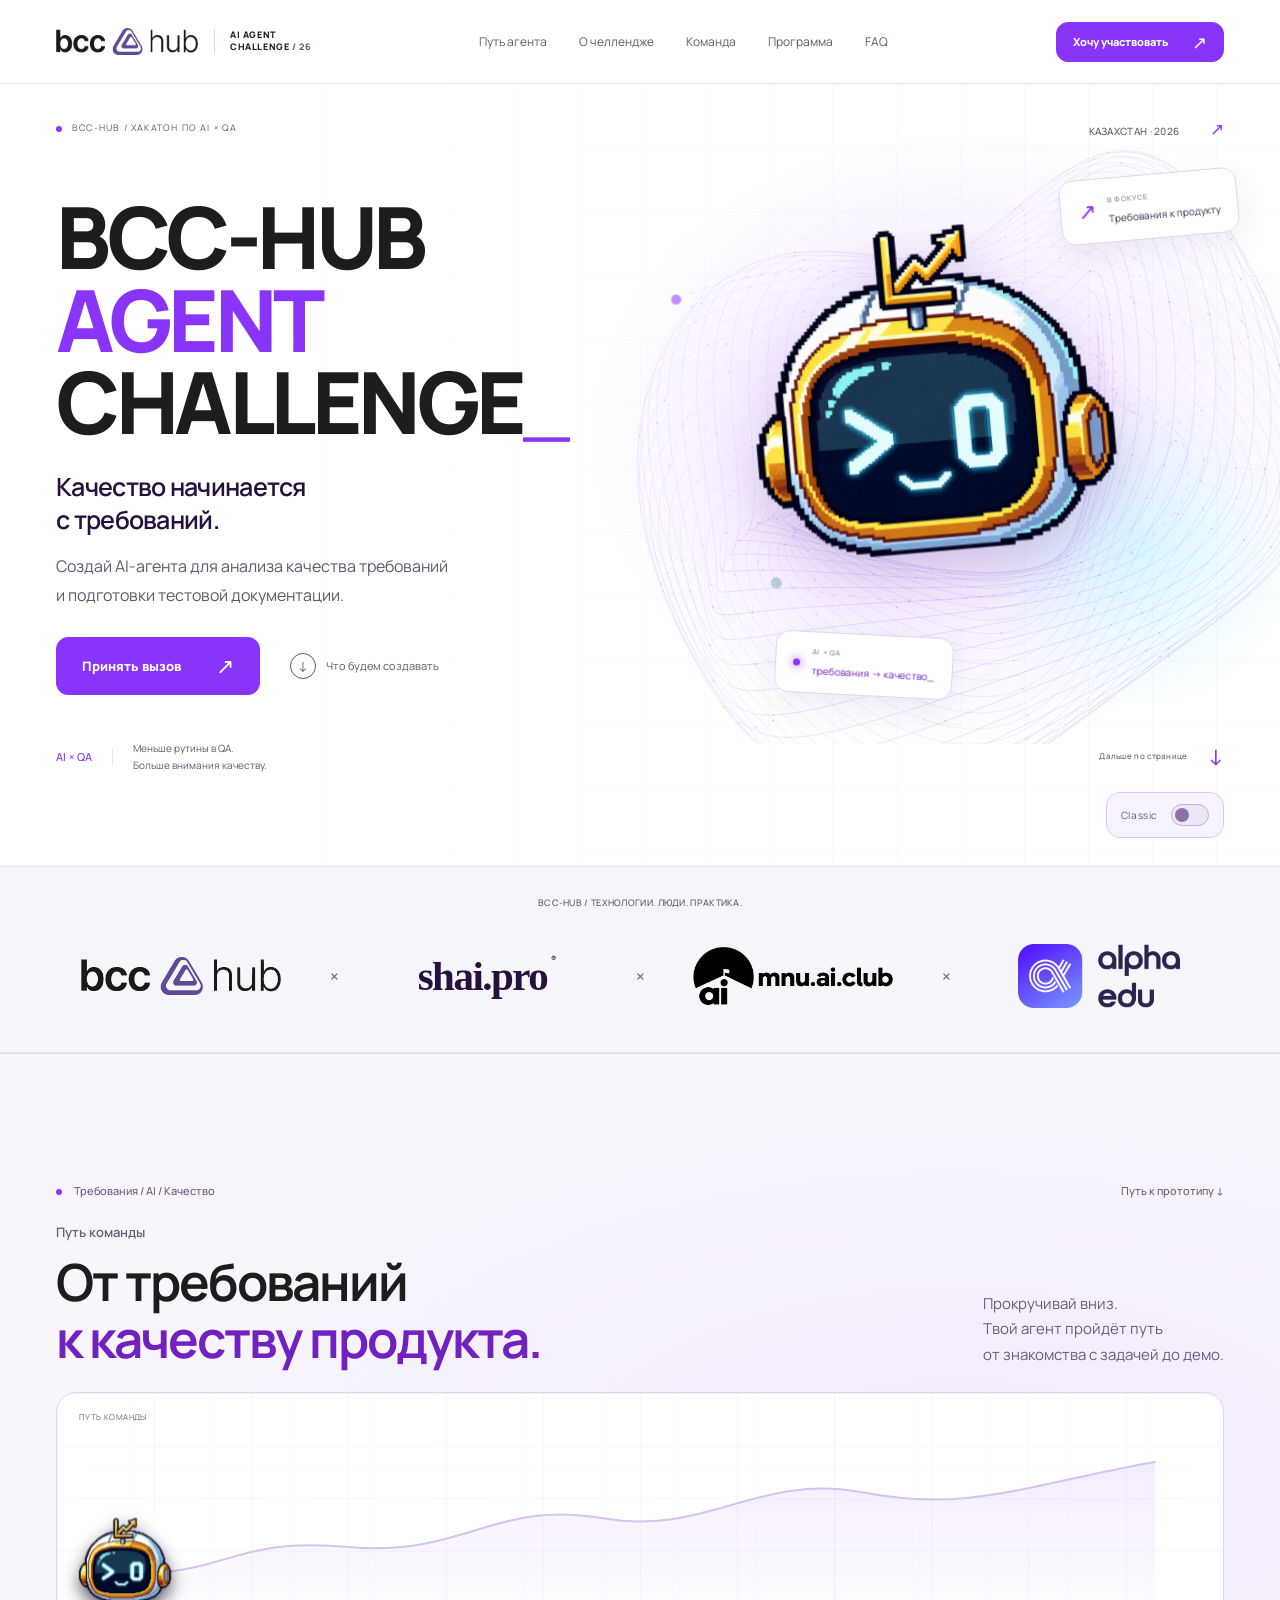
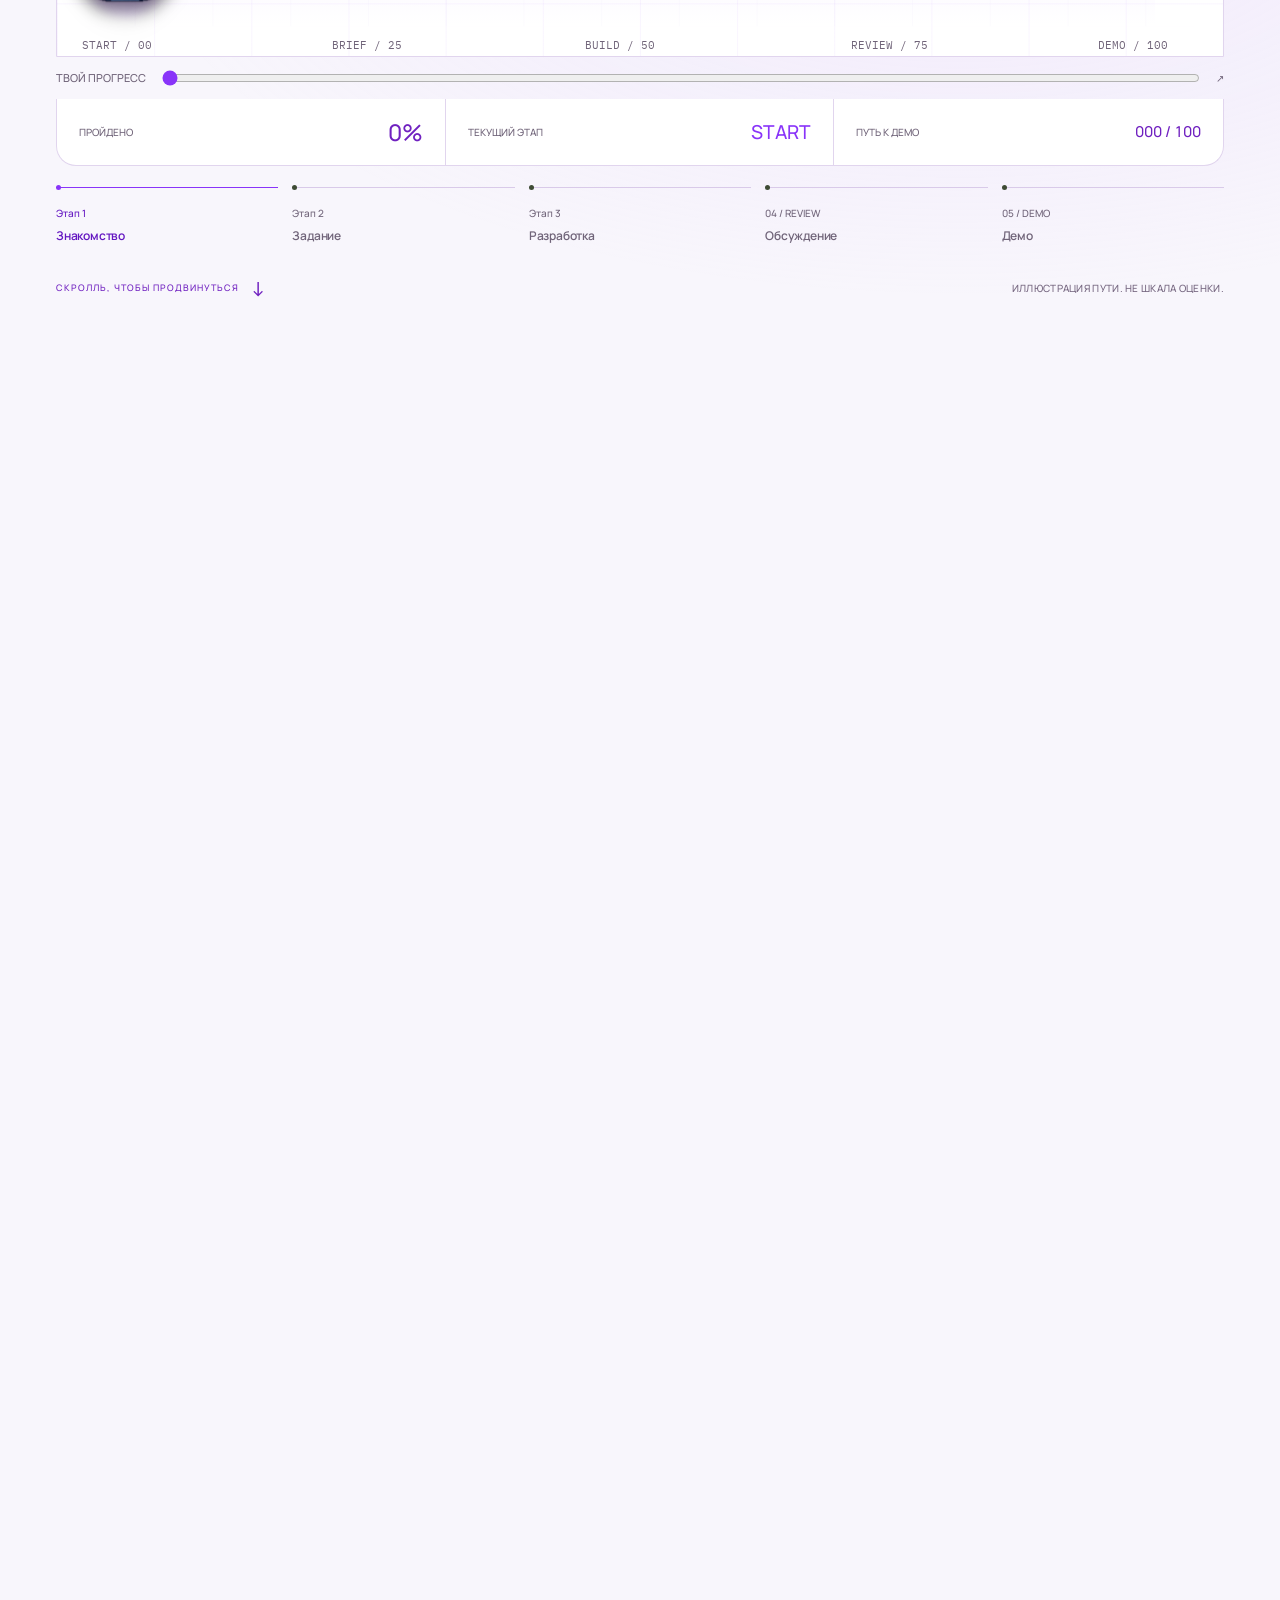
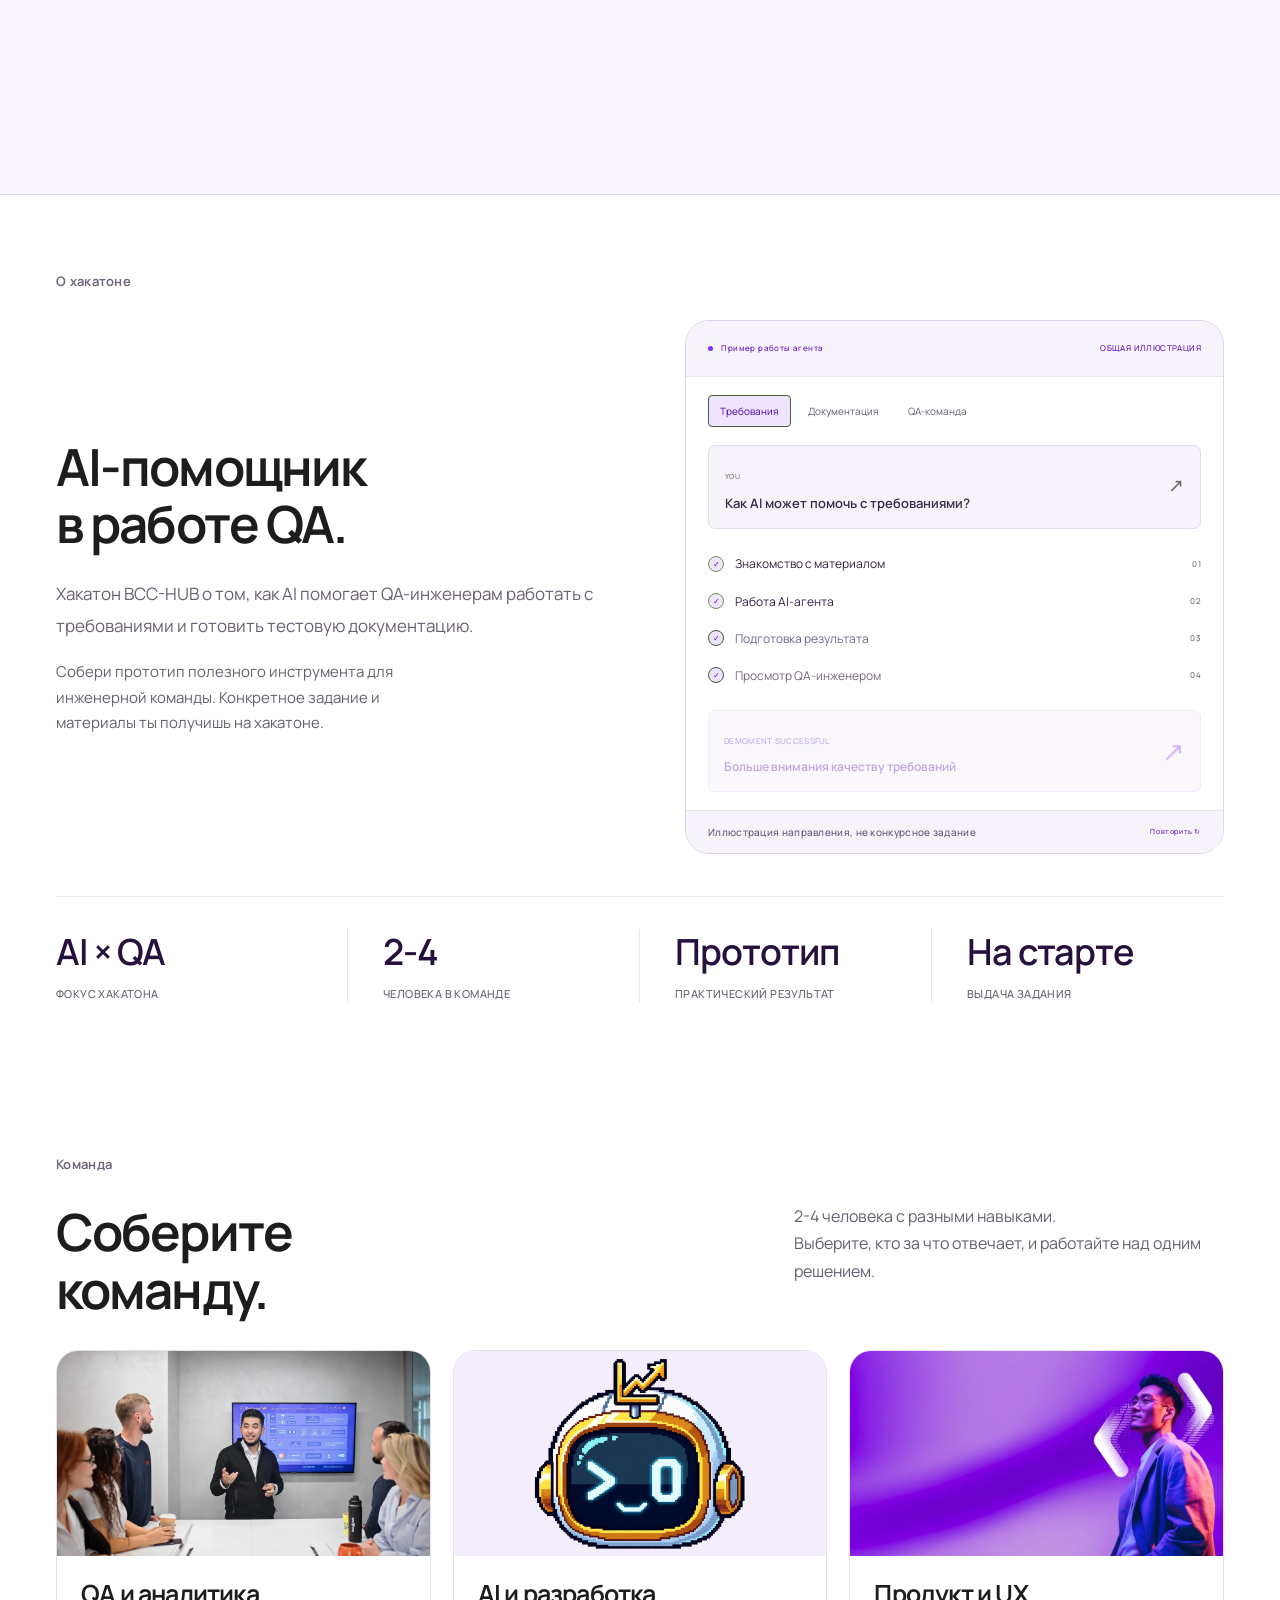
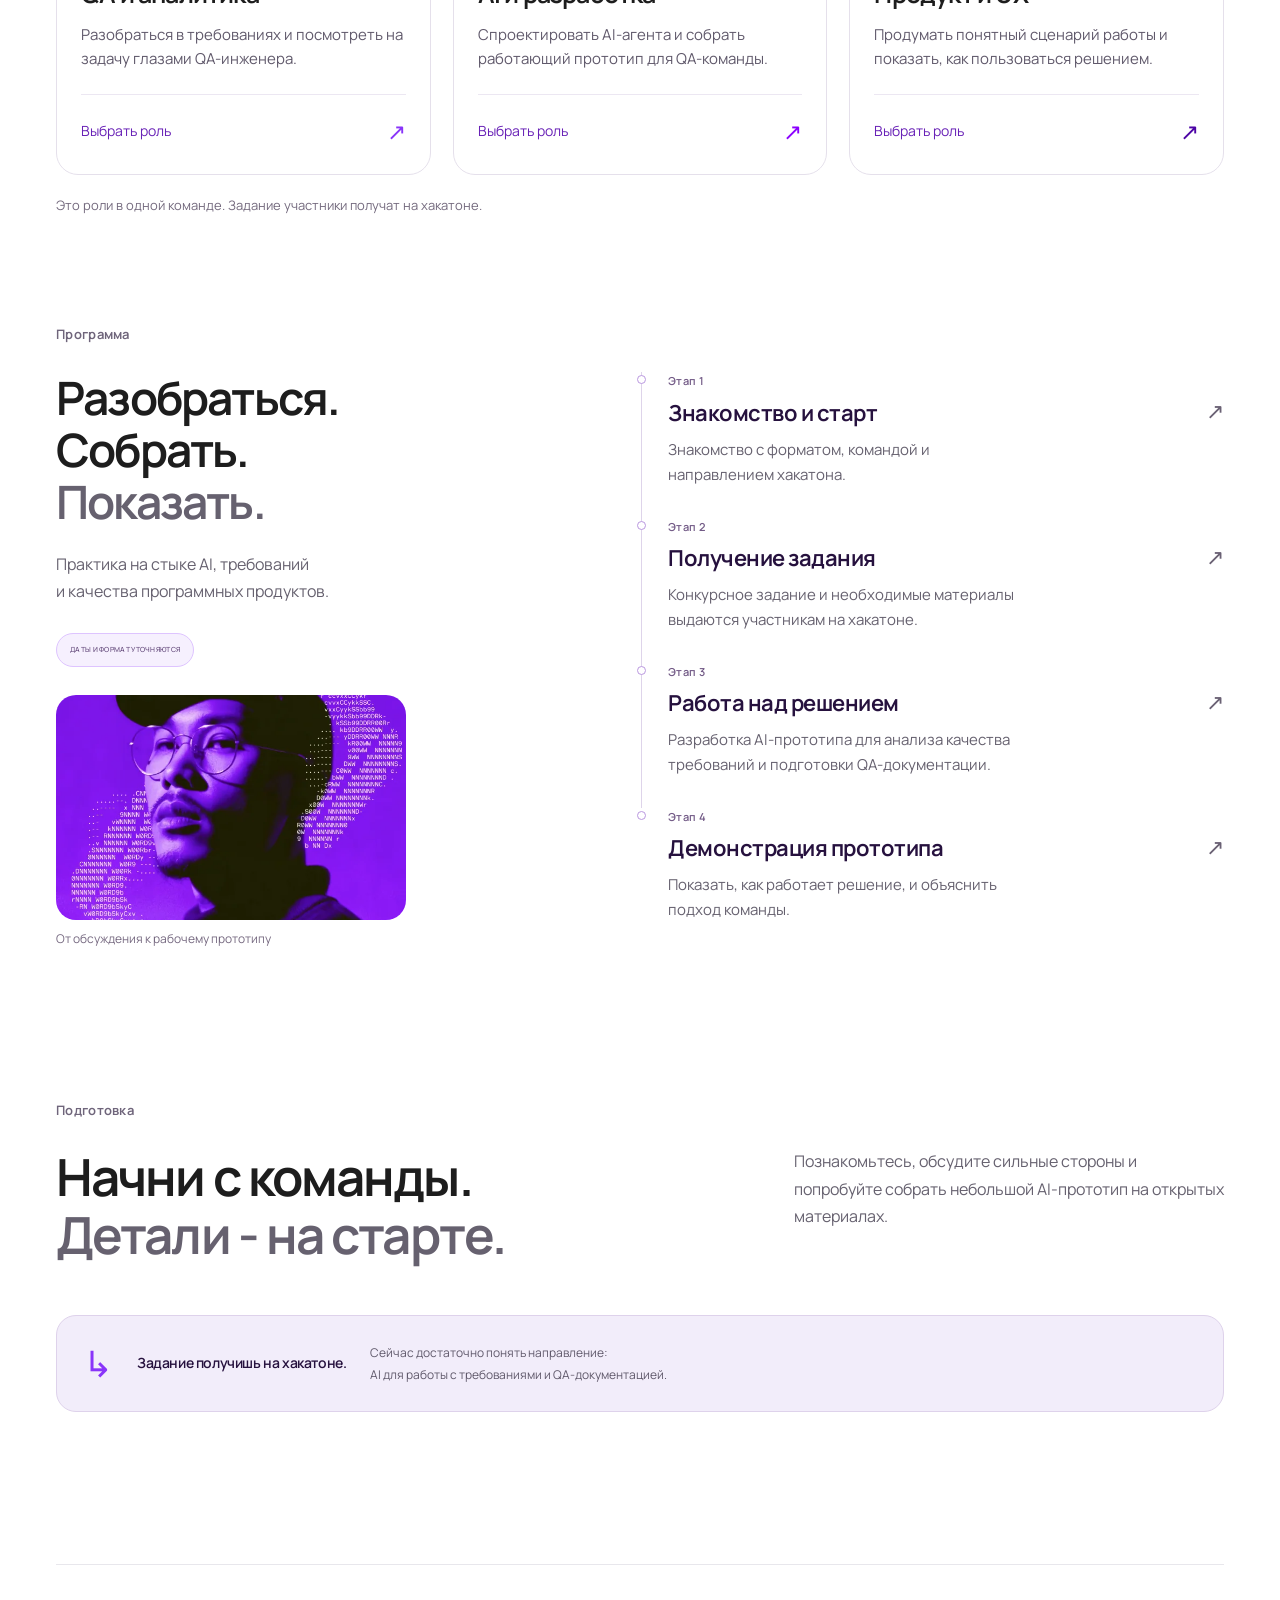
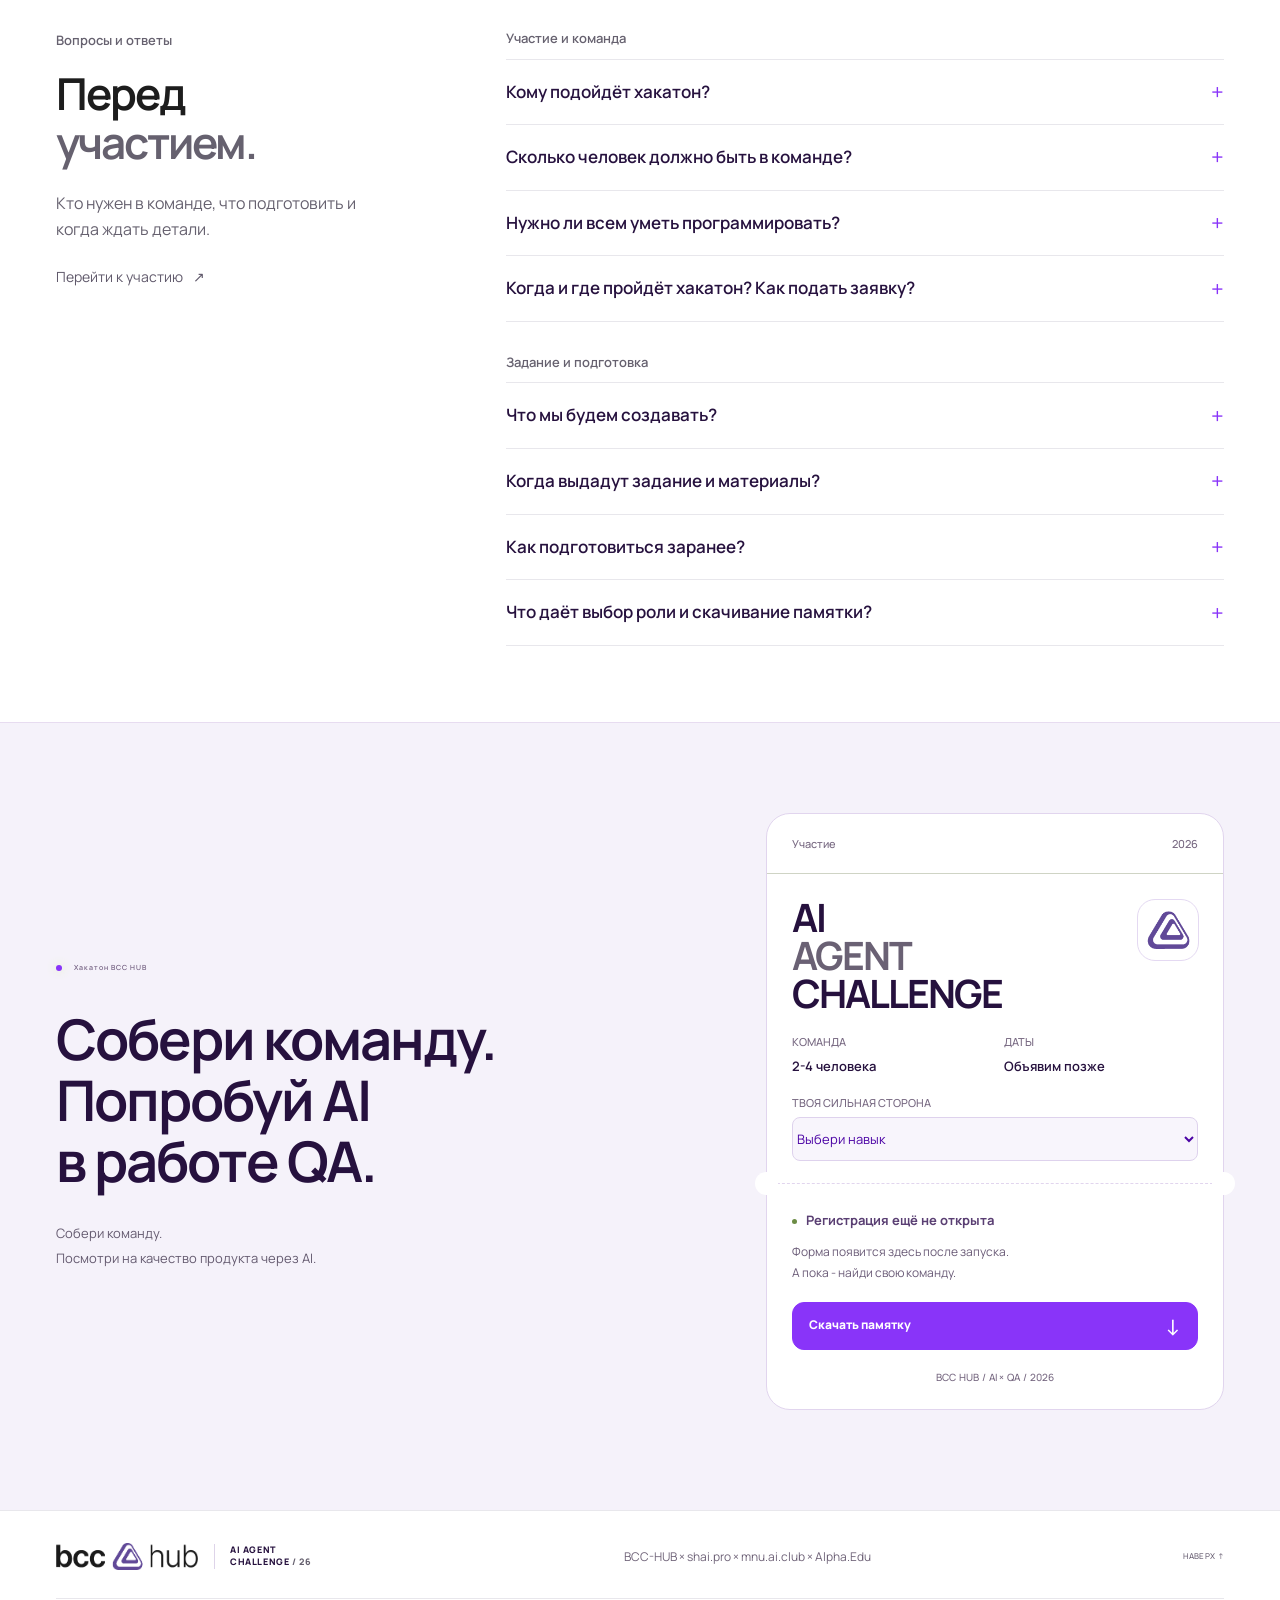
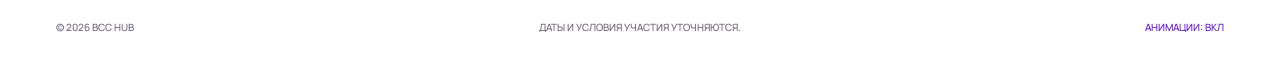
==== index.html @ b2edbf0b "Publish supplied BCC HUB AI Agent Challenge website" ====
<!doctype html> <html lang="ru"> <head> <meta charset="utf-8"> <meta name="viewport" content="width=device-width,initial-scale=1,viewport-fit=cover"> <meta name="theme-color" content="#ffffff"> <meta name="mobile-web-app-capable" content="yes"> <meta name="apple-mobile-web-app-capable" content="yes"> <meta name="apple-mobile-web-app-status-bar-style" content="default"> <meta name="apple-mobile-web-app-title" content="BCC HUB"> <link rel="apple-touch-icon" href="assets/icons/apple-touch-icon.png"> <link rel="icon" type="image/svg+xml" href="assets/favicon.svg"> <meta name="description" content="AI Agent Challenge от BCC-HUB: хакатон об AI-агентах для анализа качества требований и подготовки QA-тестовой документации. Задание выдаётся на старте."> <title>AI Agent Challenge - BCC-HUB</title> <link rel="preconnect" href="https://fonts.googleapis.com"> <link rel="preconnect" href="https://fonts.gstatic.com" crossorigin> <link href="https://fonts.googleapis.com/css2?family=IBM+Plex+Mono:wght@400;500&family=Manrope:wght@400;500;600;700;800&display=swap" rel="stylesheet"> <link rel="stylesheet" href="assets/app.min.css"><script src="assets/vendor/motion-14.7.0.js" defer="defer"></script><script src="assets/app.min.js" defer="defer"></script></head> <body class="motion-edition"> <a class="skip-link" href="#about">Перейти к содержимому</a> <div class="scroll-progress" aria-hidden="true"></div> <header class="site-header"> <div class="wrap nav-bar"> <a class="event-logo" href="#" aria-label="AI Agent Challenge - на главную"><img class="brand-logo" src="assets/logos/bcc-hub-full.png" alt="BCC HUB" width="359" height="68"><span>AI AGENT<br>CHALLENGE<span class="logo-year"> / 26</span></span></a> <nav class="desktop-nav" aria-label="Основная навигация"><a href="#market-journey">Путь агента</a><a href="#about">О челлендже</a><a href="#tracks">Команда</a><a href="#timeline">Программа</a><a href="#faq">FAQ</a></nav> <div class="nav-actions"><a class="button button-small" href="#register">Хочу участвовать <span aria-hidden="true">↗</span></a><button class="menu-button" aria-label="Открыть меню" aria-expanded="false" aria-controls="mobile-menu"><span></span><span></span></button></div> </div> <nav id="mobile-menu" class="mobile-menu" aria-label="Мобильная навигация" hidden><a href="#market-journey">Путь агента</a><a href="#about">О челлендже</a><a href="#tracks">Команда</a><a href="#timeline">Программа</a><a href="#prepare">Подготовка</a><a href="#faq">FAQ</a></nav> </header> <main> <section class="hero" aria-labelledby="hero-title"> <div class="hero-grid" aria-hidden="true"></div> <div class="wrap hero-inner"> <div class="hero-top"><span class="eyebrow"><i class="live-dot"></i> BCC-HUB / ХАКАТОН ПО AI × QA</span><span class="hero-location mono">КАЗАХСТАН · 2026 <span>↗</span></span></div> <div class="hero-copy"> <h1 id="hero-title"><span>BCC-HUB</span><span class="accent">AGENT</span><span>CHALLENGE<span class="cursor">_</span></span></h1> <p class="hero-tagline">Качество начинается<br>с требований.</p> <p class="hero-description">Создай AI-агента для анализа качества требований<br class="desktop-break"> и подготовки тестовой документации.</p> <div class="mobile-hero-visual"><div><span class="mono">ХАКАТОН BCC HUB</span><b>AI в твоей<br>QA-практике.</b><span class="mobile-visual-line"></span></div><button type="button" class="mascot-button" aria-label="Поздороваться с AI-мэскотом"><span class="mascot-bob"><img src="assets/mascot/robot-head.webp" srcset="assets/mascot/robot-head-mobile.webp 512w, assets/mascot/robot-head.webp 1080w" sizes="(max-width:800px) 235px, 540px" alt="" width="1536" height="1024" decoding="async"></span></button></div><div class="hero-buttons"><a class="button" href="#register">Принять вызов <span aria-hidden="true">↗</span></a><a class="text-link" href="#about"><span class="play-icon" aria-hidden="true">↓</span> Что будем создавать</a></div> </div> <div class="hero-art" aria-hidden="true"><div class="signal-field" aria-hidden="true"> <div class="ambient-orb orb-violet"></div><div class="ambient-orb orb-cyan"></div> <svg class="signal-network" viewBox="0 0 640 540" fill="none"> <ellipse class="signal-orbit" cx="320" cy="270" rx="252" ry="168" transform="rotate(-23 320 270)"/> <ellipse class="signal-orbit orbit-secondary" cx="320" cy="270" rx="216" ry="222" transform="rotate(28 320 270)"/> <path class="signal-route" d="M90 140C220 80 420 130 525 240S400 450 180 395"/> <circle class="signal-node node-first" cx="90" cy="140" r="5"/><circle class="signal-node node-last" cx="180" cy="395" r="5"/> <circle class="signal-packet" r="4"/> </svg><div class="brand-beacon"><span class="brand-symbol" aria-hidden="true"><img src="assets/logos/bcc-hub-symbol.png" alt="" width="359" height="69"></span><span class="mono">BCC HUB / AI × QA</span></div> </div><canvas id="agent-core"></canvas><div class="hero-mascot"><img src="assets/mascot/robot-head.webp" srcset="assets/mascot/robot-head-mobile.webp 512w, assets/mascot/robot-head.webp 1080w" sizes="(max-width:800px) 235px, 540px" alt="" width="1536" height="1024"><span class="hero-mascot-label mono"><i class="live-dot"></i> ГОТОВ К РАБОТЕ</span></div><span class="art-label art-label-top mono">AI × QA</span><span class="art-cross cross-one">+</span><span class="art-cross cross-two">+</span><div class="floating-label label-input"><span class="mini-icon">↗</span><div><small>В ФОКУСЕ</small>Требования к продукту</div></div><div class="floating-label label-output"><span class="output-dot"></span><div><small>AI × QA</small>требования → качество<span class="blinking">_</span></div></div><span class="art-label art-label-bottom mono">Идеи команды. Возможности AI.</span></div> <div class="hero-bottom"><div class="hero-meta"><span class="mono">AI × QA</span><p>Меньше рутины в QA.<br>Больше внимания качеству.</p></div><a class="scroll-cue mono" href="#partners">Дальше по странице <span aria-hidden="true">↓</span></a></div> <nav class="edition-switcher" aria-label="Версия сайта"><label class="edition-mode" for="classic-mode"><span class="edition-mode-label">Classic</span><input id="classic-mode" type="checkbox" role="switch" aria-label="Версия Classic"><span class="edition-mode-track" aria-hidden="true"><span></span></span></label><noscript><a href="classic.html">Открыть Classic</a></noscript></nav> </div> </section> <section id="partners" class="partners" aria-label="Организаторы и партнёры"> <div class="wrap"><div class="partners-caption mono">BCC-HUB / ТЕХНОЛОГИИ. ЛЮДИ. ПРАКТИКА.</div><div class="partner-logos"> <a class="partner hub-logo" href="https://bcchub.kz/" target="_blank" rel="noopener noreferrer" aria-label="BCC-HUB - официальный сайт"><img class="brand-logo" src="assets/logos/bcc-hub-full.png" alt="BCC HUB" width="359" height="68"></a> <span class="partner-x" aria-hidden="true">×</span> <a class="partner shai-logo" href="https://shai.pro/ru" target="_blank" rel="noopener noreferrer">shai.pro<span class="wordmark-dot">®</span></a> <span class="partner-x" aria-hidden="true">×</span> <a class="partner mnu-logo" href="https://mnu.kz/" target="_blank" rel="noopener noreferrer" aria-label="AI Club - Maqsut Narikbayev University"><svg class="partner-image" viewBox="31 58 2088 611" aria-hidden="true" focusable="false"><image href="assets/logos/mnu-ai-club.webp" width="2166" height="726"/></svg></a> <span class="partner-x" aria-hidden="true">×</span> <a class="partner alpha-logo" href="https://alphaedu.tech/" target="_blank" rel="noopener noreferrer"><img class="partner-image" src="assets/logos/alpha-edu.webp" width="484" height="192" alt="Alpha Edu"></a> </div></div> </section> <section id="market-journey" class="market-journey" aria-labelledby="journey-title"> <div class="journey-runway"> <div class="journey-sticky"> <div class="wrap"> <div class="journey-topline mono"><span><i class="live-dot"></i> Требования / AI / Качество</span><span>Путь к прототипу ↓</span></div> <div class="journey-heading"><div><span class="section-kicker mono">Путь команды</span><h2 id="journey-title">От требований<br><span class="accent">к качеству продукта.</span></h2></div><p>Прокручивай вниз.<br>Твой агент пройдёт путь<br>от знакомства с задачей до демо.</p></div> <div class="journey-chart"> <svg class="journey-svg" viewBox="0 0 1200 270" role="img" aria-labelledby="chart-title chart-desc"> <title id="chart-title">Путь команды от знакомства с задачей до демонстрации</title> <desc id="chart-desc">При прокрутке страницы робот движется слева направо по восходящей кривой. Внизу можно выбрать этап кнопкой или ползунком.</desc> <defs><linearGradient id="journey-area-gradient" x1="0" y1="0" x2="0" y2="1"><stop offset="0" stop-color="#8934f9" stop-opacity=".21"/><stop offset="1" stop-color="#8934f9" stop-opacity="0"/></linearGradient><linearGradient id="chart-line" x1="0" y1="0" x2="1" y2="0"><stop stop-color="#8934f9"/><stop offset=".6" stop-color="#8934f9"/><stop offset="1" stop-color="#f44eff"/></linearGradient><pattern id="chart-grid" width="80" height="80" patternUnits="userSpaceOnUse"><path d="M 80 0 L 0 0 0 80" fill="none" stroke="#d6c3ee" stroke-opacity=".14" stroke-width="1"/></pattern><filter id="chart-glow" x="-100%" y="-100%" width="300%" height="300%"><feGaussianBlur stdDeviation="5"/></filter></defs> <rect x="30" y="0" width="1140" height="240" fill="url(#chart-grid)"/> <path class="journey-area" d="M 70 186.5 C 180 186.5 180 148 300 158.5 S 450 109.5 560 128.75 S 720 81.5 830 102.5 S 1000 93.75 1130 71 L1130 240 L70 240Z" fill="url(#journey-area-gradient)"/> <path id="journey-path" d="M 70 186.5 C 180 186.5 180 148 300 158.5 S 450 109.5 560 128.75 S 720 81.5 830 102.5 S 1000 93.75 1130 71" fill="none" stroke="#d6c3ee" stroke-width="2"/> <path id="journey-progress" d="M 70 186.5 C 180 186.5 180 148 300 158.5 S 450 109.5 560 128.75 S 720 81.5 830 102.5 S 1000 93.75 1130 71" fill="none" stroke="url(#chart-line)" stroke-width="4" stroke-linecap="round"/> <g class="chart-axis" fill="#706479" font-family="IBM Plex Mono,monospace" font-size="11" aria-hidden="true"><text x="26" y="263">START / 00</text><text x="283" y="263">BRIEF / 25</text><text x="543" y="263">BUILD / 50</text><text x="817" y="263">REVIEW / 75</text><text x="1071" y="263">DEMO / 100</text></g> <g id="journey-mascot" transform="translate(70 186.5)" aria-hidden="true"><circle r="43" fill="#8934f9" opacity=".12" filter="url(#chart-glow)"/><circle r="5" fill="#8934f9"/><image href="assets/mascot/robot-head-mobile.webp" x="-66" y="-75" width="132" height="120"/></g> </svg> </div> <div class="journey-controls"><label class="mono" for="journey-scrubber">ТВОЙ ПРОГРЕСС</label><input id="journey-scrubber" type="range" min="0" max="100" value="0" aria-label="Прогресс движения мэскота по графику"><span class="mono" aria-hidden="true">↗</span></div> <div class="journey-stats"><div class="journey-stat"><span class="mono">ПРОЙДЕНО</span><strong id="journey-percent">0%</strong></div><div class="journey-stat"><span class="mono">ТЕКУЩИЙ ЭТАП</span><strong id="journey-stage">START</strong></div><div class="journey-stat"><span class="mono">ПУТЬ К ДЕМО</span><strong id="journey-coordinate">000 / 100</strong></div></div> <div class="journey-milestones" aria-label="Этапы графика"><button class="journey-milestone" data-progress="0"><span class="mono">Этап 1</span><b>Знакомство</b></button><button class="journey-milestone" data-progress=".25"><span class="mono">Этап 2</span><b>Задание</b></button><button class="journey-milestone" data-progress=".5"><span class="mono">Этап 3</span><b>Разработка</b></button><button class="journey-milestone" data-progress=".75"><span class="mono">04 / REVIEW</span><b>Обсуждение</b></button><button class="journey-milestone" data-progress="1"><span class="mono">05 / DEMO</span><b>Демо</b></button></div> <div class="journey-footer mono"><span class="journey-scroll-hint">СКРОЛЛЬ, ЧТОБЫ ПРОДВИНУТЬСЯ <span aria-hidden="true">↓</span></span><span class="journey-note">ИЛЛЮСТРАЦИЯ ПУТИ. НЕ ШКАЛА ОЦЕНКИ.</span></div> </div> </div> </div> </section> <section id="about" class="section about-section"> <div class="wrap"><div class="section-label mono reveal"><span>О хакатоне</span><span>AI В РАБОТЕ QA</span></div> <div class="about-layout"><div class="about-copy reveal"><h2>AI-помощник<br>в работе QA.</h2><p>Хакатон BCC-HUB о том, как AI помогает QA-инженерам работать с требованиями и готовить тестовую документацию.</p><p class="small-copy">Собери прототип полезного инструмента для инженерной команды. Конкретное задание и материалы ты получишь на хакатоне.</p></div> <div class="agent-demo reveal"><div class="demo-top"><span class="mono"><i class="live-dot"></i> Пример работы агента</span><span class="demo-badge mono">ОБЩАЯ ИЛЛЮСТРАЦИЯ</span></div><div class="demo-tabs" role="tablist" aria-label="Примеры запросов"><button id="tab-business" role="tab" aria-selected="true" aria-controls="demo-panel" data-demo="business">Требования</button><button id="tab-personal" role="tab" aria-selected="false" aria-controls="demo-panel" tabindex="-1" data-demo="personal">Документация</button><button id="tab-platform" role="tab" aria-selected="false" aria-controls="demo-panel" tabindex="-1" data-demo="platform">QA-команда</button></div><div id="demo-panel" role="tabpanel" aria-labelledby="tab-business"><div class="chat-bubble"><span class="mono">YOU</span><p id="demo-request">Как AI может помочь с требованиями?</p><span class="chat-arrow" aria-hidden="true">↗</span></div><div class="demo-process"><div class="process-step" data-step="0"><span class="step-check">✓</span><span>Знакомство с материалом</span><small class="mono">01</small></div><div class="process-step" data-step="1"><span class="step-check">✓</span><span>Работа AI-агента</span><small class="mono">02</small></div><div class="process-step" data-step="2"><span class="step-check">✓</span><span>Подготовка результата</span><small class="mono">03</small></div><div class="process-step" data-step="3"><span class="step-check">✓</span><span>Просмотр QA-инженером</span><small class="mono">04</small></div></div><div class="demo-result" aria-live="polite"><div><span class="mono result-label">DEMOMENT SUCCESSFUL</span><p id="demo-result">Больше внимания качеству требований</p></div><span class="result-icon" aria-hidden="true">↗</span></div></div><div class="demo-footer mono"><span>Иллюстрация направления, не конкурсное задание</span><button id="replay-demo" aria-label="Повторить демонстрацию">Повторить ↻</button></div></div></div> <div class="facts-grid"><div><strong>AI × QA</strong><span class="mono">ФОКУС ХАКАТОНА</span></div><div><strong>2-4</strong><span class="mono">ЧЕЛОВЕКА В КОМАНДЕ</span></div><div><strong>Прототип</strong><span class="mono">ПРАКТИЧЕСКИЙ РЕЗУЛЬТАТ</span></div><div><strong>На старте</strong><span class="mono">ВЫДАЧА ЗАДАНИЯ</span></div></div></div></section> <section id="tracks" class="section tracks-section"><div class="wrap"><div class="section-label mono"><span>Команда</span><span>РАЗНЫЕ НАВЫКИ. ОБЩАЯ ЗАДАЧА.</span></div><div class="section-heading"><h2>Соберите<br>команду.</h2><p>2-4 человека с разными навыками.<br>Выберите, кто за что отвечает, и работайте над одним решением.</p></div><div class="track-grid"><article class="track-card" data-track="business"><div class="track-top mono"></div><div class="role-photo"><img src="assets/photos/hub-work.webp" alt="Обсуждение в рабочей среде BCC HUB" loading="lazy" decoding="async"></div><div class="track-content"><span class="track-kicker mono">ПОНИМАТЬ ЗАДАЧУ</span><h3>QA и аналитика</h3><p>Разобраться в требованиях и посмотреть на задачу глазами QA-инженера.</p><a href="#register" class="track-link" data-select-track="business">Выбрать роль <span aria-hidden="true">↗</span></a></div></article><article class="track-card" data-track="personal"><div class="track-top mono"></div><div class="role-photo role-photo-mascot"><img src="assets/mascot/robot-head.webp" srcset="assets/mascot/robot-head-mobile.webp 512w, assets/mascot/robot-head.webp 1080w" sizes="(max-width:800px) 235px, 540px" alt="AI-мэскот хакатона" loading="lazy" decoding="async"></div><div class="track-content"><span class="track-kicker mono">СОБИРАТЬ РЕШЕНИЕ</span><h3>AI и разработка</h3><p>Спроектировать AI-агента и собрать работающий прототип для QA-команды.</p><a href="#register" class="track-link" data-select-track="personal">Выбрать роль <span aria-hidden="true">↗</span></a></div></article><article class="track-card" data-track="platform"><div class="track-top mono"></div><div class="role-photo role-photo-person"><img src="assets/photos/hub-people.webp" alt="Фотоматериал BCC HUB" loading="lazy" decoding="async"></div><div class="track-content"><span class="track-kicker mono">ДЕЛАТЬ УДОБНЫМ</span><h3>Продукт и UX</h3><p>Продумать понятный сценарий работы и показать, как пользоваться решением.</p><a href="#register" class="track-link" data-select-track="platform">Выбрать роль <span aria-hidden="true">↗</span></a></div></article></div><p class="role-note">Это роли в одной команде. Задание участники получат на хакатоне.</p></div></section> <section id="timeline" class="section timeline-section"><div class="wrap"><div class="section-label mono"><span>Программа</span><span>ОТ ЗНАКОМСТВА ДО ПРОТОТИПА</span></div><div class="timeline-layout"><div class="timeline-intro"><h2>Разобраться.<br>Собрать.<br><span class="muted">Показать.</span></h2><p>Практика на стыке AI, требований<br>и качества программных продуктов.</p><span class="status-pill mono">ДАТЫ И ФОРМАТ УТОЧНЯЮТСЯ</span><figure class="timeline-photo"><img src="assets/photos/hub-culture.webp" alt="Фотоматериал BCC HUB" loading="lazy" decoding="async"><figcaption>От обсуждения к рабочему прототипу</figcaption></figure></div><div class="timeline-list"><article class="timeline-item"><span class="timeline-dot"></span><span class="mono timeline-period">Этап 1</span><div><h3>Знакомство и старт</h3><p>Знакомство с форматом, командой и направлением хакатона.</p></div><span class="timeline-index">↗</span></article><article class="timeline-item"><span class="timeline-dot"></span><span class="mono timeline-period">Этап 2</span><div><h3>Получение задания</h3><p>Конкурсное задание и необходимые материалы выдаются участникам на хакатоне.</p></div><span class="timeline-index">↗</span></article><article class="timeline-item"><span class="timeline-dot"></span><span class="mono timeline-period">Этап 3</span><div><h3>Работа над решением</h3><p>Разработка AI-прототипа для анализа качества требований и подготовки QA-документации.</p></div><span class="timeline-index">↗</span></article><article class="timeline-item"><span class="timeline-dot"></span><span class="mono timeline-period">Этап 4</span><div><h3>Демонстрация прототипа</h3><p>Показать, как работает решение, и объяснить подход команды.</p></div><span class="timeline-index">↗</span></article></div></div></div></section> <section id="prepare" class="section judging-section"><div class="wrap"><div class="section-label mono"><span>Подготовка</span><span>ПРИХОДИ С ИНТЕРЕСОМ К ЗАДАЧЕ</span></div><div class="section-heading"><h2>Начни с команды.<br><span class="muted">Детали - на старте.</span></h2><p>Познакомьтесь, обсудите сильные стороны и попробуйте собрать небольшой AI-прототип на открытых материалах.</p></div><div class="support-strip"><span class="support-icon" aria-hidden="true">↳</span><b>Задание получишь на хакатоне.</b><p>Сейчас достаточно понять направление:<br>AI для работы с требованиями и QA-документацией.</p></div></div></section> <section id="faq" class="section faq-section" aria-labelledby="faq-title"><div class="wrap faq-layout"><div class="faq-intro"><span class="section-kicker">Вопросы и ответы</span><h2 id="faq-title">Перед<br><span class="muted">участием.</span></h2><p>Кто нужен в команде, что подготовить и когда ждать детали.</p><a class="text-link faq-next" href="#register">Перейти к участию <span aria-hidden="true">↗</span></a></div><div class="faq-list"><div class="faq-group" aria-labelledby="faq-group-0"><h3 id="faq-group-0" class="faq-group-title">Участие и команда</h3><details><summary>Кому подойдёт хакатон?<span aria-hidden="true">+</span></summary><div class="faq-answer"><p>Тем, кому интересно применять AI в работе с требованиями и качеством программных продуктов. В команде пригодятся навыки QA, аналитики, разработки и проектирования интерфейсов.</p></div></details><details><summary>Сколько человек должно быть в команде?<span aria-hidden="true">+</span></summary><div class="faq-answer"><p>От 2 до 4 человек. Распределите задачи по сильным сторонам: кто разбирается в требованиях, кто собирает агента, кто продумывает работу с результатом и готовит демо. Один участник может совмещать несколько ролей.</p></div></details><details><summary>Нужно ли всем уметь программировать?<span aria-hidden="true">+</span></summary><div class="faq-answer"><p>Разработка понадобится команде, но вклад каждого может быть разным. Анализ требований, проверка результатов и понятный сценарий использования так же важны для рабочего прототипа.</p></div></details><details><summary>Когда и где пройдёт хакатон? Как подать заявку?<span aria-hidden="true">+</span></summary><div class="faq-answer"><p>Даты, площадка, формат и условия участия уточняются. Регистрация ещё не открыта. После подтверждения организаторами информация и форма появятся на этом сайте.</p></div></details></div><div class="faq-group" aria-labelledby="faq-group-1"><h3 id="faq-group-1" class="faq-group-title">Задание и подготовка</h3><details><summary>Что мы будем создавать?<span aria-hidden="true">+</span></summary><div class="faq-answer"><p>AI-агента, который помогает анализировать качество требований и готовить тестовую документацию для QA-команды. Конкретную задачу участники получат на хакатоне.</p></div></details><details><summary>Когда выдадут задание и материалы?<span aria-hidden="true">+</span></summary><div class="faq-answer"><p>На старте хакатона. Тогда участники узнают подробности задачи и правила работы. Заранее конкурсные материалы на сайте не публикуются.</p></div></details><details><summary>Как подготовиться заранее?<span aria-hidden="true">+</span></summary><div class="faq-answer"><p>Соберите команду из 2-4 человек, обсудите роли и освежите основы работы с требованиями, QA и AI-инструментами. Для практики можно попробовать небольшой прототип на открытых материалах.</p></div></details><details><summary>Что даёт выбор роли и скачивание памятки?<span aria-hidden="true">+</span></summary><div class="faq-answer"><p>Выбор роли помогает определиться со своим вкладом и сохраняется только на вашем устройстве. Памятка содержит общее направление хакатона и советы по подготовке. Эти действия не отправляют заявку и не подтверждают участие.</p></div></details></div></div></div></section> <section id="register" class="register-section"><div class="wrap register-layout"><div class="register-copy reveal"><span class="mono"><i class="live-dot"></i> Хакатон BCC HUB</span><h2>Собери команду.<br>Попробуй AI<br>в работе QA.</h2><p>Собери команду.<br>Посмотри на качество продукта через AI.</p></div><div class="event-pass reveal"><div class="pass-top mono"><span>Участие</span><span>2026</span></div><div class="pass-brand">AI<br><span>AGENT</span><br>CHALLENGE<span class="pass-brand-sign"><span class="brand-symbol" aria-hidden="true"><img src="assets/logos/bcc-hub-symbol.png" alt="" width="359" height="69"></span></span></div><div class="pass-info"><div><span class="mono">КОМАНДА</span><b>2-4 человека</b></div><div><span class="mono">ДАТЫ</span><b>Объявим позже</b></div><div><span class="mono">ТВОЯ СИЛЬНАЯ СТОРОНА</span><label class="visually-hidden" for="track-choice">Выбрать навык</label><select id="track-choice"><option value="">Выбери навык</option><option value="business">QA и аналитика</option><option value="personal">AI и разработка</option><option value="platform">Продукт и UX</option></select></div></div><div class="pass-divider" aria-hidden="true"></div><div class="pass-bottom"><span class="pass-status"><i class="live-dot"></i> Регистрация ещё не открыта</span><p>Форма появится здесь после запуска.<br>А пока - найди свою команду.</p><button class="button pass-button" id="download-brief">Скачать памятку <span aria-hidden="true">↓</span></button><span id="download-status" class="download-status mono" role="status"></span><div class="barcode" aria-hidden="true"></div><span class="mono pass-code">BCC HUB / AI × QA / 2026</span></div></div></div></section> </main> <footer class="site-footer"><div class="wrap"><div class="footer-top"><a class="event-logo" href="#"><img class="brand-logo" src="assets/logos/bcc-hub-full.png" alt="BCC HUB" width="359" height="68"><span>AI AGENT<br>CHALLENGE<span class="logo-year"> / 26</span></span></a><p>BCC-HUB × shai.pro × mnu.ai.club × Alpha.Edu</p><a class="back-top mono" href="#">НАВЕРХ ↑</a></div><div class="footer-bottom mono"><span>© 2026 BCC HUB</span><span>ДАТЫ И УСЛОВИЯ УЧАСТИЯ УТОЧНЯЮТСЯ.</span><button id="motion-toggle" aria-pressed="false">АНИМАЦИИ: ВКЛ</button></div></div></footer> <nav class="app-nav" aria-label="Навигация приложения"><a href="#hero-title" data-app-nav="home"><svg viewBox="0 0 24 24" fill="none" stroke="currentColor" stroke-width="1.7" stroke-linecap="round" stroke-linejoin="round" aria-hidden="true"><path d="m3 10 9-7 9 7v10a1 1 0 0 1-1 1h-5v-7H9v7H4a1 1 0 0 1-1-1z"/></svg><span>Обзор</span></a><a href="#tracks" data-app-nav="team"><svg viewBox="0 0 24 24" fill="none" stroke="currentColor" stroke-width="1.7" stroke-linecap="round" stroke-linejoin="round" aria-hidden="true"><path d="M16 21v-2a4 4 0 0 0-4-4H6a4 4 0 0 0-4 4v2m20 0v-2a4 4 0 0 0-3-3.9M16 3.1a4 4 0 0 1 0 7.8"/><circle cx="9" cy="7" r="4"/></svg><span>Команда</span></a><button type="button" data-app-panel="join" class="app-nav-join" aria-haspopup="dialog"><svg viewBox="0 0 24 24" fill="none" stroke="currentColor" stroke-width="1.7" stroke-linecap="round" stroke-linejoin="round" aria-hidden="true"><path d="M12 5v14M5 12h14"/></svg><span>Участие</span></button><a href="#timeline" data-app-nav="program"><svg viewBox="0 0 24 24" fill="none" stroke="currentColor" stroke-width="1.7" stroke-linecap="round" stroke-linejoin="round" aria-hidden="true"><rect x="3" y="5" width="18" height="16" rx="3"/><path d="M16 3v4M8 3v4M3 11h18m-13 5h2m4 0h2"/></svg><span>Программа</span></a><button type="button" data-app-panel="more" class="app-nav-more" aria-haspopup="dialog"><svg viewBox="0 0 24 24" fill="none" stroke="currentColor" stroke-width="1.7" stroke-linecap="round" stroke-linejoin="round" aria-hidden="true"><circle cx="5" cy="12" r="1"/><circle cx="12" cy="12" r="1"/><circle cx="19" cy="12" r="1"/></svg><span>Ещё</span></button></nav><dialog id="app-sheet" class="app-sheet" aria-labelledby="app-sheet-title"> <div class="sheet-handle" aria-hidden="true"></div><div class="sheet-heading"><h2 id="app-sheet-title">Участие</h2><button type="button" class="sheet-close" aria-label="Закрыть панель">×</button></div> <div class="sheet-content" data-sheet-content="join"><span class="app-chip">AI × QA / BCC HUB</span><h3>Твоя команда.<br>Твой следующий шаг.</h3><p>Собери команду из 2-4 человек. Регистрация ещё не открыта. Пока можно выбрать свою сильную сторону и сохранить памятку.</p> <label class="sheet-label" for="mobile-skill-choice">Чем ты усилишь команду?</label><select id="mobile-skill-choice"><option value="">Выбери навык</option><option value="business">QA и аналитика</option><option value="personal">AI и разработка</option><option value="platform">Продукт и UX</option></select> <button type="button" class="button sheet-download">Скачать памятку <span aria-hidden="true">↓</span></button><p class="sheet-status" role="status"></p><small>Выбор навыка сохраняется только на этом устройстве. Это не заявка на участие.</small></div> <div class="sheet-content" data-sheet-content="more" hidden><div class="sheet-links"><a href="#about">О хакатоне <span>↗</span></a><a href="#faq">Вопросы и ответы <span>↗</span></a><a href="#prepare">Как подготовиться <span>↗</span></a><button type="button" id="app-motion">Отключить анимации <span>◉</span></button><button type="button" id="app-haptics" aria-pressed="true">Виброотклик: включён <span>◉</span></button><button type="button" id="app-install">На главный экран <span>＋</span></button><button type="button" id="app-version">Открыть Classic <span>↗</span></button></div><p class="sheet-note">Даты и условия участия объявим после подтверждения организаторами.</p></div> <div class="sheet-content" data-sheet-content="install" hidden><span class="app-chip">BCC HUB В ОДНО КАСАНИЕ</span><h3>Рядом, как приложение.</h3><p id="install-instructions">В меню браузера выбери «Установить приложение» или «Добавить на главный экран». На iPhone: «Поделиться» → «На экран Домой».</p><button type="button" id="native-install" class="button" hidden>Установить приложение <span>↗</span></button><p class="sheet-note">Установка доступна после размещения сайта по HTTPS. Для локального просмотра открой index.html.</p></div></dialog> </body> </html>
---- assets/app.min.css ----
:root{--bg:#111411;--surface:#191d18;--ink:#f1f3e9;--muted:#8e968a;--line:#31372e;--green:#c3f85c;--paper:#f0f1e9;--dark:#172014;--mono:'IBM Plex Mono',monospace;--font:'Manrope',Arial,sans-serif;color-scheme:dark}*{box-sizing:border-box}html{scroll-behavior:smooth;scroll-padding-top:100px}body{margin:0;background:var(--bg);color:var(--ink);font-family:var(--font);line-height:1.6;-webkit-font-smoothing:antialiased}button,input,select{font:inherit}a,button,select{-webkit-tap-highlight-color:transparent}a{color:inherit;text-decoration:none}button{cursor:pointer;border:0}button:disabled{cursor:default}button,select{color:inherit}h1,h2,h3,p{margin:0}h1,h2,h3{font-weight:700}h2{font-size:clamp(34px,4vw,56px);letter-spacing:-2.7px}h3{line-height:1.25}::selection{background:var(--green);color:var(--bg)}:focus-visible{outline:2px solid var(--green);outline-offset:6px}.wrap{width:min(1280px,calc(100% - 112px));margin:auto}.mono{font-family:var(--mono);font-size:10px;letter-spacing:1.1px}.accent{color:var(--green)}.muted{color:var(--muted)}.section-label{display:flex;justify-content:space-between;gap:24px;border-top:1px solid var(--line);color:var(--muted)}.section-kicker{color:var(--muted);display:block}.button{display:inline-flex;align-items:center;justify-content:space-between;gap:35px;padding:17px 25px;min-height:55px;color:var(--dark);background:var(--green);border:1px solid var(--green);font-size:13px;font-weight:800;line-height:1.4;transition:background .2s,transform .2s,box-shadow .2s}.button>span{font-size:22px;font-weight:500;line-height:1}.button:hover{transform:translateY(-3px);box-shadow:0 6px 30px #bafa3820}.button-small{min-height:40px;padding:10px 16px;font-size:11px;gap:24px}.button-small>span{font-size:18px}.live-dot{display:inline-block;flex-shrink:0;width:6px;height:6px;border-radius:50%;background:var(--green);box-shadow:0 0 10px #c3f85c70;margin-right:10px;vertical-align:middle}.skip-link{position:fixed;top:10px;left:10px;transform:translateY(-150%);z-index:100;background:var(--green);color:var(--bg);padding:12px}.skip-link:focus{transform:none}.visually-hidden{position:absolute;width:1px;height:1px;padding:0;margin:-1px;overflow:hidden;clip:rect(0,0,0,0);white-space:nowrap;border:0}.scroll-progress{height:2px;background:var(--green);position:fixed;top:0;left:0;z-index:100;pointer-events:none}.site-header{position:sticky;top:0;z-index:40;background:#111411ed;backdrop-filter:blur(20px);border-bottom:1px solid #31372eaa}.nav-bar{height:83px;display:flex;align-items:center;justify-content:space-between;gap:24px}.event-logo{display:flex;align-items:center;gap:11px;font-size:10px;letter-spacing:.6px;font-weight:800;line-height:1.4;white-space:nowrap}.logo-mark{font-family:Arial,sans-serif;font-style:italic;font-weight:900;font-size:46px;line-height:1;color:var(--green);letter-spacing:-9px;width:38px;position:relative}.logo-mark>span{font-style:normal;font-size:30px;position:absolute;top:-5px;left:16px}.logo-year{color:var(--muted)}.desktop-nav{display:flex;gap:32px;color:#6a6174}.desktop-nav a{position:relative;padding:12px 0;transition:color .2s}.desktop-nav a.active,.desktop-nav a:hover{color:var(--green)}.desktop-nav a:after{content:'';position:absolute;bottom:5px;left:0;width:0;height:1px;background:var(--green);transition:width .2s}.desktop-nav a.active:after,.desktop-nav a:hover:after{width:100%}.nav-actions{display:flex;align-items:center;gap:16px}.menu-button{display:none;width:35px;height:35px;background:0 0;padding:7px}.menu-button span{display:block;height:1px;background:var(--ink);margin:6px 0;transition:transform .2s}.menu-button[aria-expanded=true] span:first-child{transform:translateY(3.5px) rotate(45deg)}.menu-button[aria-expanded=true] span:last-child{transform:translateY(-3.5px) rotate(-45deg)}.mobile-menu{padding:12px 28px 24px;border-top:1px solid var(--line)}.mobile-menu[hidden]{display:none}.mobile-menu a{display:block;padding:10px;font-size:16px}.hero{position:relative;overflow:hidden;isolation:isolate}.hero-grid{position:absolute;inset:0;z-index:-1;background-size:72px 72px;mask-image:linear-gradient(to right,transparent 10%,#000 80%)}.hero-inner{position:relative;padding-top:31px;padding-bottom:28px}.hero-top{display:flex;justify-content:space-between;align-items:center;position:relative;z-index:3}.eyebrow{font-family:var(--mono);font-size:9px;letter-spacing:1.2px;display:flex;align-items:center}.hero-location>span{margin-left:28px;color:var(--green);font-size:17px}.hero-copy{position:relative;z-index:3;padding-top:54px;pointer-events:none}.hero-copy a{pointer-events:auto}h1{font-size:clamp(65px,7.5vw,108px);line-height:.96;letter-spacing:-6px;font-weight:800}h1>span{display:block;width:max-content;max-width:100%}.title-star{display:inline-block;font-size:.69em;margin-left:28px;vertical-align:12%;font-weight:400;animation:24s linear infinite star-turn}.cursor{color:var(--green);font-weight:400;font-size:.83em;animation:1.2s steps(1) infinite cursor-blink}.hero-tagline{font-size:25px;line-height:1.32;letter-spacing:-.7px;margin-top:27px}.hero-description{line-height:1.8;margin-top:16px}.hero-buttons{display:flex;align-items:center;gap:30px;margin-top:27px}.text-link{font-size:11px;display:flex;align-items:center;gap:10px}.text-link:hover{color:var(--green)}.play-icon{border:1px solid #526043;width:26px;height:26px;border-radius:50%;display:grid;place-items:center;font-size:14px}.hero-art{position:absolute;right:-7%;top:60px;width:64%;height:600px;z-index:1;pointer-events:none}#agent-core{width:100%;height:100%;display:block;opacity:.94}.art-label{position:absolute;font-size:8px;color:#6a6174;letter-spacing:1.6px}.art-label-top{top:35px;right:24%}.art-label-bottom{bottom:38px;left:44%}.art-cross{position:absolute;color:#6a6174;font-family:var(--mono);font-size:20px}.cross-one{top:18%;right:15%}.cross-two{bottom:25%;left:13%}.floating-label{position:absolute;background:#20271edb;border:1px solid #62774b66;backdrop-filter:blur(10px);display:flex;align-items:center;gap:12px;white-space:nowrap;font-family:var(--mono);font-size:10px;box-shadow:0 10px 40px #0003;padding:14px 17px;animation:7s ease-in-out infinite float}.floating-label small{display:block;font-size:7px;letter-spacing:1.2px;margin-bottom:5px}.label-input{top:19%;right:8%;transform:rotate(-5deg)}.mini-icon{color:var(--green);font-size:22px}.label-output{bottom:14%;left:30%;animation-delay:-3s;color:var(--green);transform:rotate(3deg)}.output-dot{width:7px;height:7px;background:var(--green);border-radius:50%;box-shadow:0 0 10px var(--green)}.blinking{animation:1s steps(1) infinite cursor-blink}.hero-bottom{display:flex;align-items:end;justify-content:space-between;margin-top:44px;position:relative;z-index:3}.hero-meta{display:flex;gap:20px;align-items:center}.hero-meta>.mono{color:var(--green);padding-right:20px;border-right:1px solid var(--line);font-size:11px}.hero-meta p{font-size:10px;color:var(--muted);line-height:1.7}.scroll-cue{font-size:8px;letter-spacing:1.6px;color:var(--muted);display:flex;gap:20px;align-items:center}.scroll-cue span{font-size:22px;color:var(--green)}.partners{padding:29px 0 38px;background:var(--paper);color:var(--dark)}.partners-caption{letter-spacing:1.7px;text-align:center;margin-bottom:28px}.partner-logos{display:grid;grid-template-columns:minmax(0,1fr) 20px minmax(0,1fr) 20px minmax(0,1fr) 20px minmax(0,1fr);align-items:center;gap:18px}.partner{display:flex;align-items:center;justify-content:center;min-width:0;width:100%;height:76px;transition:opacity .2s,transform .2s}.partner:hover{opacity:.75;transform:translateY(-3px)}.partner-x{font-size:18px;color:#6a6174;font-weight:400;text-align:center}.partner-image{display:block;width:min(100%,200px);height:64px;object-fit:contain;flex-shrink:1}.alpha-logo .partner-image{width:min(100%,162px)}.bcc-logo .partner-image{width:min(100%,210px);mix-blend-mode:multiply}.shai-logo{font-family:Georgia,serif;font-size:41px;font-weight:700;letter-spacing:-1.5px;white-space:nowrap}.wordmark-dot{font-family:var(--font);font-size:8px;align-self:center;transform:translateY(-17px);letter-spacing:0;margin-left:4px}.marquee{background:var(--green);color:var(--dark);overflow:hidden;border-top:1px solid #d9fe9c;border-bottom:1px solid #d9fe9c;padding:13px 0}.marquee-track{display:flex;gap:34px;width:max-content;align-items:center;animation:35s linear infinite marquee}.marquee span{font-size:11px;font-weight:800;letter-spacing:1px;white-space:nowrap}.marquee i{font-size:23px;font-style:normal;line-height:1}.about-layout{display:grid;grid-template-columns:1fr 1fr;gap:90px;align-items:center}.about-copy>p{color:#6a6174;margin-top:25px;line-height:1.9}.about-copy>.small-copy{color:var(--muted);max-width:390px;margin-top:17px}.inline-tag{display:flex;align-items:center;gap:14px;margin-top:32px;font-family:var(--mono);letter-spacing:.6px;color:#6a6174}.inline-tag span{font-size:30px;color:var(--green)}.agent-demo{background:var(--surface);border:1px solid #3e4934;box-shadow:0 12px 50px #0002;overflow:hidden}.demo-top{padding:21px 22px;display:flex;justify-content:space-between;gap:12px;align-items:center;border-bottom:1px solid var(--line)}.demo-top>.mono{font-size:8px;letter-spacing:.4px}.demo-top .live-dot{width:5px;height:5px;margin-right:6px}.demo-badge{color:var(--muted);letter-spacing:.6px}.demo-tabs{display:flex;gap:5px;padding:18px 22px 0}.demo-tabs button{background:0 0;border:1px solid transparent;padding:7px 11px;border-radius:4px;color:var(--muted);transition:background .2s,color .2s}.demo-tabs button[aria-selected=true]{color:var(--green);border-color:#4c5e38}.demo-tabs button:hover{color:var(--green)}#demo-panel{padding:18px 22px}.chat-bubble{border:1px solid #3c4434;border-radius:7px;padding:15px 35px 15px 16px;position:relative}.chat-bubble>.mono{font-size:7px;color:#6a6174}.chat-bubble p{margin-top:6px;font-weight:600}.chat-arrow{position:absolute;right:16px;top:24px;font-size:19px;color:#6a6174}.demo-process{padding:16px 0}.process-step{display:flex;align-items:center;gap:11px;padding:9px 0;transition:color .4s}.process-step small{margin-left:auto;font-size:8px;color:#6a6174}.step-check{width:16px;height:16px;display:grid;place-items:center;border:1px solid #434f38;border-radius:50%;font-size:8px;transition:.3s}.process-step.done .step-check{color:var(--green);border-color:#718f48}.demo-result{display:flex;align-items:center;justify-content:space-between;border:1px solid #526e36;border-radius:6px;padding:15px;opacity:.35;transition:opacity .4s}.demo-result.ready{opacity:1}.result-label{color:var(--green);letter-spacing:1px}.demo-result p{font-weight:600;margin-top:5px}.result-icon{font-size:27px;color:var(--green)}.demo-footer{display:flex;justify-content:space-between;gap:12px;padding:13px 22px;border-top:1px solid var(--line);letter-spacing:.6px}.demo-footer button{background:0 0;font-family:var(--mono);letter-spacing:.6px;padding:0}.facts-grid{display:grid;grid-template-columns:repeat(4,1fr);border-top:1px solid var(--line);padding-top:32px}.facts-grid>div{display:flex;flex-direction:column;border-right:1px solid var(--line);padding-left:35px}.facts-grid>div:first-child{padding-left:0}.facts-grid>div:last-child{border:0}.facts-grid strong{letter-spacing:-2px;font-weight:600;line-height:1.25}.facts-grid strong>span{font-size:15px;letter-spacing:-.5px;font-weight:500;margin-left:4px}.facts-grid .mono{color:var(--muted);margin-top:12px;letter-spacing:1px}.tracks-section{padding-top:0}.section-heading{display:flex;align-items:end;justify-content:space-between;gap:30px}.section-heading>p{color:var(--muted);padding-bottom:5px}.track-grid{display:grid;grid-template-columns:repeat(3,1fr);gap:16px}.track-card{--track-color:#c3f85c;transition:transform .35s,border-color .35s}.track-card:hover{transform:translateY(-8px);border-color:var(--track-color)}.track-purple{--track-color:#c1b2f1;background:#22202c;border-color:#413a50}.track-orange{--track-color:#edbb8e;background:#29231d;border-color:#4b3c2d}.track-top{justify-content:space-between;padding:21px 24px;letter-spacing:.8px;color:var(--track-color)}.track-art{height:175px;position:relative;overflow:hidden;margin-bottom:7px;background:radial-gradient(ellipse at center,color-mix(in srgb,var(--track-color) 11%,transparent),transparent 65%)}.track-kicker{color:var(--track-color);letter-spacing:1px}.track-content h3{letter-spacing:-1px;font-weight:600;line-height:1.15}.track-orange .track-content p,.track-purple .track-content p{color:#6a6174}.track-prompt{padding:12px 0 18px;border-bottom:1px solid color-mix(in srgb,var(--track-color) 20%,transparent);margin-top:13px;color:var(--track-color);white-space:nowrap}.track-link{display:flex;align-items:center;justify-content:space-between}.track-link>span{font-size:23px;color:var(--track-color);transition:transform .2s}.track-link:hover>span{transform:translate(3px,-3px)}.receipt{width:105px;height:131px;background:#2b3c20;border:1px solid #829e57;border-radius:5px;position:absolute;left:calc(50% - 52px);top:14px;box-shadow:0 15px 25px #0003}.receipt-back{transform:translate(-33px,4px) rotate(-17deg);background:#26361d;border-color:#576d3b}.receipt-back i,.receipt-front i{display:block;width:62px;height:1px;background:#a2c36a;margin:13px auto}.receipt-front{transform:translate(19px,0) rotate(10deg);background:linear-gradient(145deg,#547333,#2f4921);transition:transform .5s}.receipt-front span{font-family:var(--mono);font-size:5px;margin:14px 12px;display:block;color:#6a6174}.receipt-front b{font-size:34px;line-height:1;display:block;margin-left:13px;font-weight:500;color:#6a6174}.receipt-front i{margin:8px 12px;width:76px}.receipt-front i:nth-of-type(2){width:45px}.receipt-front em{font-family:var(--mono);font-style:normal;font-size:5px;margin-left:12px;color:#6a6174}.art-orbit{position:absolute;left:calc(50% + 71px);top:87px;background:var(--green);color:#6a6174;border-radius:50%;width:35px;height:35px;display:grid;place-items:center;font-size:23px;box-shadow:0 5px 20px #0003}.track-card:hover .receipt-front{transform:translate(23px,-7px) rotate(15deg)}.credit-card{position:absolute;left:calc(50% - 81px);top:30px;width:162px;height:99px;border-radius:10px}.credit-back{transform:translate(-18px,-7px) rotate(-14deg);background:linear-gradient(145deg,#63567c,#3a304e);border:1px solid #7e6f97}.credit-front{background:linear-gradient(120deg,#b8a4e1,#726197);border:1px solid #d6c9ef;transform:translate(11px,11px) rotate(10deg);padding:12px;box-shadow:0 15px 25px #0003;color:#6a6174;transition:transform .5s}.credit-front>span{font-family:var(--mono);font-size:6px;letter-spacing:.7px;display:block}.chip{display:block;width:19px;height:16px;margin-top:9px;border-radius:3px;border:1px solid #c5b4de;background:repeating-linear-gradient(0deg,#dbd0ec 0 4px,#b2a3c7 4px 5px)}.credit-front b{display:block;font-size:12px;letter-spacing:3px;font-weight:500;position:absolute;right:10px;top:39px}.credit-front small{display:block;font-family:var(--mono);font-size:5px;margin-top:14px;letter-spacing:.9px}.coin{position:absolute;left:calc(50% + 58px);top:100px;background:linear-gradient(135deg,#cabcde,#857499);border:3px double #dbd1ed;box-shadow:0 8px 15px #0004;width:41px;height:41px;border-radius:50%;display:grid;place-items:center;font-size:23px;color:#6a6174;transform:rotate(-13deg)}.track-card:hover .credit-front{transform:translate(16px,4px) rotate(15deg)}.network-center{width:80px;height:80px;position:absolute;top:48px;left:calc(50% - 40px);display:grid;place-items:center;background:linear-gradient(145deg,#ce9a6a,#8c5f3c);border:1px solid #e5bc93;border-radius:18px;transform:rotate(-10deg);font-size:57px;color:#6a6174;box-shadow:0 12px 25px #0003;z-index:2;transition:transform .5s}.network-node{width:39px;height:39px;position:absolute;border-radius:8px;border:1px solid #b99570;background:#493a2b;display:grid;place-items:center;color:#6a6174;z-index:2;box-shadow:0 5px 15px #0003}.node-a{top:12px;left:calc(50% - 93px);transform:rotate(-10deg);font-size:25px}.node-b{top:19px;left:calc(50% + 58px);transform:rotate(14deg);font-size:23px}.node-c{top:120px;left:calc(50% + 49px);transform:rotate(8deg);font-size:22px}.network-lines{width:144px;height:100px;position:absolute;top:38px;left:calc(50% - 72px);border:1px dashed #a27a50;border-radius:35px;transform:rotate(-8deg)}.track-card:hover .network-center{transform:rotate(5deg) translateY(-5px)}.grand-prize{margin-top:23px;background:var(--paper);border-radius:6px;display:flex;gap:28px;align-items:center;color:var(--dark);padding:28px 32px}.prize-star{font-size:63px;line-height:1;font-weight:400}.grand-prize .mono{letter-spacing:1px;color:#6a6174}.grand-prize h3{font-size:19px;letter-spacing:-.5px;margin:5px 0 9px}.grand-prize p{color:#6a6174;max-width:640px}.prize-arrow{font-size:40px;line-height:1;margin-left:auto}.prize-note{color:var(--muted);text-align:center;margin-top:19px;letter-spacing:.8px}.manifesto{background:var(--green);color:var(--dark);padding:55px 0 43px;overflow:hidden;position:relative}.manifesto .wrap{position:relative}.manifesto>.wrap>.mono{font-size:8px;letter-spacing:1.5px}.manifesto p{font-size:clamp(55px,7.5vw,110px);line-height:1.03;font-weight:600;letter-spacing:-5px;margin:33px 0;position:relative}.manifesto p>span:not(.manifesto-star){color:#6a6174}.manifesto-star{position:absolute;right:0;top:17px;font-size:220px;line-height:1;font-weight:400;animation:40s linear infinite star-turn}.manifesto-bottom{display:flex;justify-content:space-between;align-items:end;border-top:1px solid #1d351e3d;padding-top:24px}.manifesto-bottom>span{font-size:11px;font-weight:800;letter-spacing:1px}.manifesto-bottom>a{width:50px;height:50px;background:var(--dark);color:var(--green);display:grid;place-items:center;border-radius:50%;font-size:29px;transition:transform .25s}.manifesto-bottom>a:hover{transform:rotate(45deg)}.timeline-layout{display:grid;grid-template-columns:.9fr 1.1fr;gap:80px}.timeline-intro>p{font-size:12px;color:var(--muted);line-height:1.9;margin-top:24px}.status-pill{margin-top:28px;display:inline-flex;align-items:center;border:1px solid #3d4935;padding:10px 13px;border-radius:30px;font-size:7px;letter-spacing:.6px}.status-pill .live-dot{width:5px;height:5px;margin-right:8px;animation:2s infinite pulse}.timeline-decoration{margin-top:61px;font-size:56px;font-weight:800;letter-spacing:-3px;line-height:1.05;-webkit-text-stroke:1px #3a4233}.timeline-decoration>span{display:block}.timeline-decoration .accent{-webkit-text-stroke:0}.timeline-list{padding-left:21px}.timeline-item{position:relative;padding:0 30px 32px 26px;border-left:1px solid #405132;display:flex;flex-direction:column;gap:10px}.timeline-item:last-child{border-color:transparent;padding-bottom:0}.timeline-dot{width:9px;height:9px;border:1px solid #7a935e;border-radius:50%;background:var(--bg);position:absolute;top:3px;left:-5px}.timeline-period{letter-spacing:1px}.timeline-item h3{font-weight:500;letter-spacing:-.5px;margin-bottom:9px}.timeline-item p{color:var(--muted);max-width:370px}.timeline-index{position:absolute;right:0;top:22px;color:#6a6174;font-size:22px}.timeline-final .timeline-dot{background:var(--green);box-shadow:0 0 15px #c3f85c44;border-color:var(--green)}.timeline-final .timeline-index,.timeline-final .timeline-period,.timeline-final h3{color:var(--green)}.timeline-final .timeline-index{font-size:32px;top:14px}.final-format{display:block;color:#6a6174;letter-spacing:.5px;margin-top:13px}.judging-section{padding-top:0}.judging-layout{display:grid;grid-template-columns:1fr 1fr;gap:80px;align-items:center}.judging-lead>p{color:var(--muted);font-size:12px;margin-top:25px;line-height:1.9}.score-feature{display:flex;align-items:center;gap:23px;margin-top:32px}.score-feature>strong{font-size:80px;line-height:1;letter-spacing:-6px;color:var(--green);font-weight:500}.score-feature>strong>span{font-size:36px;letter-spacing:-2px}.score-feature b{font-size:12px;font-weight:600}.score-feature p{color:var(--muted);line-height:1.8;margin-top:6px}.score-list>div{display:flex;align-items:center;gap:22px;border-bottom:1px solid var(--line);padding:24px 0}.score-list>div:first-child{padding-top:0}.score-number{font-size:34px;letter-spacing:-2px;color:#6a6174;line-height:1;min-width:58px}.score-number>span{font-size:17px;margin-left:2px}.score-list h3{font-weight:500;margin-bottom:5px}.score-list p{color:var(--muted)}.score-list>div>span:last-child{margin-left:auto;color:#6a6174;font-size:21px}.support-strip{border:1px solid var(--line);display:flex;gap:24px;align-items:center;margin-top:52px;padding:26px}.support-icon{font-size:36px;line-height:1;color:var(--green)}.support-strip>b{font-size:14px;font-weight:600;letter-spacing:-.4px}.support-strip>p{color:var(--muted);line-height:1.8}.support-strip>.mono{margin-left:auto;letter-spacing:.7px;color:#6a6174}.faq-section{padding-top:0}.faq-layout{border-top:1px solid var(--line);padding-top:65px;display:grid;grid-template-columns:.9fr 1.1fr;gap:80px}.faq-layout h2{font-size:44px;letter-spacing:-2px}.faq-layout>div>p{color:var(--muted);font-size:12px;margin-top:22px;line-height:1.9}.faq-list details{border-bottom:1px solid var(--line)}.faq-list summary{display:flex;justify-content:space-between;align-items:center;gap:20px;list-style:none;cursor:pointer}.faq-list summary::-webkit-details-marker{display:none}.faq-list summary>span{font-size:22px;font-weight:400;line-height:1}.faq-list summary:hover{color:var(--green)}.faq-list details[open] summary>span{color:var(--green);transform:rotate(45deg)}.faq-answer{color:var(--muted)}.faq-list details[open] .faq-answer{animation:.25s ease-out answer-in}.register-section{position:relative;border-top:1px solid var(--line);padding:90px 0 100px;overflow:hidden}.register-layout{display:grid;grid-template-columns:1fr .75fr;gap:100px;align-items:center}.register-copy>.mono{font-size:7px;letter-spacing:1px}.register-copy h2{line-height:1.09;letter-spacing:-4px;margin-top:30px}.register-copy>p{font-size:13px;color:var(--muted);line-height:1.9;margin-top:30px}.event-pass{background:var(--paper);color:var(--dark);transform:rotate(3deg);box-shadow:15px 25px 60px #0005;position:relative;transition:transform .4s}.event-pass:hover{transform:rotate(0)}.pass-top{display:flex;justify-content:space-between;gap:15px;padding:21px 25px;border-bottom:1px solid #cfd4c5;letter-spacing:1px}.pass-brand{padding:25px 25px 20px;font-size:39px;line-height:.97;letter-spacing:-2px;position:relative}.pass-brand>span:not(.pass-star){color:#6a6174}.pass-star{position:absolute;right:25px;top:25px;font-size:60px;color:#6a6174;font-weight:400;line-height:1}.pass-info{padding:0 25px 22px;display:grid;grid-template-columns:1fr 1fr;gap:18px}.pass-info>div{display:flex;flex-direction:column;gap:5px}.pass-info>div:last-child{grid-column:1/-1}.pass-info .mono{letter-spacing:1px}.pass-info b{font-weight:600}.pass-info select{color:var(--dark);border-bottom:1px solid #c2cbb6;padding:7px 0;width:100%;cursor:pointer;color-scheme:light}.pass-info select:focus-visible{outline-color:#728e45;outline-offset:3px}.pass-divider{border-top:1px dashed #b5bfa7;position:relative}.pass-divider:after,.pass-divider:before{content:'';width:23px;height:23px;border-radius:50%;position:absolute;top:-12px;background:var(--bg)}.pass-divider:before{left:-12px}.pass-divider:after{right:-12px}.pass-bottom{padding:23px 25px 20px}.pass-status .live-dot{background:#6c8c45;box-shadow:none;margin-right:6px;width:5px;height:5px}.pass-bottom>p{line-height:1.8;margin-top:8px}.pass-button{background:var(--dark);color:var(--paper);border-color:var(--dark);width:100%;margin-top:18px;min-height:44px;padding:12px 16px;border-radius:4px}.pass-button:hover{background:#33472a;box-shadow:none}.barcode{height:25px;background:repeating-linear-gradient(90deg,var(--dark) 0 1px,transparent 1px 3px,var(--dark) 3px 5px,transparent 5px 8px,var(--dark) 8px 9px,transparent 9px 11px,var(--dark) 11px 15px,transparent 15px 17px,var(--dark) 17px 18px,transparent 18px 22px);opacity:.65;width:65%;margin:22px auto 7px}.pass-code{display:block;text-align:center;letter-spacing:1.5px}.download-status{display:block;font-size:7px;letter-spacing:.2px;min-height:12px;margin-top:7px}.site-footer{border-top:1px solid var(--line);padding:32px 0 23px}.footer-top{display:flex;justify-content:space-between;align-items:center;gap:25px;padding-bottom:28px}.back-top{font-size:8px;color:#6a6174}.footer-bottom{border-top:1px solid var(--line);padding-top:20px;display:flex;justify-content:space-between;gap:15px;letter-spacing:.5px}.footer-bottom button{padding:0;background:0 0;font:inherit;letter-spacing:inherit;white-space:nowrap}.js-motion .reveal{opacity:0;transform:translateY(22px);transition:opacity .7s,transform .7s}.js-motion .reveal.is-visible{opacity:1;transform:translateY(0)}.js-motion .track-grid .reveal:nth-child(2){transition-delay:.1s}.js-motion .track-grid .reveal:nth-child(3){transition-delay:.2s}.js-motion .track-card.is-visible:hover{transform:translateY(-8px)}.motion-paused *,.motion-paused :after,.motion-paused :before{animation-play-state:paused!important;scroll-behavior:auto!important}.motion-paused .reveal{opacity:1!important;transform:none!important}.motion-paused .demo-result,.motion-paused .process-step{transition:none}@keyframes star-turn{to{rotate:360deg}}@keyframes cursor-blink{50%{opacity:0}}@keyframes float{50%{translate:0 -10px}}@keyframes pulse{50%{box-shadow:0 0 0 5px #c3f85c15}}@keyframes marquee{to{transform:translateX(-50%)}}@keyframes answer-in{from{opacity:0;transform:translateY(-5px)}to{opacity:1;transform:translateY(0)}}@media(min-width:1600px){.hero-art{right:-3%}.hero-copy{padding-top:70px}.hero-inner{padding-bottom:35px}.hero-bottom{margin-top:60px}}@media(max-width:1100px){.wrap{width:calc(100% - 72px)}.desktop-nav{gap:20px}.about-layout,.faq-layout,.judging-layout,.timeline-layout{gap:45px}.register-layout{gap:65px}.hero-art{right:-10%;width:66%}.hero-copy{padding-top:54px}h1{font-size:8.4vw}.track-content{padding-left:20px;padding-right:20px}.track-content h3{font-size:26px}.track-top{padding:20px}.support-strip{gap:18px}.support-strip>.mono{max-width:145px}.manifesto-star{font-size:190px}.pass-brand{font-size:34px}.pass-star{font-size:50px;right:20px}.hero-description{max-width:340px}.demo-tabs{padding-left:16px;padding-right:16px;gap:1px}.demo-tabs button{padding:6px 8px}#demo-panel{padding:16px}.demo-top{padding:18px 16px}.demo-footer{padding:12px 16px;font-size:5px}.demo-badge{font-size:5px}.chat-bubble p{font-size:11px}.track-prompt{font-size:7px}.hero-inner{padding-bottom:25px}.facts-grid strong{font-size:35px}.facts-grid strong>span{font-size:12px}.facts-grid>div{padding-left:24px}}@media(max-width:800px){.wrap{width:calc(100% - 48px)}.section{padding:70px 0}.section-label{margin-bottom:38px;font-size:8px}.section-label>span:last-child{font-size:7px}.nav-bar{height:70px}.desktop-nav{display:none}.menu-button{display:block}.hero-top .eyebrow{font-size:7px}.hero-location{font-size:8px}.hero-location>span{margin-left:10px}.hero-copy{padding-top:45px}h1{font-size:9vw;letter-spacing:-4px}.hero-art{height:480px;top:55px;width:70%;right:-20%}.label-input{font-size:7px;top:20%;right:17%;padding:10px;gap:7px}.floating-label small{font-size:5px}.label-output{font-size:8px;left:27%;bottom:18%;padding:10px}.art-label{font-size:6px}.art-label-bottom{left:35%;bottom:70px}.hero-tagline{font-size:23px;margin-top:24px}.hero-description{font-size:11px;max-width:300px}.hero-buttons{gap:20px}.hero-buttons .button{padding:15px 20px;min-height:49px;font-size:11px;gap:30px}.text-link{font-size:9px}.hero-bottom{margin-top:35px}.hero-meta p{font-size:8px}.scroll-cue{font-size:6px;gap:12px}.partners{padding:25px 0 30px}.partner-logos{gap:15px}.shai-logo{font-size:30px}.partner-x{font-size:13px}.partners-caption{font-size:6px}.about-layout{gap:35px;grid-template-columns:1fr 1fr}.about-copy h2{font-size:38px}.about-copy>p{font-size:12px}.about-copy>.small-copy{font-size:10px}.inline-tag{font-size:6px;gap:9px;margin-top:20px}.demo-badge{display:none}.demo-tabs button{font-size:7px;padding:6px}.chat-bubble p{font-size:9px}.process-step{font-size:8px;padding:8px 0}.demo-result p{font-size:9px}.demo-footer{font-size:4px;letter-spacing:.3px}.demo-footer button{font-size:5px}.facts-grid{margin-top:45px}.facts-grid strong{font-size:29px}.facts-grid strong>span{font-size:10px}.facts-grid .mono{font-size:5px;letter-spacing:.6px}.facts-grid>div{padding-left:17px}.faq-section,.judging-section,.tracks-section{padding-top:0}.section-heading h2{font-size:38px;letter-spacing:-2px}.section-heading>p{font-size:9px;max-width:180px}.track-grid{gap:10px}.track-content{padding:13px 14px 18px}.track-top{padding:17px 14px;font-size:6px}.track-kicker{font-size:5px;letter-spacing:.3px}.track-content h3{font-size:23px;letter-spacing:-1px}.track-content p{font-size:8px;min-height:58px}.track-art{height:150px;scale:.9;margin-bottom:0}.track-prompt{font-size:6px;white-space:normal;min-height:48px;padding-top:8px}.track-link{font-size:8px}.grand-prize{padding:23px;gap:20px}.grand-prize h3{font-size:16px}.grand-prize p{font-size:9px}.prize-star{font-size:46px}.prize-arrow{font-size:30px}.prize-note{font-size:5px}.manifesto p{font-size:9vw}.manifesto-star{font-size:150px;right:15px;top:22px}.faq-layout,.timeline-layout{gap:35px;grid-template-columns:.9fr 1.1fr}.judging-lead h2,.timeline-intro h2{font-size:36px;letter-spacing:-1.8px}.timeline-item{padding-left:20px}.timeline-item h3{font-size:14px}.timeline-item p{font-size:9px}.timeline-period{font-size:6px}.timeline-decoration{font-size:48px}.timeline-intro>p{font-size:10px}.judging-layout{gap:35px}.judging-lead>p{font-size:10px}.score-feature{gap:15px}.score-feature>strong{font-size:65px}.score-feature b{font-size:10px}.score-feature p{font-size:7px}.score-list>div{gap:14px;padding:22px 0}.score-number{font-size:28px;min-width:47px}.score-list h3{font-size:11px}.score-list p{font-size:8px}.support-strip{padding:20px;gap:15px;flex-wrap:wrap}.support-strip>.mono{max-width:none;font-size:5px}.support-strip>b{font-size:12px}.support-strip>p{font-size:8px}.support-icon{font-size:30px}.faq-layout h2{font-size:35px}.faq-layout>div>p{font-size:10px}.faq-list summary{font-size:10px;padding:17px 0}.faq-answer{font-size:9px}.register-section{padding:65px 0 75px}.register-layout{gap:50px;grid-template-columns:1fr .85fr}.register-copy h2{font-size:6vw;letter-spacing:-2.5px}.register-copy>.mono{font-size:5px;letter-spacing:.6px}.register-copy>p{font-size:10px}.pass-brand{font-size:28px;padding:20px}.pass-star{font-size:40px;top:20px}.pass-top{padding:17px 20px;font-size:5px}.pass-info{padding:0 20px 20px}.pass-bottom{padding:20px}.pass-status{font-size:9px}.pass-button{font-size:9px;padding:12px;gap:10px}.footer-top>p{font-size:8px}.footer-bottom{font-size:5px}}@media(max-width:600px){.wrap{width:calc(100% - 40px)}h2{letter-spacing:-1.8px}.section{padding:60px 0}.section-label{font-size:7px;padding-top:15px;margin-bottom:32px}.section-label>span:last-child{display:none}.nav-bar{height:67px;gap:15px}.event-logo{font-size:8px;gap:9px}.logo-mark{font-size:38px;width:31px}.logo-mark>span{font-size:25px;left:13px;top:-3px}.button-small{min-height:35px;font-size:9px;padding:9px 11px;gap:10px}.button-small>span{font-size:15px}.nav-actions{gap:8px}.menu-button{width:28px;padding:4px}.hero-inner{padding-top:21px;padding-bottom:22px}.hero-top .eyebrow{font-size:6px;letter-spacing:.7px}.hero-location{font-size:6px;letter-spacing:.6px}.hero-location>span{display:none}.live-dot{width:5px;height:5px;margin-right:6px}.hero-copy{padding-top:37px}h1{font-size:12.4vw;letter-spacing:-3px;line-height:1.01}.title-star{margin-left:16px;font-size:.63em}.cursor{font-size:.7em}.hero-tagline{font-size:23px;line-height:1.3;margin-top:25px;max-width:220px}.hero-description{font-size:10px;line-height:1.8;margin-top:14px;max-width:205px}.desktop-break{display:none}.hero-buttons{margin-top:23px;gap:19px;align-items:start;flex-direction:column}.hero-buttons .button{font-size:10px;padding:14px 17px;min-height:46px;gap:28px}.text-link{font-size:9px}.play-icon{width:23px;height:23px;font-size:12px}.hero-art{width:105%;height:365px;right:-40%;top:205px;opacity:.85}.art-label-top{top:35px;right:37%;font-size:5px;letter-spacing:.8px}.art-label-bottom{display:none}.cross-one{right:38%;top:21%}.cross-two{left:12%;bottom:23%}.label-input{display:none}.label-output{font-size:7px;left:29%;bottom:22%;padding:10px;gap:8px}.floating-label small{font-size:5px;letter-spacing:.6px}.output-dot{width:5px;height:5px}.hero-bottom{margin-top:37px}.hero-meta{gap:11px}.hero-meta>.mono{font-size:8px;padding-right:11px}.hero-meta p{font-size:7px}.scroll-cue{font-size:0;gap:0}.scroll-cue span{font-size:19px}.partners{padding:25px 0}.partners-caption{font-size:5px;letter-spacing:1.1px;margin-bottom:24px}.partner-logos{display:grid;grid-template-columns:1fr 20px 1fr;gap:23px 10px;justify-items:center;align-items:center}.partner-x:nth-of-type(2){display:none}.shai-logo{font-size:34px}.marquee{padding:11px 0}.marquee-track{gap:24px}.marquee span{font-size:9px}.marquee i{font-size:19px}.about-layout{grid-template-columns:1fr;gap:32px}.about-copy h2{font-size:40px}.about-copy>p{font-size:12px;max-width:340px;margin-top:20px}.about-copy>.small-copy{font-size:11px;max-width:340px}.inline-tag{font-size:6px;margin-top:20px}.agent-demo{border-radius:8px}.demo-top{padding:18px}.demo-top>.mono{font-size:8px}.demo-badge{display:block;font-size:5px}.demo-tabs{padding:16px 18px 0;gap:5px}.demo-tabs button{font-size:9px;padding:7px 9px}#demo-panel{padding:16px 18px}.chat-bubble p{font-size:11px}.process-step{font-size:10px;padding:9px 0}.demo-result p{font-size:10px}.demo-footer{padding:14px 18px;font-size:5px;letter-spacing:.4px}.demo-footer button{font-size:6px}.facts-grid{grid-template-columns:1fr 1fr;padding-top:0;border-top:0;gap:25px 15px;margin-top:38px}.facts-grid>div{border:0;padding:18px 0 0;border-top:1px solid var(--line)}.facts-grid strong{font-size:36px}.facts-grid strong>span{font-size:13px;letter-spacing:-.5px}.facts-grid .mono{font-size:6px;margin-top:8px}.faq-section,.judging-section,.tracks-section{padding-top:0}.section-heading{display:block;margin-bottom:28px}.section-heading h2{font-size:36px}.section-heading>p{font-size:11px;max-width:none;margin-top:20px}.track-grid{grid-template-columns:1fr;gap:16px}.track-card{display:grid;grid-template-columns:1fr 105px}.track-top{grid-column:1/-1;padding:20px 22px 0;font-size:7px}.track-art{position:absolute;width:170px;right:-27px;top:54px;height:160px;scale:.75;transform-origin:center;opacity:.9}.track-content{padding:26px 22px 20px;grid-column:1/-1}.track-kicker{font-size:6px;letter-spacing:.5px}.track-content h3{font-size:33px;margin-top:14px;max-width:235px}.track-content p{font-size:10px;max-width:230px;min-height:0;margin-top:17px}.track-prompt{font-size:9px;margin-top:18px;min-height:0;padding:13px 0 17px}.track-link{font-size:10px;padding-top:15px}.track-link>span{font-size:22px}.grand-prize{padding:23px 20px;gap:15px;align-items:start;margin-top:18px}.prize-star{font-size:36px;margin-top:4px}.grand-prize .mono{font-size:5px;letter-spacing:.6px}.grand-prize h3{font-size:16px;line-height:1.35;margin-top:8px}.grand-prize p{font-size:9px;line-height:1.8;margin-top:10px}.prize-arrow{display:none}.prize-note{font-size:5px;line-height:1.9;letter-spacing:.6px;padding:0 10px}.manifesto{padding:34px 0 27px}.manifesto>.wrap>.mono{font-size:6px;letter-spacing:.9px}.manifesto p{font-size:10.8vw;letter-spacing:-2.6px;line-height:1.09;margin:25px 0 28px}.manifesto-star{font-size:66px;top:0;right:-6px}.manifesto-bottom{padding-top:18px;align-items:center}.manifesto-bottom>span{font-size:8px}.manifesto-bottom>a{width:38px;height:38px;font-size:23px}.timeline-layout{grid-template-columns:1fr;gap:37px}.timeline-intro h2{font-size:39px}.timeline-intro>p{font-size:11px;margin-top:20px}.status-pill{font-size:6px;margin-top:21px}.timeline-decoration{display:none}.timeline-list{padding-left:5px}.timeline-item{padding:0 25px 30px 24px;gap:9px}.timeline-period{font-size:7px}.timeline-item h3{font-size:16px;margin-bottom:8px}.timeline-item p{font-size:10px;max-width:320px}.timeline-index{top:20px;right:1px}.final-format{font-size:5px;line-height:1.8}.judging-layout{grid-template-columns:1fr;gap:35px}.judging-lead h2{font-size:36px}.judging-lead>p{font-size:11px;margin-top:22px}.score-feature{gap:22px;margin-top:25px}.score-feature>strong{font-size:80px}.score-feature b{font-size:12px}.score-feature p{font-size:8px}.score-list>div{gap:24px;padding:22px 0}.score-list h3{font-size:12px}.score-list p{font-size:9px}.score-number{font-size:32px;min-width:52px}.support-strip{padding:20px;gap:10px 15px;margin-top:32px}.support-strip>b{font-size:13px}.support-strip>p{padding-left:43px;width:100%;font-size:10px}.support-strip>.mono{padding-left:43px;margin-left:0;font-size:5px}.support-icon{font-size:27px}.faq-layout{grid-template-columns:1fr;gap:35px;padding-top:40px}.faq-layout h2{font-size:36px}.section-kicker{font-size:7px;margin-bottom:23px}.faq-layout>div>p{font-size:11px}.faq-list{margin-top:0}.faq-list summary{font-size:11px;padding:18px 0}.faq-answer{font-size:10px}.register-section{padding:45px 0 65px}.register-layout{grid-template-columns:1fr;gap:42px}.register-copy h2{font-size:13vw;line-height:1.05;margin-top:25px;letter-spacing:-2.7px}.register-copy>.mono{font-size:6px}.register-copy>p{font-size:12px;margin-top:25px}.event-pass{width:min(340px,calc(100% - 14px));margin:auto;transform:rotate(2deg)}.pass-top{padding:19px 23px;font-size:6px}.pass-brand{font-size:39px;padding:25px 23px 22px}.pass-star{font-size:55px;top:24px;right:24px}.pass-info{padding:0 23px 21px}.pass-info .mono{font-size:6px}.pass-info b{font-size:12px}.pass-info select{font-size:11px}.pass-bottom{padding:23px}.pass-status{font-size:10px}.pass-button{font-size:10px;padding:13px 17px}.pass-bottom>p{font-size:10px}.barcode{margin-top:17px}.site-footer{padding-top:26px}.footer-top{display:grid;grid-template-columns:1fr auto;gap:25px 15px;padding-bottom:23px}.footer-top>p{grid-row:2;grid-column:1/-1;font-size:9px}.back-top{font-size:7px;grid-column:2;grid-row:1}.footer-bottom{font-size:5px;flex-wrap:wrap;gap:12px;line-height:1.8}.footer-bottom>span:first-child{width:100%}.footer-bottom>button{margin-left:auto}.art-label{pointer-events:none}}@media(max-width:360px){.wrap{width:calc(100% - 32px)}.nav-actions{gap:3px}.button-small{font-size:8px;gap:8px;padding:8px}.event-logo{font-size:7px}.hero-art{right:-48%}.track-art{right:-43px;opacity:.7}.track-content h3{font-size:30px}.pass-brand{font-size:35px}.pass-star{font-size:45px}.hero-description{max-width:190px}}.desktop-nav{font-size:12px}.track-prompt{font-size:10px}.track-kicker{font-size:8px;letter-spacing:.6px}.track-top{font-size:9px;position:relative}.grand-prize p{font-size:12px}.grand-prize .mono,.prize-note{font-size:8px}.demo-tabs button{font-size:10px}.chat-bubble p{font-size:13px}.demo-result p,.process-step{font-size:12px}.demo-badge,.demo-footer,.demo-footer button{font-size:7px}.result-label{font-size:8px}.final-format{font-size:8px}.score-list h3{font-size:15px}.score-feature p,.score-list p{font-size:11px}.support-strip>p{font-size:12px}.support-strip>.mono{font-size:8px}.pass-info select{font-size:13px}.pass-bottom>p{font-size:12px}.pass-status{font-weight:700;font-size:13px}.pass-button{font-size:12px}.footer-top>p{color:var(--muted);font-size:12px}.facts-grid .mono,.partners-caption{font-size:9px}@media(min-width:601px) and (max-width:900px){.track-kicker{font-size:6px}.track-prompt{font-size:8px}.track-content p{font-size:10px;min-height:65px}.track-link{font-size:10px}.demo-tabs button{font-size:8px}.chat-bubble p{font-size:10px}.process-step{font-size:9px}.demo-result p{font-size:10px}.demo-badge,.demo-footer,.demo-footer button{font-size:5px}.timeline-item p{font-size:11px}.timeline-item h3{font-size:15px}.timeline-period{font-size:7px}.facts-grid .mono,.final-format,.support-strip>.mono{font-size:6px}.score-list h3{font-size:12px}.score-list p{font-size:10px}.score-feature p{font-size:8px}.pass-bottom>p,.pass-button,.pass-status{font-size:10px}.footer-bottom,.pass-info .mono,.pass-top{font-size:6px}}@media(max-width:600px){.hero-description{font-size:12px;max-width:215px}.hero-copy .text-link{font-size:10px}.hero-meta p{font-size:8px}.hero-top .eyebrow{font-size:7px;letter-spacing:.5px}.hero-location{font-size:7px}.partners-caption{font-size:7px;letter-spacing:.7px}.section-label{font-size:8px}.track-kicker{font-size:7px;letter-spacing:.3px}.track-top{font-size:8px}.track-content p{font-size:12px;min-height:0;max-width:250px}.track-prompt{font-size:10px}.track-link{font-size:12px}.track-content{position:relative;z-index:1}.track-art{opacity:.65;right:-42px}.track-purple .track-art{right:-58px;opacity:.45}.grand-prize .mono{font-size:7px}.grand-prize p{font-size:11px}.prize-note{font-size:7px;letter-spacing:.4px}.facts-grid .mono{font-size:8px;letter-spacing:.2px}.demo-top>.mono{font-size:9px}.demo-badge{font-size:6px}.demo-tabs button{font-size:10px}.chat-bubble p,.process-step{font-size:12px}.demo-result p{font-size:11px}.demo-footer,.demo-footer button{font-size:6px}.timeline-period{font-size:8px}.timeline-item h3{font-size:17px}.timeline-item p{font-size:12px}.final-format{font-size:7px}.score-list h3{font-size:14px}.score-list p{font-size:11px}.score-feature p{font-size:10px}.support-strip>p{font-size:12px}.support-strip>.mono{font-size:7px;padding-left:0}.faq-list summary{font-size:13px}.faq-answer,.pass-status{font-size:12px}.pass-brand{font-size:37px}.pass-star{font-size:48px}.pass-code,.pass-info .mono,.pass-top{font-size:7px}.footer-top>p{font-size:10px}.footer-bottom,.register-copy>.mono{font-size:7px}.inline-tag{font-size:7px;letter-spacing:.2px}.hero-art{top:210px}.back-top{font-size:8px}}@media(prefers-reduced-motion:reduce){html{scroll-behavior:auto}*,:after,:before{animation:none!important;transition:none!important}.js-motion .reveal{opacity:1;transform:none}}@media(max-width:900px) and (min-width:601px){.partner-logos{gap:10px;grid-template-columns:minmax(0,1fr) 12px minmax(0,1fr) 12px minmax(0,1fr) 12px minmax(0,1fr)}.partner{height:68px}.partner-image{height:52px}.alpha-logo .partner-image{width:min(100%,140px)}.shai-logo{font-size:34px}.wordmark-dot{transform:translateY(-14px)}}@media(max-width:600px){.partner-logos{grid-template-columns:minmax(0,1fr) 16px minmax(0,1fr);gap:22px 12px}.partner-x:nth-of-type(2){display:none}.partner{height:64px}.partner-image{width:min(100%,160px);height:54px}.alpha-logo .partner-image{width:min(100%,130px)}.bcc-logo .partner-image{width:min(100%,165px)}.shai-logo{font-size:35px}.wordmark-dot{font-size:7px;transform:translateY(-14px);margin-left:3px}}@media(max-width:360px){.partner-logos{gap:18px 8px;grid-template-columns:minmax(0,1fr) 12px minmax(0,1fr)}.partner{height:56px}.partner-image{height:46px}.alpha-logo .partner-image{width:min(100%,116px)}.shai-logo{font-size:29px}.wordmark-dot{font-size:6px;transform:translateY(-12px);margin-left:2px}}.edition-switcher{position:relative;display:flex;align-items:center;width:max-content;max-width:100%;margin:18px 0 0 auto;padding:10px 14px;z-index:4;border:1px solid #495b35;font-family:var(--mono);font-size:10px;letter-spacing:.6px}.edition-mode{position:relative;display:flex;align-items:center;gap:13px;cursor:pointer;min-height:24px}.edition-mode input{position:absolute;width:1px;height:1px;opacity:0}.edition-mode-track{display:block;width:38px;height:22px;border:1px solid #5a6c48;border-radius:20px;padding:3px;transition:background .2s,border-color .2s}.edition-mode-track>span{display:block;width:14px;height:14px;border-radius:50%;transition:transform .2s,background .2s}.edition-mode input:checked+.edition-mode-track{background:var(--green);border-color:var(--green)}.edition-mode input:checked+.edition-mode-track>span{transform:translateX(16px);background:#fff}.edition-mode input:focus-visible+.edition-mode-track{outline:2px solid var(--green);outline-offset:5px}.edition-mode:hover .edition-mode-label{color:var(--green)}.edition-switcher noscript a{display:block;margin-left:14px;color:var(--green);text-decoration:underline}.motion-edition{--gold:#e7c975;--journey-progress:0;--journey-green:#c3f85c;--gold:#7021c0;--journey-green:#8934f9}.motion-edition .hero-grid{background-size:64px 64px;opacity:.9}.motion-edition .hero-mascot{position:absolute;z-index:2;width:clamp(300px,39vw,540px);height:auto;object-fit:contain;left:17%;top:13%;filter:drop-shadow(0 24px 28px #0007) drop-shadow(0 0 35px #a9df5433);transform:translate3d(var(--hero-x,0),var(--hero-y,0),0) rotate(var(--hero-rotate,-5deg));transform-origin:50% 60%;transition:transform .65s cubic-bezier(.2,.8,.2,1);animation:5s ease-in-out infinite paused mascot-hover;pointer-events:none;will-change:transform;filter:drop-shadow(0 22px 24px #3e126829)}.motion-edition .hero.motion-in-view .hero-mascot{animation-play-state:running}.motion-edition .hero-mascot img{display:block;width:100%;height:auto;object-fit:contain}.motion-edition .hero-mascot>span{position:absolute;bottom:3%;left:50%;translate:-50% 0;border:1px solid #88a45c80;border-radius:4px;background:#192719e8;padding:7px 11px;color:var(--green);font:8px var(--mono);letter-spacing:1px;white-space:nowrap;filter:none}.motion-edition .hero-art .art-cross,.motion-edition .hero-art .art-label{display:none}.motion-edition .hero #agent-core{opacity:.34}.motion-edition .hero .floating-label{z-index:3}.motion-edition .button{transition:translate .3s,background .2s,transform .2s,box-shadow .2s}.motion-edition .track-card{--pointer-x:50%;--pointer-y:50%;--card-rx:0deg;--card-ry:0deg;isolation:isolate;transform-style:preserve-3d}.motion-edition .track-card:before{content:'';position:absolute;inset:0;z-index:-1;pointer-events:none;background:radial-gradient(360px circle at var(--pointer-x) var(--pointer-y),color-mix(in srgb,var(--track-color) 15%,transparent),transparent 70%);opacity:0;transition:opacity .35s}.motion-edition .track-card:hover:before{opacity:1}.motion-edition .track-card.is-visible:hover{transform:perspective(1100px) translateY(-7px) rotateX(var(--card-rx)) rotateY(var(--card-ry));transition-delay:0s}.motion-edition .track-card.is-chosen{border-color:var(--track-color);box-shadow:0 0 0 1px var(--track-color),0 14px 45px color-mix(in srgb,var(--track-color) 14%,transparent)}.motion-edition .track-card.is-chosen.motion-in-view:after{content:'';position:absolute;inset:0;border-radius:inherit;pointer-events:none;box-shadow:inset 0 0 28px color-mix(in srgb,var(--track-color) 20%,transparent);animation:3s ease-in-out infinite chosen-glow}.motion-edition .timeline-item:before{content:'';position:absolute;left:-1px;top:0;width:2px;height:100%;background:var(--green);transform-origin:top;transform:scaleY(var(--timeline-fill,0));box-shadow:0 0 14px #c3f85c50}.motion-edition .timeline-item.is-current .timeline-dot{background:var(--green);border-color:var(--green);box-shadow:0 0 18px #c3f85c55}.motion-edition .timeline-item.is-current .timeline-period{color:var(--green)}.motion-edition .timeline-item:last-child:before{display:none}.motion-edition .motion-count{font-variant-numeric:tabular-nums}.motion-edition .facts-grid strong>.motion-count{font:inherit;letter-spacing:inherit;margin-left:0}.motion-edition .pass-mascot{position:absolute;right:20px;top:18px;width:100px;height:80px;object-fit:contain}.motion-edition .market-journey{position:relative;border-block:1px solid #394532;isolation:isolate}.motion-edition .journey-runway{position:relative;height:260vh;height:260svh}.motion-edition .journey-sticky{position:sticky;top:0;min-height:100vh;min-height:100svh;padding:110px 0 32px;display:flex;flex-direction:column;justify-content:center;overflow:hidden}.motion-edition .journey-sticky>.wrap{width:min(1280px,calc(100% - 112px))}.motion-edition .journey-topline{display:flex;align-items:center;justify-content:space-between;gap:20px;font-family:var(--mono);letter-spacing:1px;margin-bottom:22px}.motion-edition .journey-topline .live-dot{background:var(--gold);box-shadow:0 0 12px #e7c97566}.motion-edition .journey-heading{display:flex;align-items:end;justify-content:space-between;gap:30px;margin-bottom:12px}.motion-edition .journey-heading h2{font-size:clamp(31px,4vw,54px);line-height:1.12;letter-spacing:-2px;max-width:680px}.motion-edition .journey-heading p{max-width:310px}.motion-edition .journey-gold,.motion-edition .journey-heading .accent{color:var(--gold)}.motion-edition .journey-heading .section-kicker{margin-bottom:10px}.motion-edition .journey-chart{position:relative;margin-top:25px;border:1px solid #3b4932;background-size:8.333% 20%;box-shadow:0 20px 70px #0002,inset 0 0 90px #0c130f80}.motion-edition .journey-chart:before{content:'PROTOTYPE READINESS / УСЛОВНАЯ ШКАЛА';position:absolute;top:18px;left:22px;font-family:var(--mono);font-size:8px;letter-spacing:1px}.motion-edition .journey-chart:after{content:'SCROLL → BUILD → SHIP';position:absolute;bottom:15px;right:20px;font-family:var(--mono);font-size:8px;letter-spacing:1.3px}.motion-edition .journey-svg{display:block;width:100%;height:auto;max-height:43vh;max-height:43svh;overflow:visible}.motion-edition #journey-path{fill:none;stroke:#5a7045;stroke-width:2;stroke-linecap:round;vector-effect:non-scaling-stroke}.motion-edition #journey-progress{fill:none;stroke:var(--green);stroke-width:3;stroke-linecap:round;vector-effect:non-scaling-stroke;filter:drop-shadow(0 0 6px #c3f85c70)}.motion-edition #journey-mascot{filter:drop-shadow(0 8px 9px #0009);will-change:transform}.motion-edition .journey-area{fill:url(#journey-area-gradient);opacity:.45}.motion-edition .journey-grid{stroke:#52663c;stroke-opacity:.25;stroke-width:1;vector-effect:non-scaling-stroke}.motion-edition .journey-point{fill:#111b13;stroke:var(--gold);stroke-width:2}.motion-edition .journey-axis{fill:#7d916b;font-family:var(--mono);font-size:12px;letter-spacing:1px}.motion-edition .journey-stats{display:grid;grid-template-columns:repeat(3,1fr);border:1px solid #394532;border-top:0;overflow:hidden}.motion-edition .journey-stat{padding:15px 22px;border-right:1px solid #394532;display:flex;align-items:center;justify-content:space-between;gap:16px}.motion-edition .journey-stat:last-child{border-right:0}.motion-edition .journey-stat .mono,.motion-edition .journey-stat>span{font-size:8px;color:#6a6174;letter-spacing:.8px}.motion-edition .journey-stat strong{font-family:var(--mono);font-size:23px;font-weight:500;color:var(--gold);font-variant-numeric:tabular-nums}.motion-edition #journey-coordinate{font-size:15px;white-space:nowrap}.motion-edition .journey-milestones{display:grid;grid-template-columns:repeat(5,minmax(0,1fr));gap:14px;margin-top:21px}.motion-edition .journey-milestone{position:relative;padding-top:14px;border-top:1px solid #3e4b34;transition:color .3s,border-color .3s;min-width:0}.motion-edition button.journey-milestone{background:0 0;border-radius:0;text-align:left;line-height:1.6;padding-inline:0;padding-bottom:0;font:inherit}.motion-edition .journey-milestone:before{content:'';position:absolute;top:-3px;left:0;width:5px;height:5px;background:#3e4b34;border-radius:50%;transition:background .3s,box-shadow .3s}.motion-edition .journey-milestone.active:before{background:var(--green);box-shadow:0 0 12px #c3f85c60;background:#8934f9;box-shadow:none}.motion-edition .journey-milestone .mono,.motion-edition .journey-milestone>span{font-family:var(--mono);font-size:8px;letter-spacing:1px;color:inherit;display:block}.motion-edition .journey-milestone b,.motion-edition .journey-milestone h3,.motion-edition .journey-milestone strong{display:block;font-size:12px;font-weight:600;letter-spacing:-.2px;margin:5px 0}.motion-edition .journey-milestone p{font-size:10px;line-height:1.6;color:inherit}.motion-edition .journey-footer{display:flex;align-items:center;justify-content:space-between;gap:24px;margin-top:20px}.motion-edition .journey-caption,.motion-edition .journey-note{font-size:10px;color:#6a6174;line-height:1.7;max-width:650px}.motion-edition .journey-scroll-hint{font-family:var(--mono);font-size:9px;letter-spacing:1px;white-space:nowrap;color:var(--gold);display:flex;gap:12px;align-items:center}.motion-edition .journey-scroll-hint span{font-size:20px;display:inline-block;animation:1.8s ease-in-out infinite paused scroll-nudge}.motion-edition #journey-scrubber{display:block;width:100%;margin:16px 0 0;height:16px;accent-color:var(--green);cursor:ew-resize;background:0 0}.motion-edition .journey-controls{display:grid;grid-template-columns:auto 1fr auto;gap:16px;align-items:center;min-height:24px;margin:9px 0}.motion-edition .journey-controls label{letter-spacing:.8px}.motion-edition .journey-controls #journey-scrubber{margin:0;height:24px;min-width:0}.motion-edition .market-journey.motion-in-view .journey-scroll-hint span{animation-play-state:running}.motion-edition .motion-offscreen,.motion-edition .motion-offscreen:after,.motion-edition .motion-offscreen:before,html.motion-document-hidden .motion-edition *,html.motion-document-hidden .motion-edition :after,html.motion-document-hidden .motion-edition :before{animation-play-state:paused!important}html.motion-paused .motion-edition .hero-mascot{transform:rotate(-5deg);translate:0 0;transition:none}html.motion-paused .motion-edition .button{translate:0 0!important}html.motion-paused .motion-edition .track-card{--card-rx:0deg!important;--card-ry:0deg!important}html.motion-paused .motion-edition .track-card:before{opacity:0}html.motion-paused .motion-edition .journey-runway{height:auto}html.motion-paused .motion-edition .journey-sticky{position:relative;min-height:0;padding-block:65px}html.motion-paused .motion-edition .journey-scroll-hint{visibility:hidden}@keyframes mascot-hover{0%,100%{translate:0 0}50%{translate:0 -17px}}@keyframes chosen-glow{0%,100%{opacity:.35}50%{opacity:.95}}@keyframes scroll-nudge{0%,100%{translate:0 -3px}50%{translate:0 4px}}@media(max-width:1100px){.motion-edition .journey-sticky>.wrap{width:calc(100% - 72px)}.motion-edition .journey-heading h2{font-size:40px}.motion-edition .journey-heading p{font-size:11px;max-width:260px}.motion-edition .journey-stat{padding:13px 17px}.motion-edition .journey-stat strong{font-size:20px}}@media(max-width:800px){.motion-edition .journey-sticky{padding-top:94px}.motion-edition .journey-sticky>.wrap{width:calc(100% - 48px)}.motion-edition .journey-heading h2{font-size:34px}.motion-edition .journey-heading p{font-size:10px;max-width:210px}.motion-edition .journey-topline{font-size:8px;margin-bottom:17px}.motion-edition .journey-svg{max-height:36svh}.motion-edition .journey-chart{margin-top:21px}.motion-edition .journey-stat{display:block;padding:12px 15px}.motion-edition .journey-stat strong{display:block;margin-top:4px}.motion-edition .journey-milestones{gap:10px}.motion-edition .journey-caption,.motion-edition .journey-milestone p,.motion-edition .journey-note{font-size:9px}}@media(max-width:600px){.edition-switcher{margin-top:22px;padding:8px 12px;font-size:9px}.motion-edition .hero-mascot{left:23%;top:13%;width:235px}.motion-edition .hero .label-input{top:1%;right:15%}.motion-edition .hero .label-output{bottom:14%;left:28%}.motion-edition .journey-runway{height:240vh;height:240svh}.motion-edition .journey-sticky{padding:90px 0 24px;justify-content:center}.motion-edition .journey-topline{font-size:7px;letter-spacing:.6px;gap:12px}.motion-edition .journey-topline>span:last-child{max-width:120px;text-align:right}.motion-edition .journey-heading{display:block}.motion-edition .journey-heading h2{font-size:31px;letter-spacing:-1.3px}.motion-edition .journey-heading p{font-size:11px;max-width:300px;margin-top:13px}.motion-edition .journey-chart{margin-top:20px;padding-block:24px 20px;border-radius:6px}.motion-edition .journey-svg{width:100%;max-height:none;min-height:155px}.motion-edition .journey-chart:before{left:12px;top:11px;font-size:5px;letter-spacing:.5px}.motion-edition .journey-chart:after{right:12px;bottom:10px;font-size:5px;letter-spacing:.6px}.motion-edition .journey-stats{grid-template-columns:1fr 1fr 1fr}.motion-edition .journey-stat{padding:11px 9px}.motion-edition .journey-stat .mono,.motion-edition .journey-stat>span{font-size:6px;letter-spacing:.3px}.motion-edition .journey-stat strong{font-size:17px}.motion-edition #journey-coordinate{font-size:10px;line-height:1.8}.motion-edition .journey-milestones{gap:6px;margin-top:18px}.motion-edition .journey-milestone{padding-top:10px}.motion-edition .journey-milestone .mono,.motion-edition .journey-milestone>span{font-size:6px;letter-spacing:.3px}.motion-edition .journey-milestone h3,.motion-edition .journey-milestone strong{font-size:9px;letter-spacing:-.3px;line-height:1.4}.motion-edition .journey-milestone p{display:none}.motion-edition .journey-footer{display:block;margin-top:17px}.motion-edition .journey-caption,.motion-edition .journey-note{font-size:9px;line-height:1.6}.motion-edition .journey-scroll-hint{margin-top:12px;font-size:7px}.motion-edition .journey-scroll-hint span{font-size:17px}}@media(max-height:760px) and (min-width:601px){.motion-edition .journey-sticky{padding-top:98px;padding-bottom:20px}.motion-edition .journey-topline{margin-bottom:12px}.motion-edition .journey-heading h2{font-size:33px}.motion-edition .journey-chart{margin-top:14px}.motion-edition .journey-svg{max-height:34svh}.motion-edition .journey-milestones{margin-top:14px}.motion-edition .journey-milestone p{display:none}.motion-edition .journey-footer{margin-top:14px}.motion-edition .journey-stat{padding-block:10px}}@media(prefers-reduced-motion:reduce){.motion-edition .journey-runway{height:auto}.motion-edition .journey-sticky{position:relative;min-height:0;padding-block:65px}.motion-edition .hero-mascot{transform:rotate(-5deg);translate:0 0}.motion-edition .journey-scroll-hint{visibility:hidden}.motion-edition .button{translate:0 0!important}}@media(min-width:601px) and (max-height:850px){.motion-edition .journey-sticky{padding:90px 0 18px}.motion-edition .journey-topline{margin-bottom:12px;font-size:8px;line-height:1.6}.motion-edition .journey-heading{margin-bottom:8px}.motion-edition .journey-heading h2{font-size:32px;line-height:1.1;letter-spacing:-1.5px}.motion-edition .journey-heading .section-kicker{margin-bottom:7px;font-size:7px}.motion-edition .journey-heading p{font-size:10px;line-height:1.7}.motion-edition .journey-chart{margin-top:12px}.motion-edition .journey-svg{max-height:32svh}.motion-edition .journey-controls{margin:6px 0;gap:12px}.motion-edition .journey-stat{padding:9px 16px;display:flex}.motion-edition .journey-stat strong{font-size:18px;margin:0}.motion-edition .journey-milestones{margin-top:13px}.motion-edition .journey-milestone{padding-top:10px}.motion-edition .journey-milestone b{font-size:11px;margin:4px 0 0}.motion-edition .journey-milestone p{display:none}.motion-edition .journey-footer{margin-top:11px}.motion-edition .journey-note,.motion-edition .journey-scroll-hint{font-size:8px}}@media(max-width:600px){.motion-edition .journey-controls{gap:10px;margin:6px 0}.motion-edition .journey-controls label{font-size:6px;letter-spacing:.3px}.motion-edition .journey-milestone b{font-size:9px;letter-spacing:-.3px;line-height:1.4}.motion-edition .journey-heading .section-kicker{font-size:6px;margin-bottom:7px}.motion-edition .journey-svg{min-height:0}.motion-edition .journey-sticky{padding-top:84px}.motion-edition .journey-topline{margin-bottom:12px}.motion-edition .journey-heading h2{font-size:29px}.motion-edition .journey-heading p{font-size:10px;line-height:1.6;margin-top:9px}.motion-edition .journey-chart{margin-top:15px;padding-block:19px 16px}.motion-edition .journey-stat{padding-block:8px}.motion-edition .journey-milestones{margin-top:14px}.motion-edition .journey-footer{margin-top:12px}.motion-edition .journey-scroll-hint{margin-top:0}.motion-edition .journey-note{font-size:7px;margin-top:5px;display:block}.motion-edition .hero-mascot{left:4%;top:25%;width:205px}.motion-edition #journey-mascot image{x:-120px;y:-132px;width:240px;height:218px}}@media(max-height:590px) and (min-width:601px){.motion-edition .journey-sticky{padding-top:86px}.motion-edition .journey-heading .section-kicker,.motion-edition .journey-topline{display:none}.motion-edition .journey-heading h2{font-size:26px}.motion-edition .journey-heading p{font-size:9px}.motion-edition .journey-svg{max-height:29svh}.motion-edition .journey-footer{display:none}}.motion-edition #market-journey{scroll-margin-top:-100px}@media(max-width:360px){.motion-edition .hero-mascot{width:175px;top:28%}}:root{--bg:#fff;--surface:#f5f4f8;--ink:#1d1d1d;--muted:#66616f;--line:#e8e7ec;--green:#8934F9;--paper:#f5f4f8;--dark:#26113e;--violet:#8934F9;--electric:#8B00FF;--pink:#F44EFF;--cyan:#7DFFFF;color-scheme:light;--mono:'Manrope',Arial,sans-serif}body{background:#fff;color:var(--ink);font-size:16px}.site-header{background:#ffffffed;border-color:var(--line);backdrop-filter:blur(12px);transition:box-shadow .3s,background .3s}.hero{background:#fff;isolation:isolate}.hero-grid{background-image:linear-gradient(#8934f90a 1px,transparent 1px),linear-gradient(90deg,#8934f90a 1px,transparent 1px);mask-image:linear-gradient(90deg,transparent,#000)}.hero:after{content:'';position:absolute;z-index:-1;right:-5%;top:5%;width:60%;height:80%;background:radial-gradient(ellipse,#dec4ff66,transparent 70%);pointer-events:none}.hero-description,.hero-location,.hero-meta p,.hero-top,.text-link{color:#60596b}.hero-tagline{color:#26113e}.hero-description{max-width:490px}.hero-copy{max-width:64%}.logo-mark{background:var(--violet);color:#fff;border-radius:12px}.logo-mark span{color:var(--cyan)}.desktop-nav a{color:#60596b}.desktop-nav a.active,.desktop-nav a:hover{color:#6416c1}.button{background:var(--violet);border-color:var(--violet);color:#fff;border-radius:12px}.button:hover{background:#7021d0;box-shadow:0 8px 24px #8934f925}.mobile-menu{background:#fff;border-color:var(--line)}.mobile-menu a{color:#26113e}.menu-button span{background:#26113e}.floating-label{background:#fff;border-color:#e1d5ee;box-shadow:0 12px 32px #39115f12;backdrop-filter:none;border-radius:14px;color:#39294b}.floating-label small{color:#70627d}.label-output{color:#7021c0}.motion-edition .hero-mascot>span{background:#fff;color:#6416c1;border-color:#dec4ff}.partners{background:#f6f5f9;border-block:1px solid var(--line)}.partners-caption{color:#60596b}.hub-wordmark{font-size:46px;font-weight:800;letter-spacing:-3px;color:#1d1d1d;line-height:1}.hub-wordmark>span{color:#8934f9}.hub-wordmark i{color:#8934f9;font-style:normal;font-size:30px;margin-left:5px}.marquee{background:#efe4ff;color:#4c04a5;border-color:#e1cef9}.marquee i{color:#8934f9}.agent-demo{background:#fff;border-color:#e1d5ee;border-radius:24px;box-shadow:0 16px 50px #39115f0b}.demo-footer,.demo-top{background:#f6f3fb;color:#685677;border-color:var(--line)}.demo-tabs{border-color:var(--line)}.demo-tabs button{color:#665b70}.demo-tabs button[aria-selected=true]{background:#efe4ff;color:#4c04a5}.chat-bubble{background:#f6f4fa;color:#39294b;border-color:#e4daef}.chat-bubble .mono{color:#766780}.process-step{color:#766780;border-color:var(--line)}.process-step.done{color:#352047}.step-check{background:#ede3fb;color:#6416c1}.demo-result{background:#f0e9fa;border-color:#dec4ff;color:#4c04a5}.demo-result p,.result-label{color:#4c04a5}.demo-badge{color:#645074;border-color:#d9cae9}.facts-grid{border-color:var(--line);grid-template-columns:repeat(4,minmax(0,1fr))}.facts-grid strong{color:#26113e}.facts-grid>div{border-color:var(--line);min-width:0}.track-card,.track-card.track-orange,.track-card.track-purple{--track-color:#8934f9;background:#f7f5fb;border:1px solid #e5deed;border-radius:24px;min-height:420px;color:#1d1d1d}.track-card:nth-child(2){--track-color:#8b00ff}.track-card:nth-child(3){--track-color:#4c04a5}.track-kicker,.track-top{color:#695676}.skill-art{font-size:96px;line-height:1.15;padding:20px 0 15px;color:#8934f9}.track-card:nth-child(2) .skill-art{color:#a72ad4}.track-card:nth-child(3) .skill-art{color:#257c81}.track-content{position:relative}.track-content p{color:#60596b}.track-link{border-color:#d9cae9}.track-kicker{display:none}.role-note{max-width:760px}.manifesto{background:#26113e;color:#fff}.manifesto p>span{color:#d9baff}.manifesto-bottom{border-color:#5a3c76}.manifesto-bottom a{background:var(--cyan);color:#26113e}.manifesto-star{color:#f44eff!important}.timeline-item{border-color:#ded4ea}.timeline-item h3{color:#26113e}.timeline-item p{color:#66616f}.timeline-dot{background:#fff;border-color:#b997df}.timeline-period{color:#725a86}.timeline-decoration{color:#e0d1ee}.status-pill{color:#654b7c;border-color:#dec4ff;background:#f6f0fe}.support-strip{background:#f2edfa;border-color:#ded2eb;color:#26113e;border-radius:20px}.support-strip>p{color:#60596b}.support-icon{color:#8934f9}.section-heading>p{color:#66616f}.faq-list details{border-color:var(--line)}.faq-list summary{color:#26113e}.faq-list summary>span{color:#8934f9;transition:transform .25s}.faq-answer{color:#66616f}.register-section{background:#f5f2fa;color:#26113e;border-top:1px solid #e7dcf0}.register-copy>.mono{color:#655074}.register-copy p{color:#655b70}.event-pass{background:#fff;color:#26113e;border:1px solid #e1d5ee;border-radius:24px;box-shadow:0 16px 60px #39115f12}.pass-brand{color:#26113e}.pass-brand>span{color:#8934f9}.pass-code,.pass-info .mono,.pass-top{color:#766780}.pass-info b{font-size:13px}.pass-info select{background:#f8f5fc;color:#4c04a5;border:1px solid #ded2ed;border-radius:8px;max-width:100%;min-height:44px}.pass-status{color:#5a3f73}.pass-bottom>p{color:#6b5c78}.pass-divider{border-color:#e1d5ee}.pass-button{color:#fff;background:#8934f9}.download-status{color:#6416c1}.site-footer{background:#fff;border-color:var(--line);color:#26113e}.footer-bottom,.footer-top>p{color:#706479}.edition-switcher{background:#f7f3fc;border-color:#dec4ff;border-radius:14px}.edition-mode{color:#695676}.edition-mode-track{background:#ede5f8;border-color:#c5afdc}.edition-mode-track>span{background:#8d70a7}.motion-edition .market-journey{background:#f8f6fc;border-color:#e1d5ee}.motion-edition .journey-sticky{background:radial-gradient(ellipse at 75% 48%,#dec4ff40,transparent 62%)}.motion-edition .journey-heading p,.motion-edition .journey-topline{color:#6b5c78}.motion-edition .journey-chart{background-color:#fff;background-image:linear-gradient(#8934f90c 1px,transparent 1px),linear-gradient(90deg,#8934f90c 1px,transparent 1px);border-color:#e1d5ee;box-shadow:none;border-radius:20px 20px 0 0}.motion-edition .journey-chart:before{content:'TEAM JOURNEY / ПУТЬ КОМАНДЫ';color:#706479}.motion-edition .journey-chart:after{content:'LEARN → BUILD → DEMO';color:#706479;display:none}.motion-edition #journey-path{stroke:#d6c3ee}.motion-edition #journey-progress{stroke:#8934f9;filter:none}.motion-edition .journey-stats{background:#fff;border-color:#e1d5ee;border-radius:0 0 20px 20px}.motion-edition .journey-stat{border-color:#e1d5ee}.motion-edition .journey-controls,.motion-edition .journey-footer,.motion-edition .journey-stat .mono{color:#706479}.motion-edition .journey-milestone{border-color:#d9cae9;color:#706479;min-height:65px}.motion-edition .journey-milestone.is-active,.motion-edition .journey-milestone[aria-pressed=true]{color:#6416c1;border-color:#8934f9}.chart-axis{fill:#706479}.motion-edition .journey-topline .live-dot{background:#8934f9;box-shadow:none}.motion-edition .journey-note{color:#766780}.demo-footer{flex-wrap:wrap;gap:10px}.demo-footer>span{letter-spacing:.3px}.skip-link{background:#8934f9;color:#fff}.manifesto p span:not(.manifesto-star){color:#d9baff!important}.manifesto-bottom>span,.manifesto>.wrap>.mono{color:#d9baff}.process-step.done .step-check{background:#eee4fb;color:#6416c1}.demo-footer button,.demo-top>.mono{color:#6416c1}.motion-edition .journey-milestone.active{color:#6416c1;border-color:#8934f9}.facts-grid .mono{letter-spacing:.4px}.edition-mode:hover .edition-mode-label,.footer-bottom button{color:#6416c1}@media(max-width:600px){.facts-grid{grid-template-columns:repeat(2,minmax(0,1fr))}.facts-grid strong{font-size:24px;letter-spacing:-1px}.facts-grid .mono{font-size:8px;letter-spacing:0}.facts-grid>div{padding-inline:10px}.facts-grid>div:nth-child(odd){padding-left:0}.nav-actions{gap:6px}.nav-actions .button{font-size:9px;gap:8px;padding-inline:10px}.event-logo{gap:8px}.event-logo>span:last-child{font-size:8px}}@media(min-width:801px){.track-content p{font-size:14px}.faq-answer{font-size:15px}}@media(max-width:800px){.hero-copy{max-width:100%;z-index:3}.hero h1{font-size:clamp(48px,10vw,76px)}.hero-description{font-size:14px;max-width:350px}.hero-art{opacity:.7}.hero-buttons{position:relative;z-index:4}.track-card{min-height:360px}.track-content p{min-height:0}.skill-art{font-size:60px}.hero-location,.hero-top .eyebrow{font-size:9px}.hero-tagline{font-size:23px}.motion-edition .journey-topline{font-size:9px}.pass-info b{font-size:12px}}@media(max-width:600px){.hero h1{font-size:clamp(43px,10.8vw,64px);letter-spacing:-3px}.hero-description{max-width:255px;font-size:13px}.hero-art{opacity:.28;right:-30%;pointer-events:none}.floating-label{display:none}.hero-buttons{flex-wrap:wrap;gap:18px}.track-card{min-height:0;padding:24px}.skill-art{position:absolute;right:20px;top:35px;font-size:70px;opacity:.18}.track-content p{font-size:14px;max-width:100%;padding-right:12px}.track-content h3{font-size:26px;margin-top:24px}.role-note{font-size:13px}.demo-footer>span{font-size:7px}.demo-tabs button{min-height:44px}.faq-list summary{font-size:15px}.faq-answer{font-size:14px}.hero-meta p{font-size:11px}.hub-wordmark{font-size:36px}.hero-top .eyebrow,.motion-edition .journey-stat .mono{font-size:8px}.motion-edition .journey-milestone b{font-size:10px}.pass-info{gap:14px}.pass-button{font-size:13px}.pass-info .mono{letter-spacing:.3px}.hero-location{font-size:8px}.hero-bottom{margin-top:35px}}.brand-logo{display:block;width:142px;height:auto;object-fit:contain}.event-logo{gap:16px}.event-logo>span:last-child{padding-left:15px;border-left:1px solid #ded4e9;font-size:9px}.hub-logo .brand-logo{width:min(100%,200px)}.brand-symbol{display:inline-block;position:relative;width:46px;height:44px;overflow:hidden;flex-shrink:0}.brand-symbol>img{position:absolute;left:50%;top:50%;width:218px;height:42px;max-width:none;transform:translate(-50%,-50%);object-fit:contain}.pass-brand-sign{position:absolute;right:24px;top:25px;display:grid;place-items:center;width:62px;height:62px;border:1px solid #e4d9f2;border-radius:18px;background:#fff}.pass-brand-sign .brand-symbol{width:44px;height:40px}.pass-brand-sign .brand-symbol>img{height:38px;width:198px}.signal-field{position:absolute;inset:0;pointer-events:none;z-index:0}.ambient-orb{position:absolute;aspect-ratio:1;border-radius:50%;opacity:.65;animation:13s ease-in-out infinite alternate paused ambient-drift}.orb-violet{width:68%;left:8%;top:11%;background:radial-gradient(circle,#dec4ff77,transparent 68%)}.orb-cyan{width:45%;right:0;bottom:4%;background:radial-gradient(circle,#7dffff66,transparent 68%);animation-delay:-7s}.signal-network{position:absolute;width:100%;height:100%;inset:0;overflow:visible}.signal-orbit{stroke:#8934f926;stroke-width:1;stroke-dasharray:3 9;animation:36s linear infinite paused orbit-flow}.orbit-secondary{stroke:#8934f91c;stroke-dasharray:2 14;animation-direction:reverse;animation-duration:48s}.signal-route{stroke:#8934f92e;stroke-width:1.2;stroke-dasharray:5 8}.signal-node{fill:#8934f9;opacity:.5}.node-last{fill:#087f86}.signal-packet{fill:#8934f9;offset-path:path('M90 140C220 80 420 130 525 240S400 450 180 395');offset-distance:0%;animation:8s ease-in-out infinite paused packet-travel}.brand-beacon{position:absolute;right:11%;top:20%;z-index:2;display:flex;gap:10px;align-items:center;padding:8px 14px;background:#fffffff2;border:1px solid #e4d9f2;border-radius:18px;box-shadow:0 8px 30px #42136d0b;transform:rotate(4deg)}.brand-beacon .mono{font-size:8px;letter-spacing:.5px;color:#6f5687}.brand-beacon .brand-symbol{width:32px;height:32px}.brand-beacon .brand-symbol>img{height:28px;width:146px}.motion-edition .hero .label-input{top:5%;right:9%}.motion-edition .hero .label-output{bottom:8%;left:29%}.effects-in-view .ambient-orb,.effects-in-view .signal-orbit,.effects-in-view .signal-packet{animation-play-state:running}.hero-art #agent-core{position:relative;z-index:1}.classic-edition .signal-network{opacity:.65}.hero-copy h1>.accent{position:relative}.hero-copy h1>.accent:after{content:'';display:block;position:absolute;left:0;bottom:-7px;width:76%;height:3px;border-radius:5px;background:linear-gradient(90deg,#8934f9,#f44eff 68%,#7dffff);transform:scaleX(0);transform-origin:left;transition:transform 1s cubic-bezier(.2,.8,.2,1) .3s}.effects-in-view .hero-copy h1>.accent:after{transform:scaleX(1)}.track-card{position:relative}.track-card:after{content:'';position:absolute;inset:0;border-radius:inherit;pointer-events:none;background:radial-gradient(260px circle at var(--spot-x,50%) var(--spot-y,50%),#8934f912,transparent 75%);opacity:0;transition:opacity .3s}.track-card:hover:after{opacity:1}.button{position:relative;overflow:hidden;isolation:isolate}.fx-ripple{position:absolute;width:18px;height:18px;margin:-9px;border-radius:50%;background:#ffffff40;pointer-events:none;z-index:-1}.site-header.is-scrolled{box-shadow:0 5px 28px #42136d0d;background:#fffffff5}.skill-art{transform-origin:20% 70%;transition:transform .45s cubic-bezier(.2,.8,.2,1)}.track-card:hover .skill-art{transform:translateY(-5px) rotate(-8deg)}.section-label{position:relative}.section-label:before{content:'';position:absolute;top:-1px;left:0;width:52px;height:2px;background:linear-gradient(90deg,#8934f9,#f44eff);transform:scaleX(0);transform-origin:left;transition:transform .7s}.section-label.effects-in-view:before{transform:scaleX(1)}@keyframes ambient-drift{from{transform:translate3d(-12px,8px,0) scale(.96)}to{transform:translate3d(16px,-12px,0) scale(1.05)}}@keyframes orbit-flow{to{stroke-dashoffset:-360}}@keyframes packet-travel{0%{offset-distance:0%;opacity:0}8%,90%{opacity:.75}100%{offset-distance:100%;opacity:0}}.motion-paused .hero-copy h1>.accent:after{transform:scaleX(1);transition:none}.motion-paused .faq-list summary>span,.motion-paused .skill-art{transition:none;transform:none}.motion-paused .ambient-orb,.motion-paused .signal-orbit,.motion-paused .signal-packet{animation-play-state:paused!important}@media(min-width:801px) and (max-width:1100px){.event-logo .brand-logo{width:108px}.event-logo{gap:10px}.event-logo>span:last-child{font-size:8px;padding-left:10px}.desktop-nav,.nav-actions .button{gap:12px}}@media(max-width:800px){.brand-logo{width:125px}.brand-beacon{display:none}.orb-cyan{opacity:.4}}@media(max-width:600px){.event-logo>.brand-logo{width:112px}.event-logo>span:last-child{display:none}.footer-top .event-logo>.brand-logo{width:150px}.hub-logo .brand-logo{width:min(100%,165px)}.hero-art .signal-network{display:none}.hero-art .ambient-orb{animation:none!important}.hero-copy h1>.accent:after{height:2px;bottom:-4px}.pass-brand-sign{right:20px;top:22px;width:50px;height:50px;border-radius:14px}}.app-nav,.mobile-hero-visual{display:none}.app-sheet{position:fixed;inset:auto 0 0;margin:0 auto;width:min(100%,540px);max-height:90dvh;padding:10px 24px calc(28px + env(safe-area-inset-bottom));border:1px solid #e9e2f1;border-bottom:0;border-radius:28px 28px 0 0;background:#fff;color:#26113e;box-shadow:0 -16px 80px #26113e20;overflow-y:auto;overscroll-behavior:contain}.app-sheet::backdrop{background:#26113e66;backdrop-filter:blur(3px)}.sheet-handle{width:38px;height:4px;border-radius:3px;background:#dcd3e6;margin:0 auto 18px}.sheet-heading{display:flex;align-items:center;justify-content:space-between;margin-bottom:24px}.sheet-heading h2{font-size:19px;letter-spacing:-.5px}.sheet-close{width:44px;height:44px;border-radius:50%;background:#f5f2f9;color:#4c365f;font-size:28px;line-height:1}.sheet-content h3{font-size:28px;letter-spacing:-1px;line-height:1.18;margin:18px 0 12px}.sheet-content>p{font-size:14px;line-height:1.65;color:#6a5b77}.app-chip{display:inline-flex;font-size:10px;font-weight:800;letter-spacing:.7px;padding:7px 10px;border-radius:8px;background:#efe6ff;color:#6821b6}.sheet-label{display:block;font-size:13px;font-weight:700;margin:24px 0 9px}.sheet-content select{width:100%;min-height:52px;padding:12px;border:1px solid #dfd5ea;border-radius:12px;color:#3b254e;background:#faf8fd;font-size:16px}.sheet-content .button{width:100%;margin-top:18px;min-height:52px}.sheet-content small{display:block;font-size:11px;color:#7a6a86;line-height:1.6;margin-top:18px}.sheet-content .sheet-status{font-size:12px;color:#6416c1;margin-top:12px}.sheet-links{display:grid;gap:4px}.sheet-links>a,.sheet-links>button{display:flex;justify-content:space-between;align-items:center;min-height:56px;background:#faf8fd;color:#352146;padding:14px;border-radius:12px;text-align:left;font-size:15px}.sheet-links span{color:#8934f9}.sheet-content .sheet-note{font-size:12px;margin-top:20px}.sheet-content [hidden]{display:none!important}@media(max-width:800px){html{scroll-padding-top:88px;scroll-padding-bottom:100px}body{background:#f5f4f9;padding-bottom:calc(82px + env(safe-area-inset-bottom))}body.sheet-open{overflow:hidden}main{overflow-x:clip}.wrap{width:calc(100% - 40px)}.section{padding:44px 0;background:#fff;margin-top:12px}.section-label{margin-bottom:30px}.section-label>span:last-child{display:none}.section-heading{display:block;margin-bottom:26px}.section-heading h2{font-size:32px;letter-spacing:-1.4px}.section-heading>p{font-size:14px;line-height:1.7;margin-top:16px;max-width:none}.site-header{padding-top:env(safe-area-inset-top);background:#fff!important}.nav-bar{height:68px;width:calc(100% - 40px)}.nav-actions .button{font-size:12px;padding:10px 16px;border-radius:20px;min-height:40px}.event-logo>span:last-child,.menu-button,.nav-actions .button>span{display:none}.event-logo>.brand-logo{width:125px}.app-nav{position:fixed;z-index:50;bottom:0;left:0;right:0;display:grid;grid-template-columns:repeat(5,minmax(0,1fr));align-items:end;background:#fffffff7;backdrop-filter:blur(18px);border-top:1px solid #e7e1ee;padding:9px 8px calc(9px + env(safe-area-inset-bottom));box-shadow:0 -4px 24px #26113e05}.app-nav>a,.app-nav>button{display:flex;flex-direction:column;justify-content:center;align-items:center;gap:4px;min-height:52px;border-radius:14px;color:#8a7e96;background:0 0;font-size:10px;font-weight:700;letter-spacing:0}.app-nav svg{width:22px;height:22px}.app-nav [aria-current=location]{color:#7021c0;background:#f4edfd}.app-nav .app-nav-join{color:#fff;background:#8934f9;border-radius:16px;margin:-17px 4px 0;min-height:66px;box-shadow:0 5px 16px #8934f92b}.app-nav-join svg{width:25px;height:25px}.hero{background:#f5f4f9;min-height:0;padding:16px 0 0;overflow:visible}.hero-grid,.hero:after{display:none}.hero-inner{width:calc(100% - 32px);margin:0 auto;padding:24px 22px 22px!important;background:#fff;border:1px solid #ede7f3;border-radius:28px;overflow:hidden}.hero-top{display:flex;justify-content:space-between;gap:10px}.hero-top .eyebrow{font-size:8px;letter-spacing:.5px}.hero-location{display:none}.hero-copy{padding-top:26px;max-width:100%;pointer-events:auto}.hero h1{font-size:clamp(38px,9.5vw,60px);letter-spacing:-2.5px;line-height:1.03}.hero h1>span:first-child{display:none}.hero h1>.accent{color:#8934f9}.hero h1 .title-star{font-size:.6em;margin-left:12px}.hero-tagline{font-size:22px;letter-spacing:-.7px;line-height:1.25;margin-top:23px}.hero-description{font-size:14px;line-height:1.65;max-width:100%;margin-top:12px;color:#6a6174}.desktop-break{display:none}.hero-art{display:none!important}.mobile-hero-visual{display:flex;position:relative;height:140px;background:#f5efff;border-radius:20px;margin-top:22px;padding:21px 18px;overflow:hidden;align-items:center}.mobile-hero-visual>div{z-index:1;position:relative}.mobile-hero-visual .mono{font-size:7px;letter-spacing:.5px;color:#7d5c9a}.mobile-hero-visual b{display:block;font-size:20px;line-height:1.2;color:#4b276f;margin-top:9px;letter-spacing:-.5px}.mobile-hero-visual img{position:absolute;right:-33px;top:-2px;width:235px;height:154px;object-fit:contain}.mobile-visual-line{display:block;width:56px;height:3px;background:linear-gradient(90deg,#8934f9,#f44eff,#7dffff);margin-top:12px;border-radius:3px}.hero-buttons{display:flex;flex-wrap:nowrap;gap:14px;margin-top:22px}.hero-buttons .button{flex:1;justify-content:space-between;min-height:50px;padding:14px 17px;font-size:13px;border-radius:14px}.hero-buttons .text-link{font-size:0;gap:0}.hero-buttons .play-icon{font-size:18px;width:44px;height:44px;border-color:#e1d5ee;background:#faf7ff;color:#8934f9}.edition-switcher,.hero-bottom{display:none}.partners{margin-top:16px;padding:26px 0;background:#fff;border:0;border-radius:24px 24px 0 0}.partners-caption{font-size:8px;margin-bottom:18px;line-height:1.5}.partner-logos{gap:12px 10px}.partner{height:48px}.partner-image{height:40px}.partner-x{font-size:12px}.shai-logo{font-size:28px}.marquee{padding:8px 0}.marquee span{font-size:9px}.marquee i{font-size:18px}.motion-edition .market-journey{margin-top:12px;background:#fff;border:0}.motion-edition .journey-runway{height:auto!important}.motion-edition .journey-sticky{position:relative;top:auto;min-height:0;display:block;padding:34px 0!important;background:#fff}.motion-edition .journey-sticky>.wrap{width:calc(100% - 40px)}.motion-edition .journey-topline{display:none}.motion-edition .journey-heading{display:block;margin-bottom:18px}.motion-edition .journey-heading h2{font-size:29px;letter-spacing:-1.2px}.motion-edition .journey-heading p{font-size:13px;line-height:1.6;margin-top:12px;max-width:100%}.motion-edition .journey-heading p br{display:none}.motion-edition .journey-chart{margin-top:18px;padding-top:30px}.motion-edition .journey-chart:before{font-size:7px;top:12px;left:14px}.motion-edition .journey-chart:after{display:none}.motion-edition .journey-svg{height:auto;max-height:none;min-height:0}.motion-edition .journey-stat{padding:12px 7px;display:flex;flex-direction:column;gap:4px}.motion-edition .journey-stat .mono{font-size:7px;letter-spacing:0}.motion-edition .journey-stat strong{font-size:18px}.motion-edition #journey-coordinate{font-size:12px}.motion-edition .journey-milestones{gap:6px}.motion-edition .journey-milestone .mono{font-size:6px;letter-spacing:0}.motion-edition .journey-milestone b{font-size:9px}.motion-edition .journey-controls{gap:12px;padding:15px 2px}.motion-edition .journey-controls label{font-size:8px}.motion-edition .journey-footer{display:none}.about-layout,.faq-layout,.register-layout,.timeline-layout{display:block}.about-copy h2{font-size:32px;letter-spacing:-1.4px}.about-copy>p{font-size:15px}.about-copy>.small-copy{font-size:13px}.inline-tag{font-size:8px}.agent-demo{margin-top:28px}.demo-top>.mono{font-size:10px}.demo-tabs button{font-size:12px;min-height:44px;padding:8px 10px}.chat-bubble p{font-size:14px}.demo-result p,.process-step{font-size:13px}.facts-grid{margin-top:30px}.facts-grid strong{font-size:25px}.facts-grid .mono{font-size:8px}.track-grid{display:grid;grid-template-columns:1fr;gap:12px}.track-card{min-height:0;padding:0;border-radius:20px!important;transform:none!important}.track-top{padding:18px 20px;font-size:8px}.skill-art{position:absolute;right:15px;top:42px;opacity:.25;font-size:72px;padding:0}.track-content{padding:0 20px 8px}.track-content h3{font-size:24px;margin-top:0;max-width:80%;letter-spacing:-.7px}.track-content p{font-size:14px;line-height:1.65;margin-top:12px;max-width:90%;padding:0;min-height:0}.track-link{margin-top:18px;font-size:13px;min-height:48px;padding-top:12px}.role-note{font-size:12px;margin-top:20px;line-height:1.7}.manifesto{margin-top:12px;padding:40px 0}.manifesto p{font-size:43px;letter-spacing:-2px}.manifesto-star{font-size:72px!important;right:0;top:20px}.manifesto-bottom{margin-top:28px}.manifesto-bottom>span{font-size:10px}.timeline-intro h2{font-size:32px;letter-spacing:-1.4px}.timeline-intro>p{font-size:14px;line-height:1.7}.timeline-decoration{display:none}.timeline-list{margin-top:30px}.timeline-item{padding:0 0 28px 24px}.timeline-period{font-size:9px}.timeline-item h3{font-size:19px;margin-top:6px}.timeline-item p{font-size:14px;line-height:1.7}.timeline-index{font-size:19px}.support-strip{padding:20px;display:block;margin-top:22px}.support-strip>b{display:block;font-size:15px;margin:8px 0}.support-strip>p{font-size:13px}.faq-layout h2{font-size:32px;letter-spacing:-1.4px}.faq-layout>div>p{font-size:14px}.faq-list{margin-top:26px}.faq-list summary{font-size:15px;padding:20px 0;min-height:62px}.faq-answer{font-size:14px}.register-section{padding:40px 0;margin-top:12px;background:#f0eafb}.register-copy{display:none}.event-pass{transform:none;box-shadow:none;border-radius:24px;max-width:450px;margin:0 auto}.pass-brand{font-size:37px;padding-top:22px}.pass-info .mono{font-size:9px}.pass-info b{font-size:14px}.pass-info select{min-height:48px;font-size:16px;padding:8px 12px}.pass-bottom>p{font-size:13px}.pass-button{font-size:14px;min-height:52px}.pass-top{font-size:9px}.site-footer{padding:32px 0 24px;background:#fff}.footer-top{gap:20px;flex-wrap:wrap}.footer-top>p{font-size:11px;line-height:1.7}.footer-top .event-logo .brand-logo{width:135px}.footer-bottom{font-size:8px;line-height:1.8;gap:15px}.footer-bottom button{min-height:44px}.scroll-progress{z-index:60}input[type=range]{min-height:44px;touch-action:pan-x}a,button{-webkit-tap-highlight-color:transparent}.hero .cursor,.hero .title-star,.mobile-hero-visual img{animation:none!important}.hero-buttons{flex-direction:row;align-items:center}.hero-buttons .button{width:auto}.hero-buttons .text-link{width:44px;flex-shrink:0}.motion-edition .journey-controls input{accent-color:#8934f9}.motion-paused .track-card:hover .skill-art{transform:none}}@media(max-width:350px){.hero-inner{padding:22px 18px!important}.hero h1{font-size:37px}.hero-top .eyebrow{font-size:7px}.hero-description{font-size:13px}.hero-tagline{font-size:21px}.mobile-hero-visual{height:126px;padding:16px 12px}.mobile-hero-visual b{font-size:18px}.mobile-hero-visual .mono{font-size:6px}.mobile-hero-visual img{width:205px;right:-48px;top:0}.hero-buttons .button{font-size:12px;gap:20px}.app-nav>a,.app-nav>button{font-size:9px}.nav-bar{width:calc(100% - 32px)}.nav-actions .button{font-size:11px;padding:10px 14px}}.sheet-links>button:disabled{color:#8b8193;cursor:default;background:#f7f5fa}.mascot-button{position:absolute;right:-33px;top:-2px;width:235px;height:154px;background:0 0;padding:0;border:0;border-radius:28px;cursor:pointer;touch-action:manipulation}.mascot-button .mascot-bob{display:block;width:100%;height:100%;transform-origin:50% 65%;animation:7s ease-in-out infinite paused mascot-small-greeting}.mascot-button .mascot-bob>img{position:static;width:100%;height:100%;object-fit:contain;pointer-events:none}.mascot-in-view .mascot-bob{animation-play-state:running}@keyframes mascot-small-greeting{0%,100%,70%{transform:translateY(0) rotate(0)}80%{transform:translateY(-3px) rotate(-1deg)}90%{transform:translateY(-1px) rotate(1deg)}}@media(max-width:350px){.mascot-button{width:205px;height:144px;right:-48px;top:0}.mascot-button .mascot-bob>img{width:100%;height:100%}}.motion-paused .mascot-bob{animation:none!important}@media(prefers-reduced-motion:reduce){.ambient-orb,.signal-orbit,.signal-packet{animation:none!important}.hero-copy h1>.accent:after{transform:scaleX(1);transition:none}.faq-list summary>span,.skill-art{transition:none}.track-card:hover .skill-art{transform:none}.app-sheet{scroll-behavior:auto}.mascot-bob{animation:none!important}}.scroll-progress{width:100%;transform:scaleX(0);transform-origin:left}.fx-enter{animation:.45s ease-out both bcc-enter-section}@keyframes bcc-enter-section{from{opacity:.25;translate:0 12px}to{opacity:1;translate:0 0}}.motion-paused .fx-enter{animation:none!important}@media(prefers-reduced-motion:reduce){.fx-enter{animation:none!important}}.tracks-section+.timeline-section{padding-top:32px}.mono{font-family:var(--font);letter-spacing:.3px;font-weight:500}h2{font-weight:650;letter-spacing:-1.9px;line-height:1.12}.section{padding:76px 0}.section-label{border:0;padding:0;margin-bottom:28px;font-size:13px;font-weight:650;color:#6f657b}.section-label:before,.section-label>span:last-child{display:none}.section-kicker{font-size:13px;letter-spacing:0;font-weight:600;text-transform:none;margin-bottom:18px}.hero h1{font-size:clamp(58px,6.7vw,94px);letter-spacing:-4.5px}.hero .art-cross,.hero .art-label,.hero .brand-beacon,.hero .hero-mascot-label,.hero h1 .accent:after{display:none}.hero-description{font-size:16px}.hero .signal-network{opacity:.55}.hero-tagline{font-weight:600}.section-heading{align-items:start;margin-bottom:32px;gap:40px}.section-heading>p{font-size:16px;line-height:1.7;max-width:430px}.about-copy>p{font-size:17px}.about-copy>.small-copy{font-size:15px;line-height:1.7}.inline-tag{font-size:11px;letter-spacing:0}.demo-footer>span{font-size:10px}.agent-demo{box-shadow:none}.facts-grid{margin-top:42px}.facts-grid .mono{font-size:11px;line-height:1.5}.facts-grid strong{font-size:36px;letter-spacing:-1px}.track-grid{gap:22px;align-items:stretch}.track-card,.track-card:nth-child(2),.track-card:nth-child(3){padding:0;min-height:0;background:#fff;border:1px solid #e5e0eb;border-radius:22px;box-shadow:none;display:flex;flex-direction:column;overflow:hidden}.track-card:after,.track-card:before{display:none!important}.skill-art,.track-top{display:none}.role-photo{height:205px;overflow:hidden;background:#f4f2f7;flex-shrink:0;margin:0}.role-photo img{width:100%;height:100%;object-fit:cover;display:block}.role-photo-person img{object-position:80% 50%}.role-photo-mascot{background:#f3edfc}.role-photo-mascot img{object-fit:contain;padding:5px 24px}.track-content{padding:24px;display:flex;flex-direction:column;flex:1}.track-content h3{font-size:25px;letter-spacing:-.8px;font-weight:650;margin:0}.track-content p{font-size:15px;line-height:1.65;min-height:0;margin-top:14px;max-width:100%;padding:0;flex:1}.track-link{font-size:14px;min-height:48px;padding-top:18px;margin-top:22px;border-top:1px solid #ece7f2;color:#6821b6}.role-note{font-size:13px;margin-top:20px;color:#746a7e}.motion-edition .track-card.is-chosen{box-shadow:0 0 0 1px #8934f9;border-color:#8934f9}.motion-edition .track-card.is-chosen:after{display:none!important}.practice-banner{padding:38px 0 64px;background:#fff}.practice-layout{display:grid;grid-template-columns:.8fr 1.2fr;gap:60px;align-items:center}.practice-copy h2{font-size:clamp(34px,4vw,54px);letter-spacing:-2px;color:#241a2d}.practice-copy p{font-size:16px;line-height:1.7;color:#6a6174;max-width:360px;margin-top:22px}.practice-copy .text-link{margin-top:25px;font-size:15px;color:#6821b6;display:flex;justify-content:space-between;max-width:200px;min-height:44px}.practice-layout figure{margin:0;min-width:0}.practice-layout img{display:block;width:100%;aspect-ratio:1.55;object-fit:cover;border-radius:24px}.practice-layout figcaption{font-size:11px;color:#81758d;margin-top:10px}.timeline-layout{gap:70px}.timeline-intro h2{font-size:46px;letter-spacing:-1.8px}.timeline-intro p{font-size:16px;line-height:1.7}.timeline-photo{margin:28px 0 0;max-width:350px}.timeline-photo img{width:100%;height:225px;object-fit:cover;object-position:50% 30%;border-radius:20px;display:block}.timeline-photo figcaption{font-size:12px;color:#766980;margin-top:10px;line-height:1.5}.timeline-item p{font-size:15px;line-height:1.7}.timeline-period{font-size:11px;font-weight:600}.timeline-item h3{font-weight:650;font-size:22px}.timeline-item{padding-bottom:30px}.faq-list summary{font-size:17px;font-weight:600}.faq-answer{font-size:15px}.support-strip{box-shadow:none}.register-copy h2{font-size:56px;font-weight:650;letter-spacing:-2px}.event-pass{box-shadow:none;transform:none}.pass-brand{font-weight:700}.pass-info .mono,.pass-top{font-size:11px;letter-spacing:0}.pass-code{font-size:10px}.barcode{display:none}.pass-bottom{padding-bottom:24px}.footer-bottom{font-size:10px;letter-spacing:0}.motion-edition .journey-chart:before{content:'ПУТЬ КОМАНДЫ';font-family:var(--font);letter-spacing:.4px}.motion-edition .journey-topline{font-size:11px;letter-spacing:0}.motion-edition .journey-heading .section-kicker{font-size:13px;letter-spacing:0}.motion-edition .journey-heading p{font-size:15px;line-height:1.7}.motion-edition .journey-stat .mono{font-size:10px;letter-spacing:0}.motion-edition .journey-stat strong{font-family:var(--font)}.motion-edition .journey-milestone .mono{font-size:10px;letter-spacing:0}.motion-edition .journey-controls label{font-size:11px;letter-spacing:0}.motion-edition #journey-stage{color:var(--green);font-size:clamp(12px,1.5vw,21px)}@media(max-width:1100px) and (min-width:801px){.track-content{padding:20px}.track-content h3{font-size:22px}.role-photo{height:180px}.practice-layout{gap:38px}.timeline-layout{gap:45px}.timeline-intro h2{font-size:39px}}@media(max-width:800px){.section{padding:40px 0}.hero h1{font-size:clamp(38px,9.5vw,60px);letter-spacing:-2.5px}.section-label{font-size:12px;margin-bottom:22px}.section-heading{margin-bottom:24px}.about-copy h2,.section-heading h2{font-size:31px;letter-spacing:-1.2px}.about-copy>p,.section-heading>p{font-size:15px}.about-copy>.small-copy{font-size:14px}.track-grid{gap:18px}.role-photo{height:190px}.track-content{padding:22px}.track-content h3{font-size:24px;max-width:none}.track-content p{font-size:15px;max-width:none;margin-top:12px}.track-link{font-size:14px;padding-top:15px;margin-top:18px;min-height:47px}.role-note{font-size:12px}.facts-grid .mono{font-size:9px}.facts-grid strong{font-size:29px}.practice-banner{padding:32px 0;background:#fff;margin-top:12px}.practice-layout{display:flex;flex-direction:column;gap:26px;align-items:stretch}.practice-copy h2{font-size:34px;letter-spacing:-1.1px}.practice-copy p{font-size:15px;max-width:none;margin-top:18px}.practice-copy .text-link{margin-top:16px;font-size:14px}.practice-layout img{aspect-ratio:1.45;border-radius:20px}.timeline-intro h2{font-size:32px;letter-spacing:-1.2px}.timeline-photo{max-width:none;margin:24px 0 30px}.timeline-photo img{height:200px;object-position:50% 27%}.timeline-photo figcaption{font-size:11px}.timeline-item h3{font-size:20px}.timeline-item p{font-size:14px}.timeline-period{font-size:10px}.faq-list summary{font-size:15px}.pass-code,.pass-info .mono,.pass-top{font-size:10px}.footer-bottom{font-size:9px}.motion-edition .journey-heading .section-kicker{font-size:12px}.motion-edition .journey-heading h2{font-size:30px;letter-spacing:-1.2px}.motion-edition .journey-heading p{font-size:14px}.motion-edition .journey-stat .mono{font-size:9px}.motion-edition .journey-controls label{font-size:10px}.motion-edition .journey-milestone .mono{font-size:8px}.motion-edition .journey-milestone b{font-size:10px}.motion-edition #journey-stage{font-size:12px}.mobile-hero-visual .mono{font-size:8px;letter-spacing:.1px}.demo-footer>span{font-size:9px}}.faq-layout{grid-template-columns:minmax(0,.7fr) minmax(0,1.3fr);gap:64px}.faq-intro>p{max-width:300px;font-size:16px!important;line-height:1.65!important}.faq-next{margin-top:24px;font-size:14px}.faq-list{min-width:0;margin-top:0}.faq-group+.faq-group{margin-top:32px}.faq-group-title{font-size:13px;font-weight:600;color:var(--muted);margin:0;padding:0 0 12px;border-bottom:1px solid var(--line)}.faq-list summary{min-height:64px;line-height:1.45;padding:20px 0;gap:24px}.faq-list summary>span{flex:none}.faq-list summary:focus-visible{outline:#8934f9 solid 2px;outline-offset:5px;border-radius:4px}.faq-answer{padding:0 38px 22px 0;line-height:1.75}.faq-answer p{margin:0}.faq-list details[open] summary{color:#7023c4}@media(max-width:800px){.faq-layout{grid-template-columns:1fr;gap:28px;padding-top:32px}.faq-intro h2{font-size:34px}.faq-intro h2 br{display:none}.faq-intro h2 br:after{content:' '}.faq-intro h2 span{margin-left:.2em}.faq-intro>p{max-width:420px;font-size:15px!important;margin-top:14px!important}.faq-next{margin-top:16px;min-height:44px}.faq-list summary{min-height:64px;font-size:15px;gap:18px}.faq-answer{font-size:14px;padding-right:24px}.faq-group+.faq-group{margin-top:26px}}
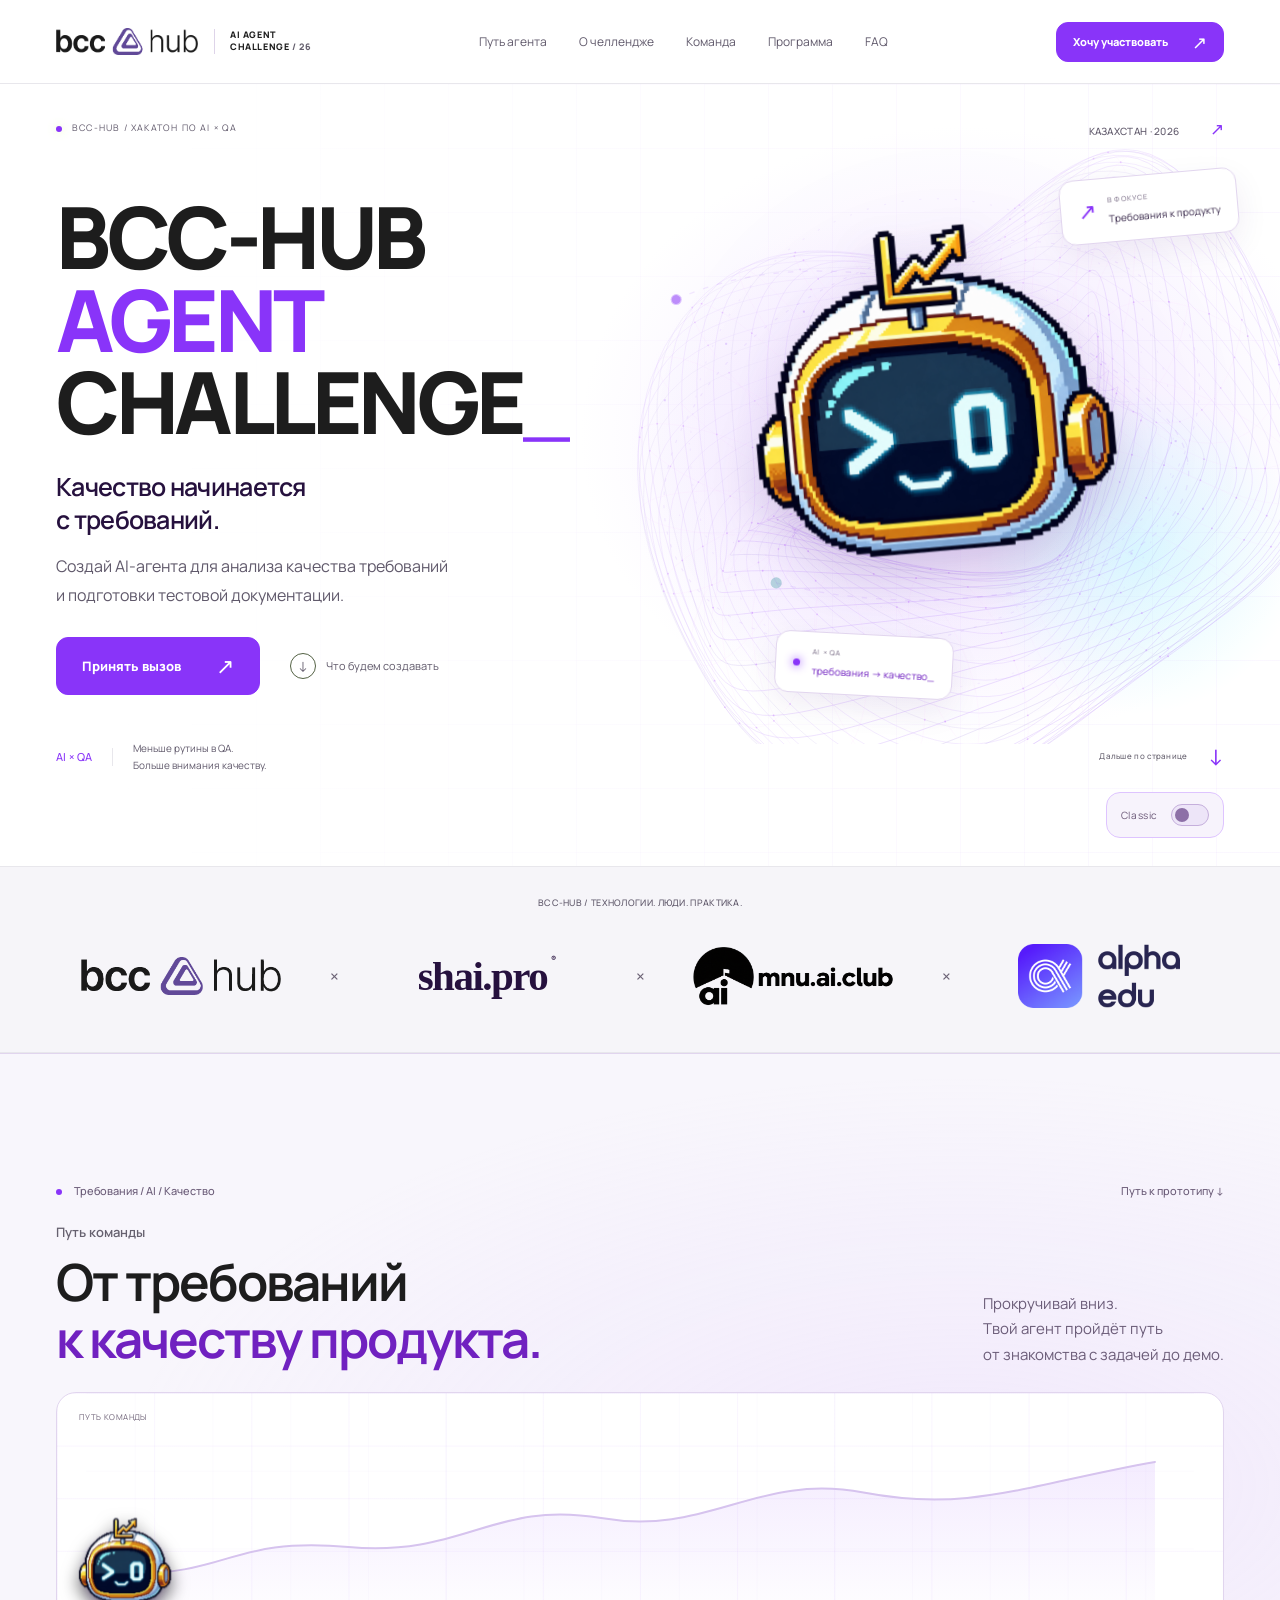
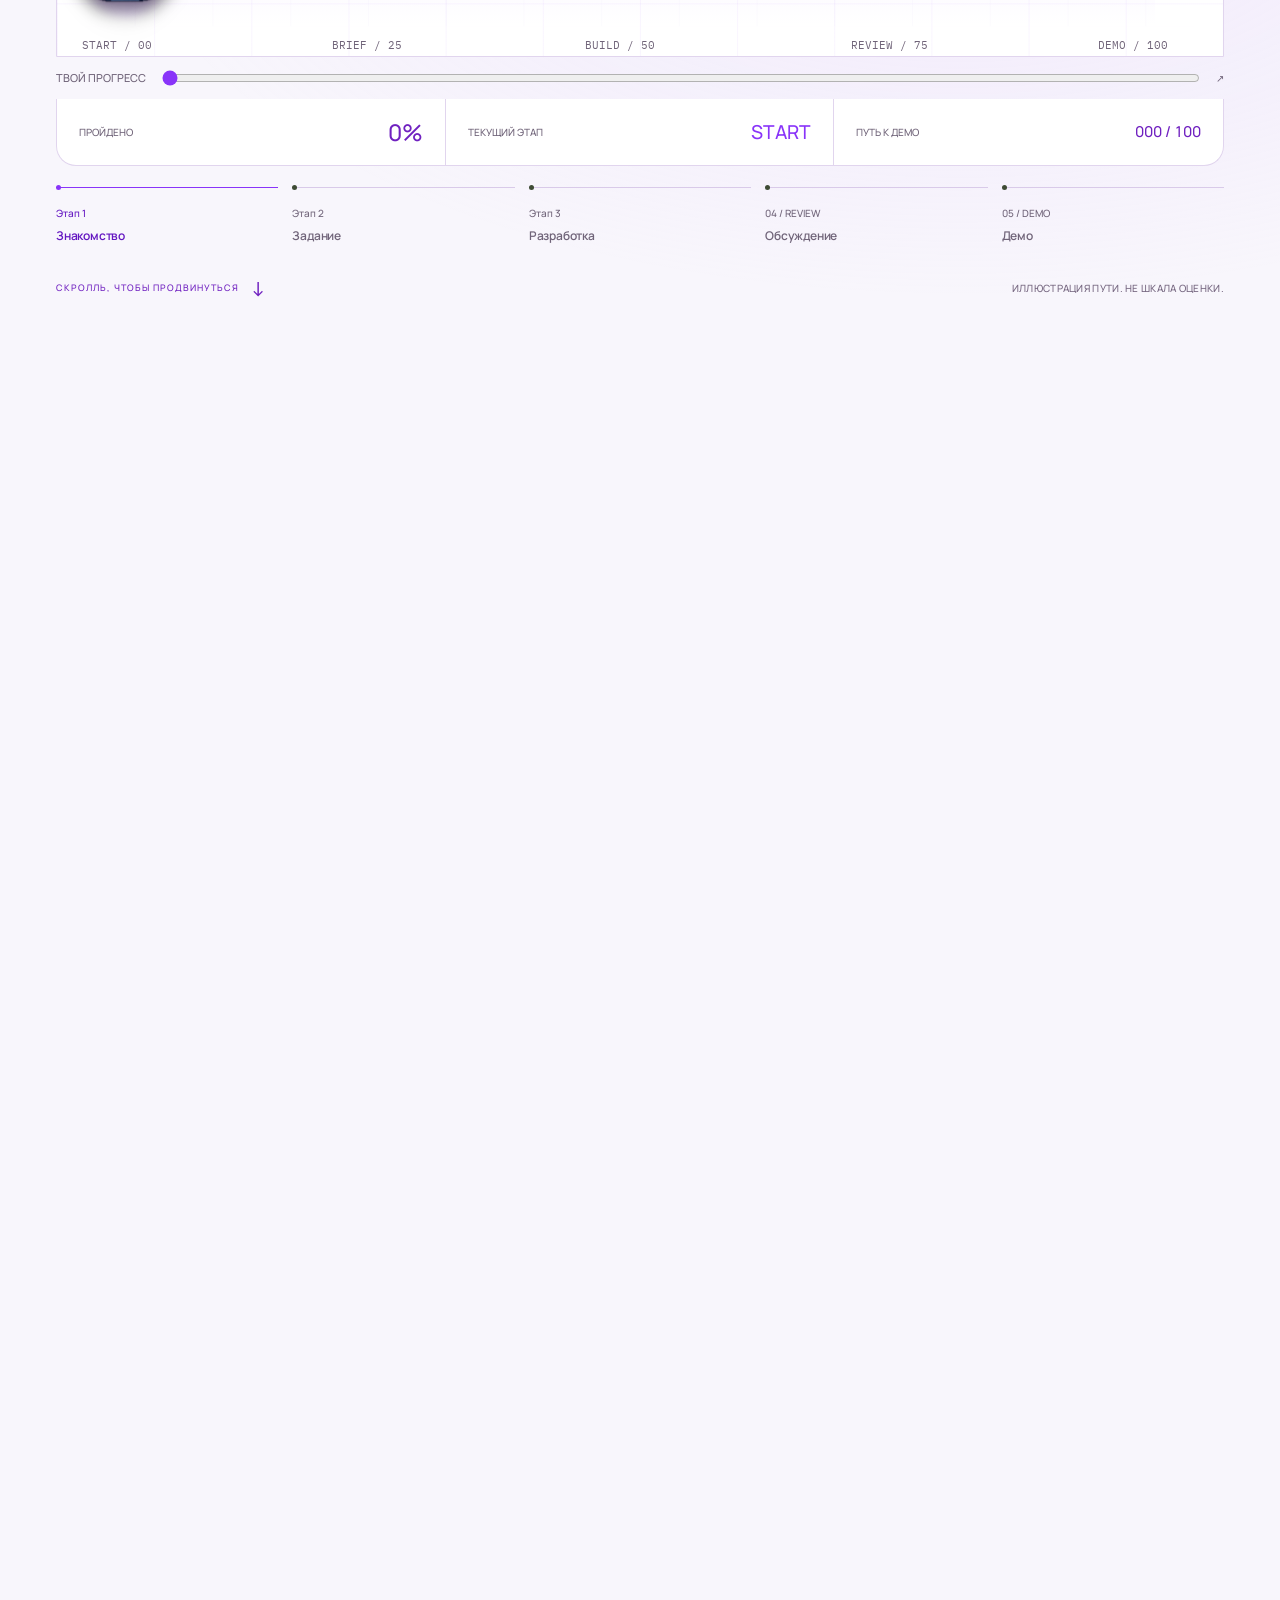
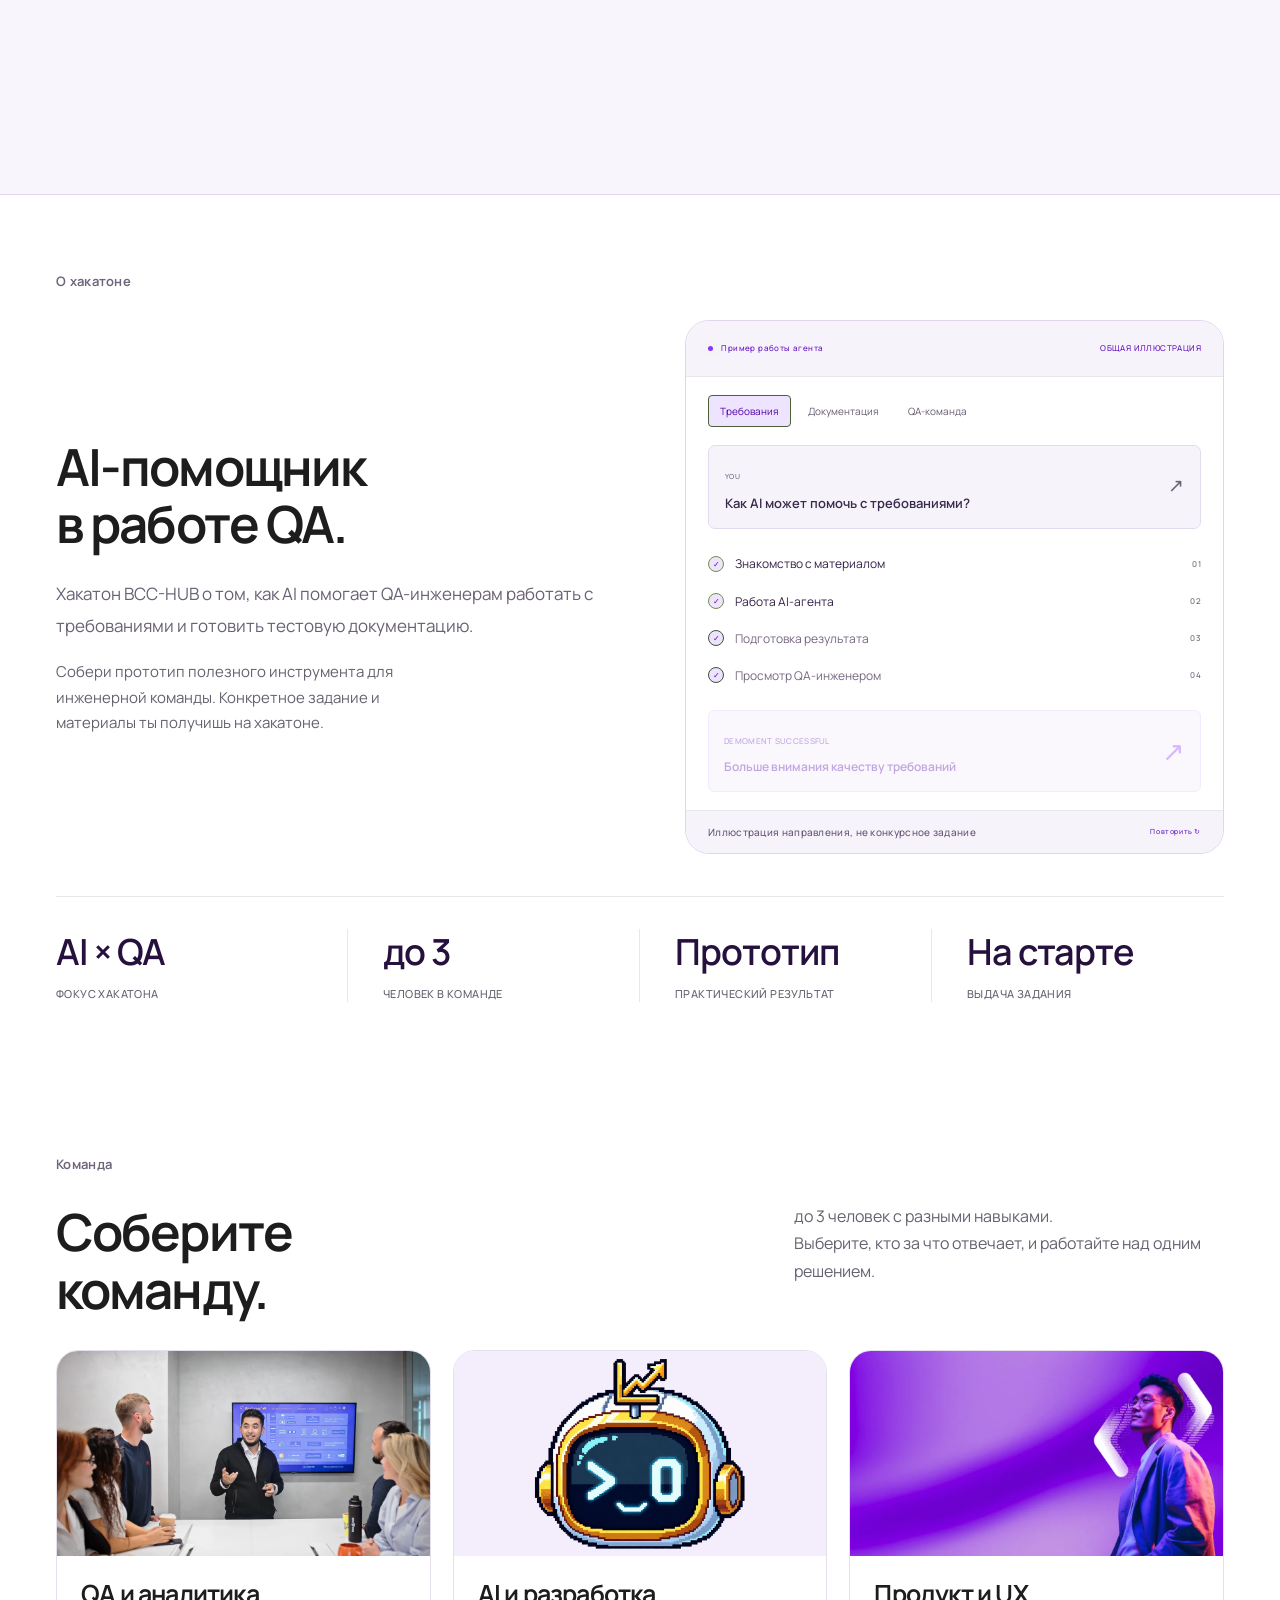
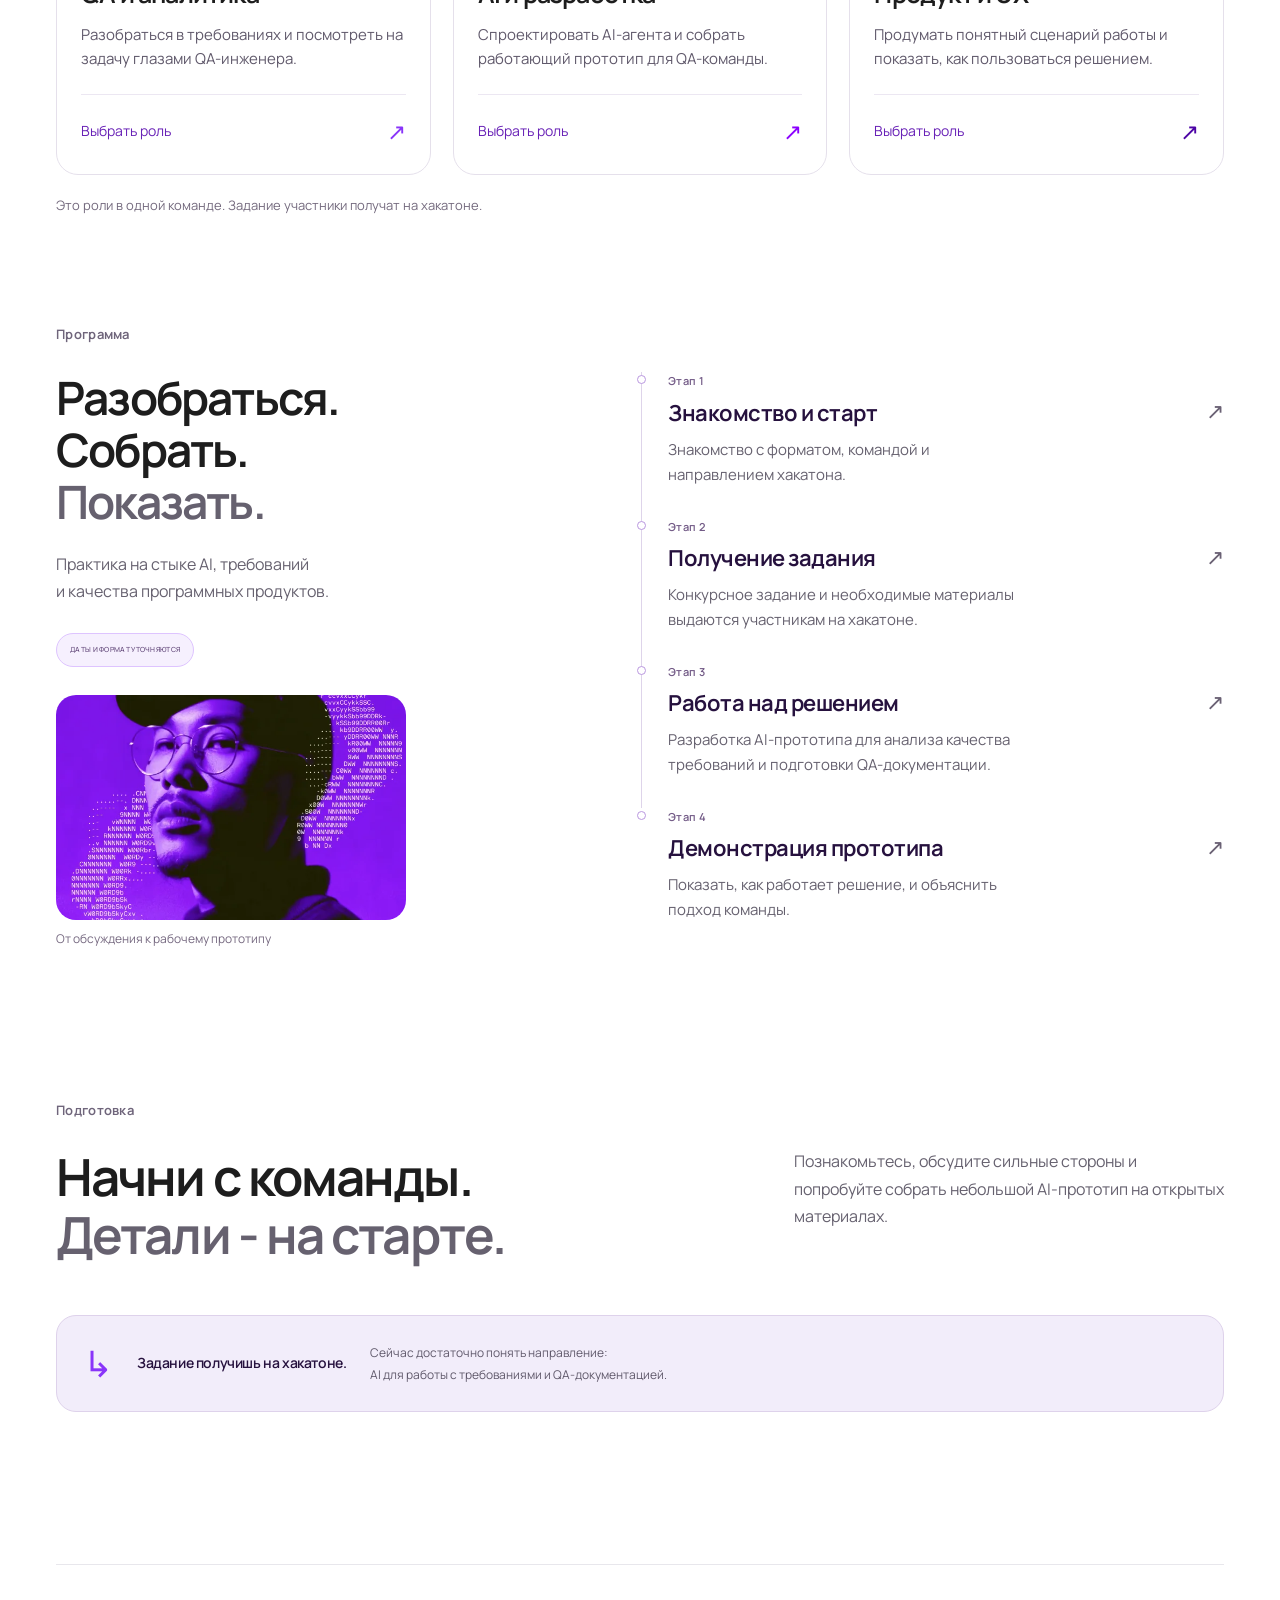
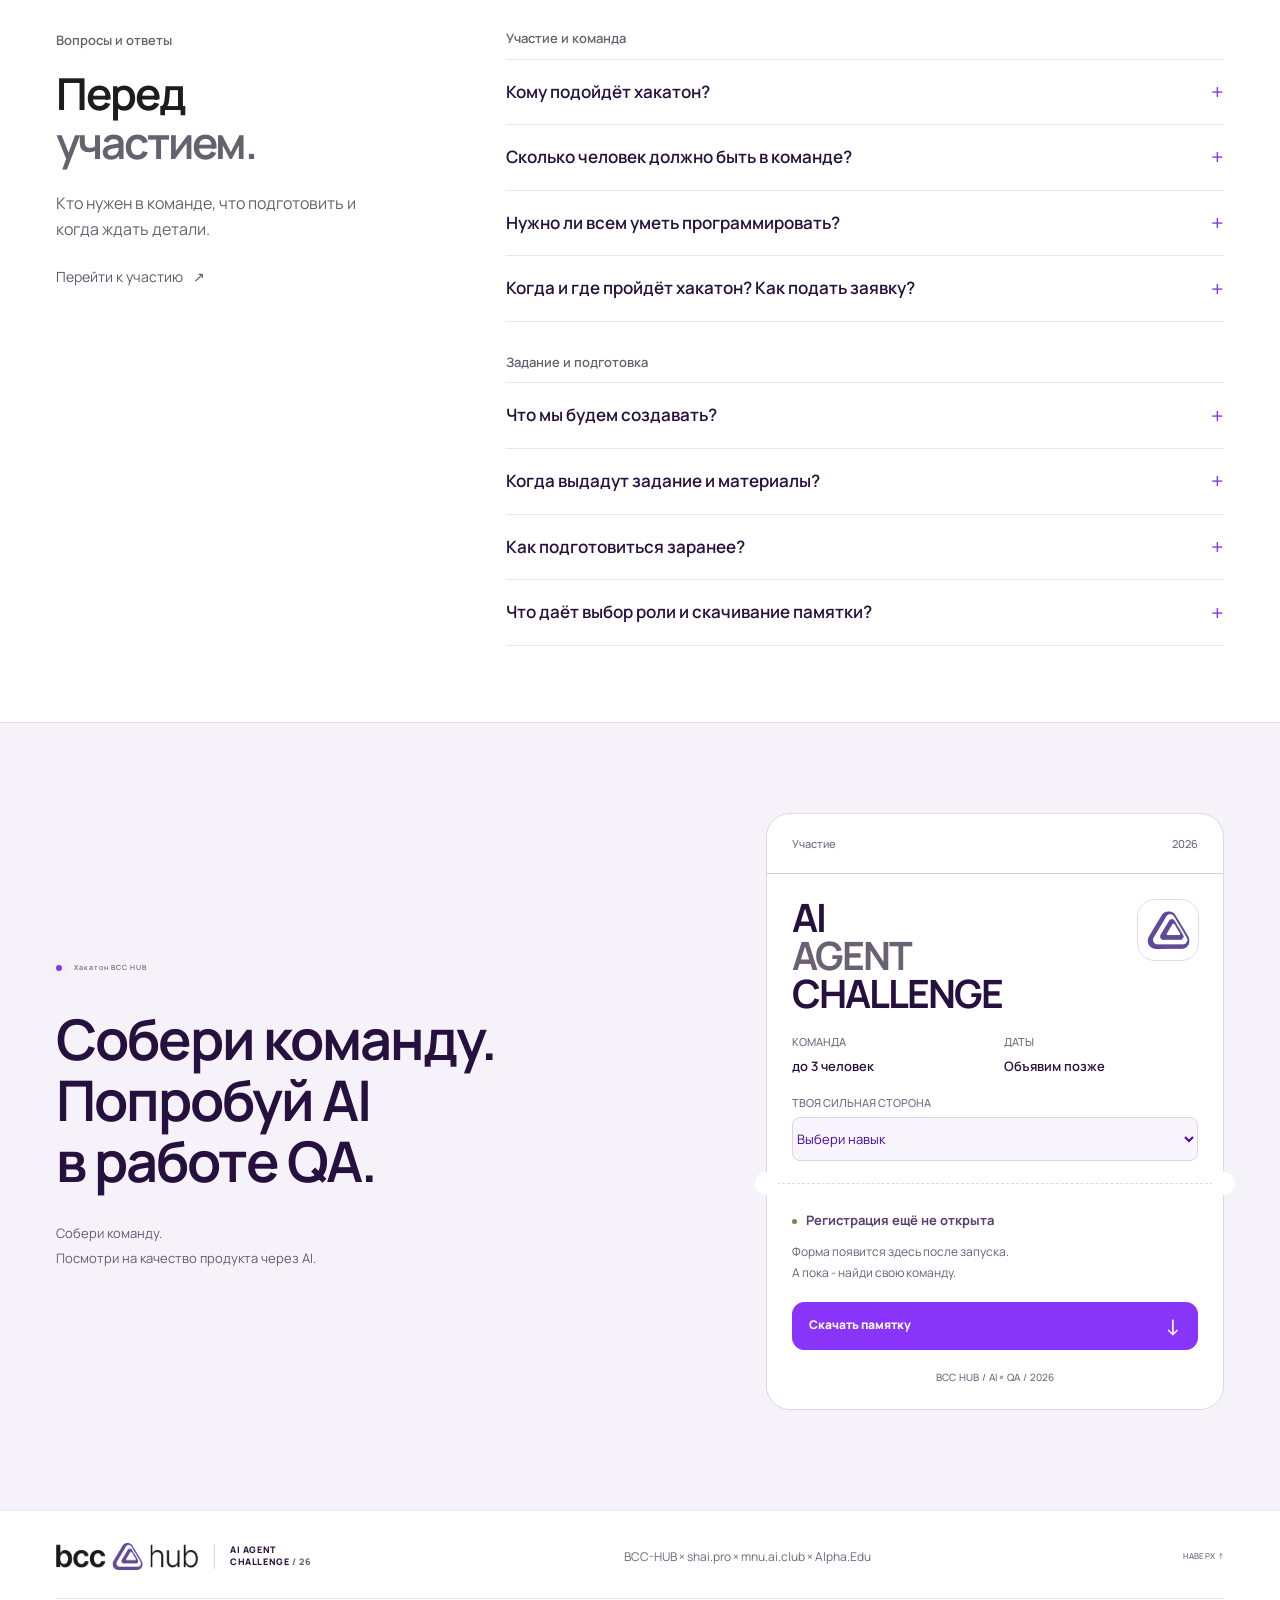
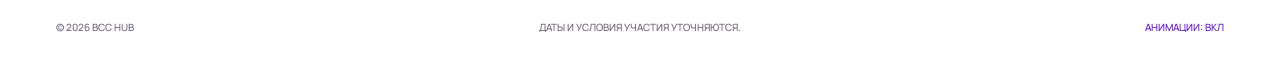
==== commit 4b160667: "Limit challenge teams to three people" ====
--- a/index.html
+++ b/index.html
@@ -1 +1 @@
-<!doctype html> <html lang="ru"> <head> <meta charset="utf-8"> <meta name="viewport" content="width=device-width,initial-scale=1,viewport-fit=cover"> <meta name="theme-color" content="#ffffff"> <meta name="mobile-web-app-capable" content="yes"> <meta name="apple-mobile-web-app-capable" content="yes"> <meta name="apple-mobile-web-app-status-bar-style" content="default"> <meta name="apple-mobile-web-app-title" content="BCC HUB"> <link rel="apple-touch-icon" href="assets/icons/apple-touch-icon.png"> <link rel="icon" type="image/svg+xml" href="assets/favicon.svg"> <meta name="description" content="AI Agent Challenge от BCC-HUB: хакатон об AI-агентах для анализа качества требований и подготовки QA-тестовой документации. Задание выдаётся на старте."> <title>AI Agent Challenge - BCC-HUB</title> <link rel="preconnect" href="https://fonts.googleapis.com"> <link rel="preconnect" href="https://fonts.gstatic.com" crossorigin> <link href="https://fonts.googleapis.com/css2?family=IBM+Plex+Mono:wght@400;500&family=Manrope:wght@400;500;600;700;800&display=swap" rel="stylesheet"> <link rel="stylesheet" href="assets/app.min.css"><script src="assets/vendor/motion-14.7.0.js" defer="defer"></script><script src="assets/app.min.js" defer="defer"></script></head> <body class="motion-edition"> <a class="skip-link" href="#about">Перейти к содержимому</a> <div class="scroll-progress" aria-hidden="true"></div> <header class="site-header"> <div class="wrap nav-bar"> <a class="event-logo" href="#" aria-label="AI Agent Challenge - на главную"><img class="brand-logo" src="assets/logos/bcc-hub-full.png" alt="BCC HUB" width="359" height="68"><span>AI AGENT<br>CHALLENGE<span class="logo-year"> / 26</span></span></a> <nav class="desktop-nav" aria-label="Основная навигация"><a href="#market-journey">Путь агента</a><a href="#about">О челлендже</a><a href="#tracks">Команда</a><a href="#timeline">Программа</a><a href="#faq">FAQ</a></nav> <div class="nav-actions"><a class="button button-small" href="#register">Хочу участвовать <span aria-hidden="true">↗</span></a><button class="menu-button" aria-label="Открыть меню" aria-expanded="false" aria-controls="mobile-menu"><span></span><span></span></button></div> </div> <nav id="mobile-menu" class="mobile-menu" aria-label="Мобильная навигация" hidden><a href="#market-journey">Путь агента</a><a href="#about">О челлендже</a><a href="#tracks">Команда</a><a href="#timeline">Программа</a><a href="#prepare">Подготовка</a><a href="#faq">FAQ</a></nav> </header> <main> <section class="hero" aria-labelledby="hero-title"> <div class="hero-grid" aria-hidden="true"></div> <div class="wrap hero-inner"> <div class="hero-top"><span class="eyebrow"><i class="live-dot"></i> BCC-HUB / ХАКАТОН ПО AI × QA</span><span class="hero-location mono">КАЗАХСТАН · 2026 <span>↗</span></span></div> <div class="hero-copy"> <h1 id="hero-title"><span>BCC-HUB</span><span class="accent">AGENT</span><span>CHALLENGE<span class="cursor">_</span></span></h1> <p class="hero-tagline">Качество начинается<br>с требований.</p> <p class="hero-description">Создай AI-агента для анализа качества требований<br class="desktop-break"> и подготовки тестовой документации.</p> <div class="mobile-hero-visual"><div><span class="mono">ХАКАТОН BCC HUB</span><b>AI в твоей<br>QA-практике.</b><span class="mobile-visual-line"></span></div><button type="button" class="mascot-button" aria-label="Поздороваться с AI-мэскотом"><span class="mascot-bob"><img src="assets/mascot/robot-head.webp" srcset="assets/mascot/robot-head-mobile.webp 512w, assets/mascot/robot-head.webp 1080w" sizes="(max-width:800px) 235px, 540px" alt="" width="1536" height="1024" decoding="async"></span></button></div><div class="hero-buttons"><a class="button" href="#register">Принять вызов <span aria-hidden="true">↗</span></a><a class="text-link" href="#about"><span class="play-icon" aria-hidden="true">↓</span> Что будем создавать</a></div> </div> <div class="hero-art" aria-hidden="true"><div class="signal-field" aria-hidden="true"> <div class="ambient-orb orb-violet"></div><div class="ambient-orb orb-cyan"></div> <svg class="signal-network" viewBox="0 0 640 540" fill="none"> <ellipse class="signal-orbit" cx="320" cy="270" rx="252" ry="168" transform="rotate(-23 320 270)"/> <ellipse class="signal-orbit orbit-secondary" cx="320" cy="270" rx="216" ry="222" transform="rotate(28 320 270)"/> <path class="signal-route" d="M90 140C220 80 420 130 525 240S400 450 180 395"/> <circle class="signal-node node-first" cx="90" cy="140" r="5"/><circle class="signal-node node-last" cx="180" cy="395" r="5"/> <circle class="signal-packet" r="4"/> </svg><div class="brand-beacon"><span class="brand-symbol" aria-hidden="true"><img src="assets/logos/bcc-hub-symbol.png" alt="" width="359" height="69"></span><span class="mono">BCC HUB / AI × QA</span></div> </div><canvas id="agent-core"></canvas><div class="hero-mascot"><img src="assets/mascot/robot-head.webp" srcset="assets/mascot/robot-head-mobile.webp 512w, assets/mascot/robot-head.webp 1080w" sizes="(max-width:800px) 235px, 540px" alt="" width="1536" height="1024"><span class="hero-mascot-label mono"><i class="live-dot"></i> ГОТОВ К РАБОТЕ</span></div><span class="art-label art-label-top mono">AI × QA</span><span class="art-cross cross-one">+</span><span class="art-cross cross-two">+</span><div class="floating-label label-input"><span class="mini-icon">↗</span><div><small>В ФОКУСЕ</small>Требования к продукту</div></div><div class="floating-label label-output"><span class="output-dot"></span><div><small>AI × QA</small>требования → качество<span class="blinking">_</span></div></div><span class="art-label art-label-bottom mono">Идеи команды. Возможности AI.</span></div> <div class="hero-bottom"><div class="hero-meta"><span class="mono">AI × QA</span><p>Меньше рутины в QA.<br>Больше внимания качеству.</p></div><a class="scroll-cue mono" href="#partners">Дальше по странице <span aria-hidden="true">↓</span></a></div> <nav class="edition-switcher" aria-label="Версия сайта"><label class="edition-mode" for="classic-mode"><span class="edition-mode-label">Classic</span><input id="classic-mode" type="checkbox" role="switch" aria-label="Версия Classic"><span class="edition-mode-track" aria-hidden="true"><span></span></span></label><noscript><a href="classic.html">Открыть Classic</a></noscript></nav> </div> </section> <section id="partners" class="partners" aria-label="Организаторы и партнёры"> <div class="wrap"><div class="partners-caption mono">BCC-HUB / ТЕХНОЛОГИИ. ЛЮДИ. ПРАКТИКА.</div><div class="partner-logos"> <a class="partner hub-logo" href="https://bcchub.kz/" target="_blank" rel="noopener noreferrer" aria-label="BCC-HUB - официальный сайт"><img class="brand-logo" src="assets/logos/bcc-hub-full.png" alt="BCC HUB" width="359" height="68"></a> <span class="partner-x" aria-hidden="true">×</span> <a class="partner shai-logo" href="https://shai.pro/ru" target="_blank" rel="noopener noreferrer">shai.pro<span class="wordmark-dot">®</span></a> <span class="partner-x" aria-hidden="true">×</span> <a class="partner mnu-logo" href="https://mnu.kz/" target="_blank" rel="noopener noreferrer" aria-label="AI Club - Maqsut Narikbayev University"><svg class="partner-image" viewBox="31 58 2088 611" aria-hidden="true" focusable="false"><image href="assets/logos/mnu-ai-club.webp" width="2166" height="726"/></svg></a> <span class="partner-x" aria-hidden="true">×</span> <a class="partner alpha-logo" href="https://alphaedu.tech/" target="_blank" rel="noopener noreferrer"><img class="partner-image" src="assets/logos/alpha-edu.webp" width="484" height="192" alt="Alpha Edu"></a> </div></div> </section> <section id="market-journey" class="market-journey" aria-labelledby="journey-title"> <div class="journey-runway"> <div class="journey-sticky"> <div class="wrap"> <div class="journey-topline mono"><span><i class="live-dot"></i> Требования / AI / Качество</span><span>Путь к прототипу ↓</span></div> <div class="journey-heading"><div><span class="section-kicker mono">Путь команды</span><h2 id="journey-title">От требований<br><span class="accent">к качеству продукта.</span></h2></div><p>Прокручивай вниз.<br>Твой агент пройдёт путь<br>от знакомства с задачей до демо.</p></div> <div class="journey-chart"> <svg class="journey-svg" viewBox="0 0 1200 270" role="img" aria-labelledby="chart-title chart-desc"> <title id="chart-title">Путь команды от знакомства с задачей до демонстрации</title> <desc id="chart-desc">При прокрутке страницы робот движется слева направо по восходящей кривой. Внизу можно выбрать этап кнопкой или ползунком.</desc> <defs><linearGradient id="journey-area-gradient" x1="0" y1="0" x2="0" y2="1"><stop offset="0" stop-color="#8934f9" stop-opacity=".21"/><stop offset="1" stop-color="#8934f9" stop-opacity="0"/></linearGradient><linearGradient id="chart-line" x1="0" y1="0" x2="1" y2="0"><stop stop-color="#8934f9"/><stop offset=".6" stop-color="#8934f9"/><stop offset="1" stop-color="#f44eff"/></linearGradient><pattern id="chart-grid" width="80" height="80" patternUnits="userSpaceOnUse"><path d="M 80 0 L 0 0 0 80" fill="none" stroke="#d6c3ee" stroke-opacity=".14" stroke-width="1"/></pattern><filter id="chart-glow" x="-100%" y="-100%" width="300%" height="300%"><feGaussianBlur stdDeviation="5"/></filter></defs> <rect x="30" y="0" width="1140" height="240" fill="url(#chart-grid)"/> <path class="journey-area" d="M 70 186.5 C 180 186.5 180 148 300 158.5 S 450 109.5 560 128.75 S 720 81.5 830 102.5 S 1000 93.75 1130 71 L1130 240 L70 240Z" fill="url(#journey-area-gradient)"/> <path id="journey-path" d="M 70 186.5 C 180 186.5 180 148 300 158.5 S 450 109.5 560 128.75 S 720 81.5 830 102.5 S 1000 93.75 1130 71" fill="none" stroke="#d6c3ee" stroke-width="2"/> <path id="journey-progress" d="M 70 186.5 C 180 186.5 180 148 300 158.5 S 450 109.5 560 128.75 S 720 81.5 830 102.5 S 1000 93.75 1130 71" fill="none" stroke="url(#chart-line)" stroke-width="4" stroke-linecap="round"/> <g class="chart-axis" fill="#706479" font-family="IBM Plex Mono,monospace" font-size="11" aria-hidden="true"><text x="26" y="263">START / 00</text><text x="283" y="263">BRIEF / 25</text><text x="543" y="263">BUILD / 50</text><text x="817" y="263">REVIEW / 75</text><text x="1071" y="263">DEMO / 100</text></g> <g id="journey-mascot" transform="translate(70 186.5)" aria-hidden="true"><circle r="43" fill="#8934f9" opacity=".12" filter="url(#chart-glow)"/><circle r="5" fill="#8934f9"/><image href="assets/mascot/robot-head-mobile.webp" x="-66" y="-75" width="132" height="120"/></g> </svg> </div> <div class="journey-controls"><label class="mono" for="journey-scrubber">ТВОЙ ПРОГРЕСС</label><input id="journey-scrubber" type="range" min="0" max="100" value="0" aria-label="Прогресс движения мэскота по графику"><span class="mono" aria-hidden="true">↗</span></div> <div class="journey-stats"><div class="journey-stat"><span class="mono">ПРОЙДЕНО</span><strong id="journey-percent">0%</strong></div><div class="journey-stat"><span class="mono">ТЕКУЩИЙ ЭТАП</span><strong id="journey-stage">START</strong></div><div class="journey-stat"><span class="mono">ПУТЬ К ДЕМО</span><strong id="journey-coordinate">000 / 100</strong></div></div> <div class="journey-milestones" aria-label="Этапы графика"><button class="journey-milestone" data-progress="0"><span class="mono">Этап 1</span><b>Знакомство</b></button><button class="journey-milestone" data-progress=".25"><span class="mono">Этап 2</span><b>Задание</b></button><button class="journey-milestone" data-progress=".5"><span class="mono">Этап 3</span><b>Разработка</b></button><button class="journey-milestone" data-progress=".75"><span class="mono">04 / REVIEW</span><b>Обсуждение</b></button><button class="journey-milestone" data-progress="1"><span class="mono">05 / DEMO</span><b>Демо</b></button></div> <div class="journey-footer mono"><span class="journey-scroll-hint">СКРОЛЛЬ, ЧТОБЫ ПРОДВИНУТЬСЯ <span aria-hidden="true">↓</span></span><span class="journey-note">ИЛЛЮСТРАЦИЯ ПУТИ. НЕ ШКАЛА ОЦЕНКИ.</span></div> </div> </div> </div> </section> <section id="about" class="section about-section"> <div class="wrap"><div class="section-label mono reveal"><span>О хакатоне</span><span>AI В РАБОТЕ QA</span></div> <div class="about-layout"><div class="about-copy reveal"><h2>AI-помощник<br>в работе QA.</h2><p>Хакатон BCC-HUB о том, как AI помогает QA-инженерам работать с требованиями и готовить тестовую документацию.</p><p class="small-copy">Собери прототип полезного инструмента для инженерной команды. Конкретное задание и материалы ты получишь на хакатоне.</p></div> <div class="agent-demo reveal"><div class="demo-top"><span class="mono"><i class="live-dot"></i> Пример работы агента</span><span class="demo-badge mono">ОБЩАЯ ИЛЛЮСТРАЦИЯ</span></div><div class="demo-tabs" role="tablist" aria-label="Примеры запросов"><button id="tab-business" role="tab" aria-selected="true" aria-controls="demo-panel" data-demo="business">Требования</button><button id="tab-personal" role="tab" aria-selected="false" aria-controls="demo-panel" tabindex="-1" data-demo="personal">Документация</button><button id="tab-platform" role="tab" aria-selected="false" aria-controls="demo-panel" tabindex="-1" data-demo="platform">QA-команда</button></div><div id="demo-panel" role="tabpanel" aria-labelledby="tab-business"><div class="chat-bubble"><span class="mono">YOU</span><p id="demo-request">Как AI может помочь с требованиями?</p><span class="chat-arrow" aria-hidden="true">↗</span></div><div class="demo-process"><div class="process-step" data-step="0"><span class="step-check">✓</span><span>Знакомство с материалом</span><small class="mono">01</small></div><div class="process-step" data-step="1"><span class="step-check">✓</span><span>Работа AI-агента</span><small class="mono">02</small></div><div class="process-step" data-step="2"><span class="step-check">✓</span><span>Подготовка результата</span><small class="mono">03</small></div><div class="process-step" data-step="3"><span class="step-check">✓</span><span>Просмотр QA-инженером</span><small class="mono">04</small></div></div><div class="demo-result" aria-live="polite"><div><span class="mono result-label">DEMOMENT SUCCESSFUL</span><p id="demo-result">Больше внимания качеству требований</p></div><span class="result-icon" aria-hidden="true">↗</span></div></div><div class="demo-footer mono"><span>Иллюстрация направления, не конкурсное задание</span><button id="replay-demo" aria-label="Повторить демонстрацию">Повторить ↻</button></div></div></div> <div class="facts-grid"><div><strong>AI × QA</strong><span class="mono">ФОКУС ХАКАТОНА</span></div><div><strong>2-4</strong><span class="mono">ЧЕЛОВЕКА В КОМАНДЕ</span></div><div><strong>Прототип</strong><span class="mono">ПРАКТИЧЕСКИЙ РЕЗУЛЬТАТ</span></div><div><strong>На старте</strong><span class="mono">ВЫДАЧА ЗАДАНИЯ</span></div></div></div></section> <section id="tracks" class="section tracks-section"><div class="wrap"><div class="section-label mono"><span>Команда</span><span>РАЗНЫЕ НАВЫКИ. ОБЩАЯ ЗАДАЧА.</span></div><div class="section-heading"><h2>Соберите<br>команду.</h2><p>2-4 человека с разными навыками.<br>Выберите, кто за что отвечает, и работайте над одним решением.</p></div><div class="track-grid"><article class="track-card" data-track="business"><div class="track-top mono"></div><div class="role-photo"><img src="assets/photos/hub-work.webp" alt="Обсуждение в рабочей среде BCC HUB" loading="lazy" decoding="async"></div><div class="track-content"><span class="track-kicker mono">ПОНИМАТЬ ЗАДАЧУ</span><h3>QA и аналитика</h3><p>Разобраться в требованиях и посмотреть на задачу глазами QA-инженера.</p><a href="#register" class="track-link" data-select-track="business">Выбрать роль <span aria-hidden="true">↗</span></a></div></article><article class="track-card" data-track="personal"><div class="track-top mono"></div><div class="role-photo role-photo-mascot"><img src="assets/mascot/robot-head.webp" srcset="assets/mascot/robot-head-mobile.webp 512w, assets/mascot/robot-head.webp 1080w" sizes="(max-width:800px) 235px, 540px" alt="AI-мэскот хакатона" loading="lazy" decoding="async"></div><div class="track-content"><span class="track-kicker mono">СОБИРАТЬ РЕШЕНИЕ</span><h3>AI и разработка</h3><p>Спроектировать AI-агента и собрать работающий прототип для QA-команды.</p><a href="#register" class="track-link" data-select-track="personal">Выбрать роль <span aria-hidden="true">↗</span></a></div></article><article class="track-card" data-track="platform"><div class="track-top mono"></div><div class="role-photo role-photo-person"><img src="assets/photos/hub-people.webp" alt="Фотоматериал BCC HUB" loading="lazy" decoding="async"></div><div class="track-content"><span class="track-kicker mono">ДЕЛАТЬ УДОБНЫМ</span><h3>Продукт и UX</h3><p>Продумать понятный сценарий работы и показать, как пользоваться решением.</p><a href="#register" class="track-link" data-select-track="platform">Выбрать роль <span aria-hidden="true">↗</span></a></div></article></div><p class="role-note">Это роли в одной команде. Задание участники получат на хакатоне.</p></div></section> <section id="timeline" class="section timeline-section"><div class="wrap"><div class="section-label mono"><span>Программа</span><span>ОТ ЗНАКОМСТВА ДО ПРОТОТИПА</span></div><div class="timeline-layout"><div class="timeline-intro"><h2>Разобраться.<br>Собрать.<br><span class="muted">Показать.</span></h2><p>Практика на стыке AI, требований<br>и качества программных продуктов.</p><span class="status-pill mono">ДАТЫ И ФОРМАТ УТОЧНЯЮТСЯ</span><figure class="timeline-photo"><img src="assets/photos/hub-culture.webp" alt="Фотоматериал BCC HUB" loading="lazy" decoding="async"><figcaption>От обсуждения к рабочему прототипу</figcaption></figure></div><div class="timeline-list"><article class="timeline-item"><span class="timeline-dot"></span><span class="mono timeline-period">Этап 1</span><div><h3>Знакомство и старт</h3><p>Знакомство с форматом, командой и направлением хакатона.</p></div><span class="timeline-index">↗</span></article><article class="timeline-item"><span class="timeline-dot"></span><span class="mono timeline-period">Этап 2</span><div><h3>Получение задания</h3><p>Конкурсное задание и необходимые материалы выдаются участникам на хакатоне.</p></div><span class="timeline-index">↗</span></article><article class="timeline-item"><span class="timeline-dot"></span><span class="mono timeline-period">Этап 3</span><div><h3>Работа над решением</h3><p>Разработка AI-прототипа для анализа качества требований и подготовки QA-документации.</p></div><span class="timeline-index">↗</span></article><article class="timeline-item"><span class="timeline-dot"></span><span class="mono timeline-period">Этап 4</span><div><h3>Демонстрация прототипа</h3><p>Показать, как работает решение, и объяснить подход команды.</p></div><span class="timeline-index">↗</span></article></div></div></div></section> <section id="prepare" class="section judging-section"><div class="wrap"><div class="section-label mono"><span>Подготовка</span><span>ПРИХОДИ С ИНТЕРЕСОМ К ЗАДАЧЕ</span></div><div class="section-heading"><h2>Начни с команды.<br><span class="muted">Детали - на старте.</span></h2><p>Познакомьтесь, обсудите сильные стороны и попробуйте собрать небольшой AI-прототип на открытых материалах.</p></div><div class="support-strip"><span class="support-icon" aria-hidden="true">↳</span><b>Задание получишь на хакатоне.</b><p>Сейчас достаточно понять направление:<br>AI для работы с требованиями и QA-документацией.</p></div></div></section> <section id="faq" class="section faq-section" aria-labelledby="faq-title"><div class="wrap faq-layout"><div class="faq-intro"><span class="section-kicker">Вопросы и ответы</span><h2 id="faq-title">Перед<br><span class="muted">участием.</span></h2><p>Кто нужен в команде, что подготовить и когда ждать детали.</p><a class="text-link faq-next" href="#register">Перейти к участию <span aria-hidden="true">↗</span></a></div><div class="faq-list"><div class="faq-group" aria-labelledby="faq-group-0"><h3 id="faq-group-0" class="faq-group-title">Участие и команда</h3><details><summary>Кому подойдёт хакатон?<span aria-hidden="true">+</span></summary><div class="faq-answer"><p>Тем, кому интересно применять AI в работе с требованиями и качеством программных продуктов. В команде пригодятся навыки QA, аналитики, разработки и проектирования интерфейсов.</p></div></details><details><summary>Сколько человек должно быть в команде?<span aria-hidden="true">+</span></summary><div class="faq-answer"><p>От 2 до 4 человек. Распределите задачи по сильным сторонам: кто разбирается в требованиях, кто собирает агента, кто продумывает работу с результатом и готовит демо. Один участник может совмещать несколько ролей.</p></div></details><details><summary>Нужно ли всем уметь программировать?<span aria-hidden="true">+</span></summary><div class="faq-answer"><p>Разработка понадобится команде, но вклад каждого может быть разным. Анализ требований, проверка результатов и понятный сценарий использования так же важны для рабочего прототипа.</p></div></details><details><summary>Когда и где пройдёт хакатон? Как подать заявку?<span aria-hidden="true">+</span></summary><div class="faq-answer"><p>Даты, площадка, формат и условия участия уточняются. Регистрация ещё не открыта. После подтверждения организаторами информация и форма появятся на этом сайте.</p></div></details></div><div class="faq-group" aria-labelledby="faq-group-1"><h3 id="faq-group-1" class="faq-group-title">Задание и подготовка</h3><details><summary>Что мы будем создавать?<span aria-hidden="true">+</span></summary><div class="faq-answer"><p>AI-агента, который помогает анализировать качество требований и готовить тестовую документацию для QA-команды. Конкретную задачу участники получат на хакатоне.</p></div></details><details><summary>Когда выдадут задание и материалы?<span aria-hidden="true">+</span></summary><div class="faq-answer"><p>На старте хакатона. Тогда участники узнают подробности задачи и правила работы. Заранее конкурсные материалы на сайте не публикуются.</p></div></details><details><summary>Как подготовиться заранее?<span aria-hidden="true">+</span></summary><div class="faq-answer"><p>Соберите команду из 2-4 человек, обсудите роли и освежите основы работы с требованиями, QA и AI-инструментами. Для практики можно попробовать небольшой прототип на открытых материалах.</p></div></details><details><summary>Что даёт выбор роли и скачивание памятки?<span aria-hidden="true">+</span></summary><div class="faq-answer"><p>Выбор роли помогает определиться со своим вкладом и сохраняется только на вашем устройстве. Памятка содержит общее направление хакатона и советы по подготовке. Эти действия не отправляют заявку и не подтверждают участие.</p></div></details></div></div></div></section> <section id="register" class="register-section"><div class="wrap register-layout"><div class="register-copy reveal"><span class="mono"><i class="live-dot"></i> Хакатон BCC HUB</span><h2>Собери команду.<br>Попробуй AI<br>в работе QA.</h2><p>Собери команду.<br>Посмотри на качество продукта через AI.</p></div><div class="event-pass reveal"><div class="pass-top mono"><span>Участие</span><span>2026</span></div><div class="pass-brand">AI<br><span>AGENT</span><br>CHALLENGE<span class="pass-brand-sign"><span class="brand-symbol" aria-hidden="true"><img src="assets/logos/bcc-hub-symbol.png" alt="" width="359" height="69"></span></span></div><div class="pass-info"><div><span class="mono">КОМАНДА</span><b>2-4 человека</b></div><div><span class="mono">ДАТЫ</span><b>Объявим позже</b></div><div><span class="mono">ТВОЯ СИЛЬНАЯ СТОРОНА</span><label class="visually-hidden" for="track-choice">Выбрать навык</label><select id="track-choice"><option value="">Выбери навык</option><option value="business">QA и аналитика</option><option value="personal">AI и разработка</option><option value="platform">Продукт и UX</option></select></div></div><div class="pass-divider" aria-hidden="true"></div><div class="pass-bottom"><span class="pass-status"><i class="live-dot"></i> Регистрация ещё не открыта</span><p>Форма появится здесь после запуска.<br>А пока - найди свою команду.</p><button class="button pass-button" id="download-brief">Скачать памятку <span aria-hidden="true">↓</span></button><span id="download-status" class="download-status mono" role="status"></span><div class="barcode" aria-hidden="true"></div><span class="mono pass-code">BCC HUB / AI × QA / 2026</span></div></div></div></section> </main> <footer class="site-footer"><div class="wrap"><div class="footer-top"><a class="event-logo" href="#"><img class="brand-logo" src="assets/logos/bcc-hub-full.png" alt="BCC HUB" width="359" height="68"><span>AI AGENT<br>CHALLENGE<span class="logo-year"> / 26</span></span></a><p>BCC-HUB × shai.pro × mnu.ai.club × Alpha.Edu</p><a class="back-top mono" href="#">НАВЕРХ ↑</a></div><div class="footer-bottom mono"><span>© 2026 BCC HUB</span><span>ДАТЫ И УСЛОВИЯ УЧАСТИЯ УТОЧНЯЮТСЯ.</span><button id="motion-toggle" aria-pressed="false">АНИМАЦИИ: ВКЛ</button></div></div></footer> <nav class="app-nav" aria-label="Навигация приложения"><a href="#hero-title" data-app-nav="home"><svg viewBox="0 0 24 24" fill="none" stroke="currentColor" stroke-width="1.7" stroke-linecap="round" stroke-linejoin="round" aria-hidden="true"><path d="m3 10 9-7 9 7v10a1 1 0 0 1-1 1h-5v-7H9v7H4a1 1 0 0 1-1-1z"/></svg><span>Обзор</span></a><a href="#tracks" data-app-nav="team"><svg viewBox="0 0 24 24" fill="none" stroke="currentColor" stroke-width="1.7" stroke-linecap="round" stroke-linejoin="round" aria-hidden="true"><path d="M16 21v-2a4 4 0 0 0-4-4H6a4 4 0 0 0-4 4v2m20 0v-2a4 4 0 0 0-3-3.9M16 3.1a4 4 0 0 1 0 7.8"/><circle cx="9" cy="7" r="4"/></svg><span>Команда</span></a><button type="button" data-app-panel="join" class="app-nav-join" aria-haspopup="dialog"><svg viewBox="0 0 24 24" fill="none" stroke="currentColor" stroke-width="1.7" stroke-linecap="round" stroke-linejoin="round" aria-hidden="true"><path d="M12 5v14M5 12h14"/></svg><span>Участие</span></button><a href="#timeline" data-app-nav="program"><svg viewBox="0 0 24 24" fill="none" stroke="currentColor" stroke-width="1.7" stroke-linecap="round" stroke-linejoin="round" aria-hidden="true"><rect x="3" y="5" width="18" height="16" rx="3"/><path d="M16 3v4M8 3v4M3 11h18m-13 5h2m4 0h2"/></svg><span>Программа</span></a><button type="button" data-app-panel="more" class="app-nav-more" aria-haspopup="dialog"><svg viewBox="0 0 24 24" fill="none" stroke="currentColor" stroke-width="1.7" stroke-linecap="round" stroke-linejoin="round" aria-hidden="true"><circle cx="5" cy="12" r="1"/><circle cx="12" cy="12" r="1"/><circle cx="19" cy="12" r="1"/></svg><span>Ещё</span></button></nav><dialog id="app-sheet" class="app-sheet" aria-labelledby="app-sheet-title"> <div class="sheet-handle" aria-hidden="true"></div><div class="sheet-heading"><h2 id="app-sheet-title">Участие</h2><button type="button" class="sheet-close" aria-label="Закрыть панель">×</button></div> <div class="sheet-content" data-sheet-content="join"><span class="app-chip">AI × QA / BCC HUB</span><h3>Твоя команда.<br>Твой следующий шаг.</h3><p>Собери команду из 2-4 человек. Регистрация ещё не открыта. Пока можно выбрать свою сильную сторону и сохранить памятку.</p> <label class="sheet-label" for="mobile-skill-choice">Чем ты усилишь команду?</label><select id="mobile-skill-choice"><option value="">Выбери навык</option><option value="business">QA и аналитика</option><option value="personal">AI и разработка</option><option value="platform">Продукт и UX</option></select> <button type="button" class="button sheet-download">Скачать памятку <span aria-hidden="true">↓</span></button><p class="sheet-status" role="status"></p><small>Выбор навыка сохраняется только на этом устройстве. Это не заявка на участие.</small></div> <div class="sheet-content" data-sheet-content="more" hidden><div class="sheet-links"><a href="#about">О хакатоне <span>↗</span></a><a href="#faq">Вопросы и ответы <span>↗</span></a><a href="#prepare">Как подготовиться <span>↗</span></a><button type="button" id="app-motion">Отключить анимации <span>◉</span></button><button type="button" id="app-haptics" aria-pressed="true">Виброотклик: включён <span>◉</span></button><button type="button" id="app-install">На главный экран <span>＋</span></button><button type="button" id="app-version">Открыть Classic <span>↗</span></button></div><p class="sheet-note">Даты и условия участия объявим после подтверждения организаторами.</p></div> <div class="sheet-content" data-sheet-content="install" hidden><span class="app-chip">BCC HUB В ОДНО КАСАНИЕ</span><h3>Рядом, как приложение.</h3><p id="install-instructions">В меню браузера выбери «Установить приложение» или «Добавить на главный экран». На iPhone: «Поделиться» → «На экран Домой».</p><button type="button" id="native-install" class="button" hidden>Установить приложение <span>↗</span></button><p class="sheet-note">Установка доступна после размещения сайта по HTTPS. Для локального просмотра открой index.html.</p></div></dialog> </body> </html> +<!doctype html> <html lang="ru"> <head> <meta charset="utf-8"> <meta name="viewport" content="width=device-width,initial-scale=1,viewport-fit=cover"> <meta name="theme-color" content="#ffffff"> <meta name="mobile-web-app-capable" content="yes"> <meta name="apple-mobile-web-app-capable" content="yes"> <meta name="apple-mobile-web-app-status-bar-style" content="default"> <meta name="apple-mobile-web-app-title" content="BCC HUB"> <link rel="apple-touch-icon" href="assets/icons/apple-touch-icon.png"> <link rel="icon" type="image/svg+xml" href="assets/favicon.svg"> <meta name="description" content="AI Agent Challenge от BCC-HUB: хакатон об AI-агентах для анализа качества требований и подготовки QA-тестовой документации. Задание выдаётся на старте."> <title>AI Agent Challenge - BCC-HUB</title> <link rel="preconnect" href="https://fonts.googleapis.com"> <link rel="preconnect" href="https://fonts.gstatic.com" crossorigin> <link href="https://fonts.googleapis.com/css2?family=IBM+Plex+Mono:wght@400;500&family=Manrope:wght@400;500;600;700;800&display=swap" rel="stylesheet"> <link rel="stylesheet" href="assets/app.min.css"><script src="assets/vendor/motion-14.7.0.js" defer="defer"></script><script src="assets/app.min.js" defer="defer"></script></head> <body class="motion-edition"> <a class="skip-link" href="#about">Перейти к содержимому</a> <div class="scroll-progress" aria-hidden="true"></div> <header class="site-header"> <div class="wrap nav-bar"> <a class="event-logo" href="#" aria-label="AI Agent Challenge - на главную"><img class="brand-logo" src="assets/logos/bcc-hub-full.png" alt="BCC HUB" width="359" height="68"><span>AI AGENT<br>CHALLENGE<span class="logo-year"> / 26</span></span></a> <nav class="desktop-nav" aria-label="Основная навигация"><a href="#market-journey">Путь агента</a><a href="#about">О челлендже</a><a href="#tracks">Команда</a><a href="#timeline">Программа</a><a href="#faq">FAQ</a></nav> <div class="nav-actions"><a class="button button-small" href="#register">Хочу участвовать <span aria-hidden="true">↗</span></a><button class="menu-button" aria-label="Открыть меню" aria-expanded="false" aria-controls="mobile-menu"><span></span><span></span></button></div> </div> <nav id="mobile-menu" class="mobile-menu" aria-label="Мобильная навигация" hidden><a href="#market-journey">Путь агента</a><a href="#about">О челлендже</a><a href="#tracks">Команда</a><a href="#timeline">Программа</a><a href="#prepare">Подготовка</a><a href="#faq">FAQ</a></nav> </header> <main> <section class="hero" aria-labelledby="hero-title"> <div class="hero-grid" aria-hidden="true"></div> <div class="wrap hero-inner"> <div class="hero-top"><span class="eyebrow"><i class="live-dot"></i> BCC-HUB / ХАКАТОН ПО AI × QA</span><span class="hero-location mono">КАЗАХСТАН · 2026 <span>↗</span></span></div> <div class="hero-copy"> <h1 id="hero-title"><span>BCC-HUB</span><span class="accent">AGENT</span><span>CHALLENGE<span class="cursor">_</span></span></h1> <p class="hero-tagline">Качество начинается<br>с требований.</p> <p class="hero-description">Создай AI-агента для анализа качества требований<br class="desktop-break"> и подготовки тестовой документации.</p> <div class="mobile-hero-visual"><div><span class="mono">ХАКАТОН BCC HUB</span><b>AI в твоей<br>QA-практике.</b><span class="mobile-visual-line"></span></div><button type="button" class="mascot-button" aria-label="Поздороваться с AI-мэскотом"><span class="mascot-bob"><img src="assets/mascot/robot-head.webp" srcset="assets/mascot/robot-head-mobile.webp 512w, assets/mascot/robot-head.webp 1080w" sizes="(max-width:800px) 235px, 540px" alt="" width="1536" height="1024" decoding="async"></span></button></div><div class="hero-buttons"><a class="button" href="#register">Принять вызов <span aria-hidden="true">↗</span></a><a class="text-link" href="#about"><span class="play-icon" aria-hidden="true">↓</span> Что будем создавать</a></div> </div> <div class="hero-art" aria-hidden="true"><div class="signal-field" aria-hidden="true"> <div class="ambient-orb orb-violet"></div><div class="ambient-orb orb-cyan"></div> <svg class="signal-network" viewBox="0 0 640 540" fill="none"> <ellipse class="signal-orbit" cx="320" cy="270" rx="252" ry="168" transform="rotate(-23 320 270)"/> <ellipse class="signal-orbit orbit-secondary" cx="320" cy="270" rx="216" ry="222" transform="rotate(28 320 270)"/> <path class="signal-route" d="M90 140C220 80 420 130 525 240S400 450 180 395"/> <circle class="signal-node node-first" cx="90" cy="140" r="5"/><circle class="signal-node node-last" cx="180" cy="395" r="5"/> <circle class="signal-packet" r="4"/> </svg><div class="brand-beacon"><span class="brand-symbol" aria-hidden="true"><img src="assets/logos/bcc-hub-symbol.png" alt="" width="359" height="69"></span><span class="mono">BCC HUB / AI × QA</span></div> </div><canvas id="agent-core"></canvas><div class="hero-mascot"><img src="assets/mascot/robot-head.webp" srcset="assets/mascot/robot-head-mobile.webp 512w, assets/mascot/robot-head.webp 1080w" sizes="(max-width:800px) 235px, 540px" alt="" width="1536" height="1024"><span class="hero-mascot-label mono"><i class="live-dot"></i> ГОТОВ К РАБОТЕ</span></div><span class="art-label art-label-top mono">AI × QA</span><span class="art-cross cross-one">+</span><span class="art-cross cross-two">+</span><div class="floating-label label-input"><span class="mini-icon">↗</span><div><small>В ФОКУСЕ</small>Требования к продукту</div></div><div class="floating-label label-output"><span class="output-dot"></span><div><small>AI × QA</small>требования → качество<span class="blinking">_</span></div></div><span class="art-label art-label-bottom mono">Идеи команды. Возможности AI.</span></div> <div class="hero-bottom"><div class="hero-meta"><span class="mono">AI × QA</span><p>Меньше рутины в QA.<br>Больше внимания качеству.</p></div><a class="scroll-cue mono" href="#partners">Дальше по странице <span aria-hidden="true">↓</span></a></div> <nav class="edition-switcher" aria-label="Версия сайта"><label class="edition-mode" for="classic-mode"><span class="edition-mode-label">Classic</span><input id="classic-mode" type="checkbox" role="switch" aria-label="Версия Classic"><span class="edition-mode-track" aria-hidden="true"><span></span></span></label><noscript><a href="classic.html">Открыть Classic</a></noscript></nav> </div> </section> <section id="partners" class="partners" aria-label="Организаторы и партнёры"> <div class="wrap"><div class="partners-caption mono">BCC-HUB / ТЕХНОЛОГИИ. ЛЮДИ. ПРАКТИКА.</div><div class="partner-logos"> <a class="partner hub-logo" href="https://bcchub.kz/" target="_blank" rel="noopener noreferrer" aria-label="BCC-HUB - официальный сайт"><img class="brand-logo" src="assets/logos/bcc-hub-full.png" alt="BCC HUB" width="359" height="68"></a> <span class="partner-x" aria-hidden="true">×</span> <a class="partner shai-logo" href="https://shai.pro/ru" target="_blank" rel="noopener noreferrer">shai.pro<span class="wordmark-dot">®</span></a> <span class="partner-x" aria-hidden="true">×</span> <a class="partner mnu-logo" href="https://mnu.kz/" target="_blank" rel="noopener noreferrer" aria-label="AI Club - Maqsut Narikbayev University"><svg class="partner-image" viewBox="31 58 2088 611" aria-hidden="true" focusable="false"><image href="assets/logos/mnu-ai-club.webp" width="2166" height="726"/></svg></a> <span class="partner-x" aria-hidden="true">×</span> <a class="partner alpha-logo" href="https://alphaedu.tech/" target="_blank" rel="noopener noreferrer"><img class="partner-image" src="assets/logos/alpha-edu.webp" width="484" height="192" alt="Alpha Edu"></a> </div></div> </section> <section id="market-journey" class="market-journey" aria-labelledby="journey-title"> <div class="journey-runway"> <div class="journey-sticky"> <div class="wrap"> <div class="journey-topline mono"><span><i class="live-dot"></i> Требования / AI / Качество</span><span>Путь к прототипу ↓</span></div> <div class="journey-heading"><div><span class="section-kicker mono">Путь команды</span><h2 id="journey-title">От требований<br><span class="accent">к качеству продукта.</span></h2></div><p>Прокручивай вниз.<br>Твой агент пройдёт путь<br>от знакомства с задачей до демо.</p></div> <div class="journey-chart"> <svg class="journey-svg" viewBox="0 0 1200 270" role="img" aria-labelledby="chart-title chart-desc"> <title id="chart-title">Путь команды от знакомства с задачей до демонстрации</title> <desc id="chart-desc">При прокрутке страницы робот движется слева направо по восходящей кривой. Внизу можно выбрать этап кнопкой или ползунком.</desc> <defs><linearGradient id="journey-area-gradient" x1="0" y1="0" x2="0" y2="1"><stop offset="0" stop-color="#8934f9" stop-opacity=".21"/><stop offset="1" stop-color="#8934f9" stop-opacity="0"/></linearGradient><linearGradient id="chart-line" x1="0" y1="0" x2="1" y2="0"><stop stop-color="#8934f9"/><stop offset=".6" stop-color="#8934f9"/><stop offset="1" stop-color="#f44eff"/></linearGradient><pattern id="chart-grid" width="80" height="80" patternUnits="userSpaceOnUse"><path d="M 80 0 L 0 0 0 80" fill="none" stroke="#d6c3ee" stroke-opacity=".14" stroke-width="1"/></pattern><filter id="chart-glow" x="-100%" y="-100%" width="300%" height="300%"><feGaussianBlur stdDeviation="5"/></filter></defs> <rect x="30" y="0" width="1140" height="240" fill="url(#chart-grid)"/> <path class="journey-area" d="M 70 186.5 C 180 186.5 180 148 300 158.5 S 450 109.5 560 128.75 S 720 81.5 830 102.5 S 1000 93.75 1130 71 L1130 240 L70 240Z" fill="url(#journey-area-gradient)"/> <path id="journey-path" d="M 70 186.5 C 180 186.5 180 148 300 158.5 S 450 109.5 560 128.75 S 720 81.5 830 102.5 S 1000 93.75 1130 71" fill="none" stroke="#d6c3ee" stroke-width="2"/> <path id="journey-progress" d="M 70 186.5 C 180 186.5 180 148 300 158.5 S 450 109.5 560 128.75 S 720 81.5 830 102.5 S 1000 93.75 1130 71" fill="none" stroke="url(#chart-line)" stroke-width="4" stroke-linecap="round"/> <g class="chart-axis" fill="#706479" font-family="IBM Plex Mono,monospace" font-size="11" aria-hidden="true"><text x="26" y="263">START / 00</text><text x="283" y="263">BRIEF / 25</text><text x="543" y="263">BUILD / 50</text><text x="817" y="263">REVIEW / 75</text><text x="1071" y="263">DEMO / 100</text></g> <g id="journey-mascot" transform="translate(70 186.5)" aria-hidden="true"><circle r="43" fill="#8934f9" opacity=".12" filter="url(#chart-glow)"/><circle r="5" fill="#8934f9"/><image href="assets/mascot/robot-head-mobile.webp" x="-66" y="-75" width="132" height="120"/></g> </svg> </div> <div class="journey-controls"><label class="mono" for="journey-scrubber">ТВОЙ ПРОГРЕСС</label><input id="journey-scrubber" type="range" min="0" max="100" value="0" aria-label="Прогресс движения мэскота по графику"><span class="mono" aria-hidden="true">↗</span></div> <div class="journey-stats"><div class="journey-stat"><span class="mono">ПРОЙДЕНО</span><strong id="journey-percent">0%</strong></div><div class="journey-stat"><span class="mono">ТЕКУЩИЙ ЭТАП</span><strong id="journey-stage">START</strong></div><div class="journey-stat"><span class="mono">ПУТЬ К ДЕМО</span><strong id="journey-coordinate">000 / 100</strong></div></div> <div class="journey-milestones" aria-label="Этапы графика"><button class="journey-milestone" data-progress="0"><span class="mono">Этап 1</span><b>Знакомство</b></button><button class="journey-milestone" data-progress=".25"><span class="mono">Этап 2</span><b>Задание</b></button><button class="journey-milestone" data-progress=".5"><span class="mono">Этап 3</span><b>Разработка</b></button><button class="journey-milestone" data-progress=".75"><span class="mono">04 / REVIEW</span><b>Обсуждение</b></button><button class="journey-milestone" data-progress="1"><span class="mono">05 / DEMO</span><b>Демо</b></button></div> <div class="journey-footer mono"><span class="journey-scroll-hint">СКРОЛЛЬ, ЧТОБЫ ПРОДВИНУТЬСЯ <span aria-hidden="true">↓</span></span><span class="journey-note">ИЛЛЮСТРАЦИЯ ПУТИ. НЕ ШКАЛА ОЦЕНКИ.</span></div> </div> </div> </div> </section> <section id="about" class="section about-section"> <div class="wrap"><div class="section-label mono reveal"><span>О хакатоне</span><span>AI В РАБОТЕ QA</span></div> <div class="about-layout"><div class="about-copy reveal"><h2>AI-помощник<br>в работе QA.</h2><p>Хакатон BCC-HUB о том, как AI помогает QA-инженерам работать с требованиями и готовить тестовую документацию.</p><p class="small-copy">Собери прототип полезного инструмента для инженерной команды. Конкретное задание и материалы ты получишь на хакатоне.</p></div> <div class="agent-demo reveal"><div class="demo-top"><span class="mono"><i class="live-dot"></i> Пример работы агента</span><span class="demo-badge mono">ОБЩАЯ ИЛЛЮСТРАЦИЯ</span></div><div class="demo-tabs" role="tablist" aria-label="Примеры запросов"><button id="tab-business" role="tab" aria-selected="true" aria-controls="demo-panel" data-demo="business">Требования</button><button id="tab-personal" role="tab" aria-selected="false" aria-controls="demo-panel" tabindex="-1" data-demo="personal">Документация</button><button id="tab-platform" role="tab" aria-selected="false" aria-controls="demo-panel" tabindex="-1" data-demo="platform">QA-команда</button></div><div id="demo-panel" role="tabpanel" aria-labelledby="tab-business"><div class="chat-bubble"><span class="mono">YOU</span><p id="demo-request">Как AI может помочь с требованиями?</p><span class="chat-arrow" aria-hidden="true">↗</span></div><div class="demo-process"><div class="process-step" data-step="0"><span class="step-check">✓</span><span>Знакомство с материалом</span><small class="mono">01</small></div><div class="process-step" data-step="1"><span class="step-check">✓</span><span>Работа AI-агента</span><small class="mono">02</small></div><div class="process-step" data-step="2"><span class="step-check">✓</span><span>Подготовка результата</span><small class="mono">03</small></div><div class="process-step" data-step="3"><span class="step-check">✓</span><span>Просмотр QA-инженером</span><small class="mono">04</small></div></div><div class="demo-result" aria-live="polite"><div><span class="mono result-label">DEMOMENT SUCCESSFUL</span><p id="demo-result">Больше внимания качеству требований</p></div><span class="result-icon" aria-hidden="true">↗</span></div></div><div class="demo-footer mono"><span>Иллюстрация направления, не конкурсное задание</span><button id="replay-demo" aria-label="Повторить демонстрацию">Повторить ↻</button></div></div></div> <div class="facts-grid"><div><strong>AI × QA</strong><span class="mono">ФОКУС ХАКАТОНА</span></div><div><strong>до 3</strong><span class="mono">ЧЕЛОВЕК В КОМАНДЕ</span></div><div><strong>Прототип</strong><span class="mono">ПРАКТИЧЕСКИЙ РЕЗУЛЬТАТ</span></div><div><strong>На старте</strong><span class="mono">ВЫДАЧА ЗАДАНИЯ</span></div></div></div></section> <section id="tracks" class="section tracks-section"><div class="wrap"><div class="section-label mono"><span>Команда</span><span>РАЗНЫЕ НАВЫКИ. ОБЩАЯ ЗАДАЧА.</span></div><div class="section-heading"><h2>Соберите<br>команду.</h2><p>до 3 человек с разными навыками.<br>Выберите, кто за что отвечает, и работайте над одним решением.</p></div><div class="track-grid"><article class="track-card" data-track="business"><div class="track-top mono"></div><div class="role-photo"><img src="assets/photos/hub-work.webp" alt="Обсуждение в рабочей среде BCC HUB" loading="lazy" decoding="async"></div><div class="track-content"><span class="track-kicker mono">ПОНИМАТЬ ЗАДАЧУ</span><h3>QA и аналитика</h3><p>Разобраться в требованиях и посмотреть на задачу глазами QA-инженера.</p><a href="#register" class="track-link" data-select-track="business">Выбрать роль <span aria-hidden="true">↗</span></a></div></article><article class="track-card" data-track="personal"><div class="track-top mono"></div><div class="role-photo role-photo-mascot"><img src="assets/mascot/robot-head.webp" srcset="assets/mascot/robot-head-mobile.webp 512w, assets/mascot/robot-head.webp 1080w" sizes="(max-width:800px) 235px, 540px" alt="AI-мэскот хакатона" loading="lazy" decoding="async"></div><div class="track-content"><span class="track-kicker mono">СОБИРАТЬ РЕШЕНИЕ</span><h3>AI и разработка</h3><p>Спроектировать AI-агента и собрать работающий прототип для QA-команды.</p><a href="#register" class="track-link" data-select-track="personal">Выбрать роль <span aria-hidden="true">↗</span></a></div></article><article class="track-card" data-track="platform"><div class="track-top mono"></div><div class="role-photo role-photo-person"><img src="assets/photos/hub-people.webp" alt="Фотоматериал BCC HUB" loading="lazy" decoding="async"></div><div class="track-content"><span class="track-kicker mono">ДЕЛАТЬ УДОБНЫМ</span><h3>Продукт и UX</h3><p>Продумать понятный сценарий работы и показать, как пользоваться решением.</p><a href="#register" class="track-link" data-select-track="platform">Выбрать роль <span aria-hidden="true">↗</span></a></div></article></div><p class="role-note">Это роли в одной команде. Задание участники получат на хакатоне.</p></div></section> <section id="timeline" class="section timeline-section"><div class="wrap"><div class="section-label mono"><span>Программа</span><span>ОТ ЗНАКОМСТВА ДО ПРОТОТИПА</span></div><div class="timeline-layout"><div class="timeline-intro"><h2>Разобраться.<br>Собрать.<br><span class="muted">Показать.</span></h2><p>Практика на стыке AI, требований<br>и качества программных продуктов.</p><span class="status-pill mono">ДАТЫ И ФОРМАТ УТОЧНЯЮТСЯ</span><figure class="timeline-photo"><img src="assets/photos/hub-culture.webp" alt="Фотоматериал BCC HUB" loading="lazy" decoding="async"><figcaption>От обсуждения к рабочему прототипу</figcaption></figure></div><div class="timeline-list"><article class="timeline-item"><span class="timeline-dot"></span><span class="mono timeline-period">Этап 1</span><div><h3>Знакомство и старт</h3><p>Знакомство с форматом, командой и направлением хакатона.</p></div><span class="timeline-index">↗</span></article><article class="timeline-item"><span class="timeline-dot"></span><span class="mono timeline-period">Этап 2</span><div><h3>Получение задания</h3><p>Конкурсное задание и необходимые материалы выдаются участникам на хакатоне.</p></div><span class="timeline-index">↗</span></article><article class="timeline-item"><span class="timeline-dot"></span><span class="mono timeline-period">Этап 3</span><div><h3>Работа над решением</h3><p>Разработка AI-прототипа для анализа качества требований и подготовки QA-документации.</p></div><span class="timeline-index">↗</span></article><article class="timeline-item"><span class="timeline-dot"></span><span class="mono timeline-period">Этап 4</span><div><h3>Демонстрация прототипа</h3><p>Показать, как работает решение, и объяснить подход команды.</p></div><span class="timeline-index">↗</span></article></div></div></div></section> <section id="prepare" class="section judging-section"><div class="wrap"><div class="section-label mono"><span>Подготовка</span><span>ПРИХОДИ С ИНТЕРЕСОМ К ЗАДАЧЕ</span></div><div class="section-heading"><h2>Начни с команды.<br><span class="muted">Детали - на старте.</span></h2><p>Познакомьтесь, обсудите сильные стороны и попробуйте собрать небольшой AI-прототип на открытых материалах.</p></div><div class="support-strip"><span class="support-icon" aria-hidden="true">↳</span><b>Задание получишь на хакатоне.</b><p>Сейчас достаточно понять направление:<br>AI для работы с требованиями и QA-документацией.</p></div></div></section> <section id="faq" class="section faq-section" aria-labelledby="faq-title"><div class="wrap faq-layout"><div class="faq-intro"><span class="section-kicker">Вопросы и ответы</span><h2 id="faq-title">Перед<br><span class="muted">участием.</span></h2><p>Кто нужен в команде, что подготовить и когда ждать детали.</p><a class="text-link faq-next" href="#register">Перейти к участию <span aria-hidden="true">↗</span></a></div><div class="faq-list"><div class="faq-group" aria-labelledby="faq-group-0"><h3 id="faq-group-0" class="faq-group-title">Участие и команда</h3><details><summary>Кому подойдёт хакатон?<span aria-hidden="true">+</span></summary><div class="faq-answer"><p>Тем, кому интересно применять AI в работе с требованиями и качеством программных продуктов. В команде пригодятся навыки QA, аналитики, разработки и проектирования интерфейсов.</p></div></details><details><summary>Сколько человек должно быть в команде?<span aria-hidden="true">+</span></summary><div class="faq-answer"><p>До 3 человек. Распределите задачи по сильным сторонам: кто разбирается в требованиях, кто собирает агента, кто продумывает работу с результатом и готовит демо. Один участник может совмещать несколько ролей.</p></div></details><details><summary>Нужно ли всем уметь программировать?<span aria-hidden="true">+</span></summary><div class="faq-answer"><p>Разработка понадобится команде, но вклад каждого может быть разным. Анализ требований, проверка результатов и понятный сценарий использования так же важны для рабочего прототипа.</p></div></details><details><summary>Когда и где пройдёт хакатон? Как подать заявку?<span aria-hidden="true">+</span></summary><div class="faq-answer"><p>Даты, площадка, формат и условия участия уточняются. Регистрация ещё не открыта. После подтверждения организаторами информация и форма появятся на этом сайте.</p></div></details></div><div class="faq-group" aria-labelledby="faq-group-1"><h3 id="faq-group-1" class="faq-group-title">Задание и подготовка</h3><details><summary>Что мы будем создавать?<span aria-hidden="true">+</span></summary><div class="faq-answer"><p>AI-агента, который помогает анализировать качество требований и готовить тестовую документацию для QA-команды. Конкретную задачу участники получат на хакатоне.</p></div></details><details><summary>Когда выдадут задание и материалы?<span aria-hidden="true">+</span></summary><div class="faq-answer"><p>На старте хакатона. Тогда участники узнают подробности задачи и правила работы. Заранее конкурсные материалы на сайте не публикуются.</p></div></details><details><summary>Как подготовиться заранее?<span aria-hidden="true">+</span></summary><div class="faq-answer"><p>Соберите команду до 3 человек, обсудите роли и освежите основы работы с требованиями, QA и AI-инструментами. Для практики можно попробовать небольшой прототип на открытых материалах.</p></div></details><details><summary>Что даёт выбор роли и скачивание памятки?<span aria-hidden="true">+</span></summary><div class="faq-answer"><p>Выбор роли помогает определиться со своим вкладом и сохраняется только на вашем устройстве. Памятка содержит общее направление хакатона и советы по подготовке. Эти действия не отправляют заявку и не подтверждают участие.</p></div></details></div></div></div></section> <section id="register" class="register-section"><div class="wrap register-layout"><div class="register-copy reveal"><span class="mono"><i class="live-dot"></i> Хакатон BCC HUB</span><h2>Собери команду.<br>Попробуй AI<br>в работе QA.</h2><p>Собери команду.<br>Посмотри на качество продукта через AI.</p></div><div class="event-pass reveal"><div class="pass-top mono"><span>Участие</span><span>2026</span></div><div class="pass-brand">AI<br><span>AGENT</span><br>CHALLENGE<span class="pass-brand-sign"><span class="brand-symbol" aria-hidden="true"><img src="assets/logos/bcc-hub-symbol.png" alt="" width="359" height="69"></span></span></div><div class="pass-info"><div><span class="mono">КОМАНДА</span><b>до 3 человек</b></div><div><span class="mono">ДАТЫ</span><b>Объявим позже</b></div><div><span class="mono">ТВОЯ СИЛЬНАЯ СТОРОНА</span><label class="visually-hidden" for="track-choice">Выбрать навык</label><select id="track-choice"><option value="">Выбери навык</option><option value="business">QA и аналитика</option><option value="personal">AI и разработка</option><option value="platform">Продукт и UX</option></select></div></div><div class="pass-divider" aria-hidden="true"></div><div class="pass-bottom"><span class="pass-status"><i class="live-dot"></i> Регистрация ещё не открыта</span><p>Форма появится здесь после запуска.<br>А пока - найди свою команду.</p><button class="button pass-button" id="download-brief">Скачать памятку <span aria-hidden="true">↓</span></button><span id="download-status" class="download-status mono" role="status"></span><div class="barcode" aria-hidden="true"></div><span class="mono pass-code">BCC HUB / AI × QA / 2026</span></div></div></div></section> </main> <footer class="site-footer"><div class="wrap"><div class="footer-top"><a class="event-logo" href="#"><img class="brand-logo" src="assets/logos/bcc-hub-full.png" alt="BCC HUB" width="359" height="68"><span>AI AGENT<br>CHALLENGE<span class="logo-year"> / 26</span></span></a><p>BCC-HUB × shai.pro × mnu.ai.club × Alpha.Edu</p><a class="back-top mono" href="#">НАВЕРХ ↑</a></div><div class="footer-bottom mono"><span>© 2026 BCC HUB</span><span>ДАТЫ И УСЛОВИЯ УЧАСТИЯ УТОЧНЯЮТСЯ.</span><button id="motion-toggle" aria-pressed="false">АНИМАЦИИ: ВКЛ</button></div></div></footer> <nav class="app-nav" aria-label="Навигация приложения"><a href="#hero-title" data-app-nav="home"><svg viewBox="0 0 24 24" fill="none" stroke="currentColor" stroke-width="1.7" stroke-linecap="round" stroke-linejoin="round" aria-hidden="true"><path d="m3 10 9-7 9 7v10a1 1 0 0 1-1 1h-5v-7H9v7H4a1 1 0 0 1-1-1z"/></svg><span>Обзор</span></a><a href="#tracks" data-app-nav="team"><svg viewBox="0 0 24 24" fill="none" stroke="currentColor" stroke-width="1.7" stroke-linecap="round" stroke-linejoin="round" aria-hidden="true"><path d="M16 21v-2a4 4 0 0 0-4-4H6a4 4 0 0 0-4 4v2m20 0v-2a4 4 0 0 0-3-3.9M16 3.1a4 4 0 0 1 0 7.8"/><circle cx="9" cy="7" r="4"/></svg><span>Команда</span></a><button type="button" data-app-panel="join" class="app-nav-join" aria-haspopup="dialog"><svg viewBox="0 0 24 24" fill="none" stroke="currentColor" stroke-width="1.7" stroke-linecap="round" stroke-linejoin="round" aria-hidden="true"><path d="M12 5v14M5 12h14"/></svg><span>Участие</span></button><a href="#timeline" data-app-nav="program"><svg viewBox="0 0 24 24" fill="none" stroke="currentColor" stroke-width="1.7" stroke-linecap="round" stroke-linejoin="round" aria-hidden="true"><rect x="3" y="5" width="18" height="16" rx="3"/><path d="M16 3v4M8 3v4M3 11h18m-13 5h2m4 0h2"/></svg><span>Программа</span></a><button type="button" data-app-panel="more" class="app-nav-more" aria-haspopup="dialog"><svg viewBox="0 0 24 24" fill="none" stroke="currentColor" stroke-width="1.7" stroke-linecap="round" stroke-linejoin="round" aria-hidden="true"><circle cx="5" cy="12" r="1"/><circle cx="12" cy="12" r="1"/><circle cx="19" cy="12" r="1"/></svg><span>Ещё</span></button></nav><dialog id="app-sheet" class="app-sheet" aria-labelledby="app-sheet-title"> <div class="sheet-handle" aria-hidden="true"></div><div class="sheet-heading"><h2 id="app-sheet-title">Участие</h2><button type="button" class="sheet-close" aria-label="Закрыть панель">×</button></div> <div class="sheet-content" data-sheet-content="join"><span class="app-chip">AI × QA / BCC HUB</span><h3>Твоя команда.<br>Твой следующий шаг.</h3><p>Собери команду до 3 человек. Регистрация ещё не открыта. Пока можно выбрать свою сильную сторону и сохранить памятку.</p> <label class="sheet-label" for="mobile-skill-choice">Чем ты усилишь команду?</label><select id="mobile-skill-choice"><option value="">Выбери навык</option><option value="business">QA и аналитика</option><option value="personal">AI и разработка</option><option value="platform">Продукт и UX</option></select> <button type="button" class="button sheet-download">Скачать памятку <span aria-hidden="true">↓</span></button><p class="sheet-status" role="status"></p><small>Выбор навыка сохраняется только на этом устройстве. Это не заявка на участие.</small></div> <div class="sheet-content" data-sheet-content="more" hidden><div class="sheet-links"><a href="#about">О хакатоне <span>↗</span></a><a href="#faq">Вопросы и ответы <span>↗</span></a><a href="#prepare">Как подготовиться <span>↗</span></a><button type="button" id="app-motion">Отключить анимации <span>◉</span></button><button type="button" id="app-haptics" aria-pressed="true">Виброотклик: включён <span>◉</span></button><button type="button" id="app-install">На главный экран <span>＋</span></button><button type="button" id="app-version">Открыть Classic <span>↗</span></button></div><p class="sheet-note">Даты и условия участия объявим после подтверждения организаторами.</p></div> <div class="sheet-content" data-sheet-content="install" hidden><span class="app-chip">BCC HUB В ОДНО КАСАНИЕ</span><h3>Рядом, как приложение.</h3><p id="install-instructions">В меню браузера выбери «Установить приложение» или «Добавить на главный экран». На iPhone: «Поделиться» → «На экран Домой».</p><button type="button" id="native-install" class="button" hidden>Установить приложение <span>↗</span></button><p class="sheet-note">Установка доступна после размещения сайта по HTTPS. Для локального просмотра открой index.html.</p></div></dialog> </body> </html> 
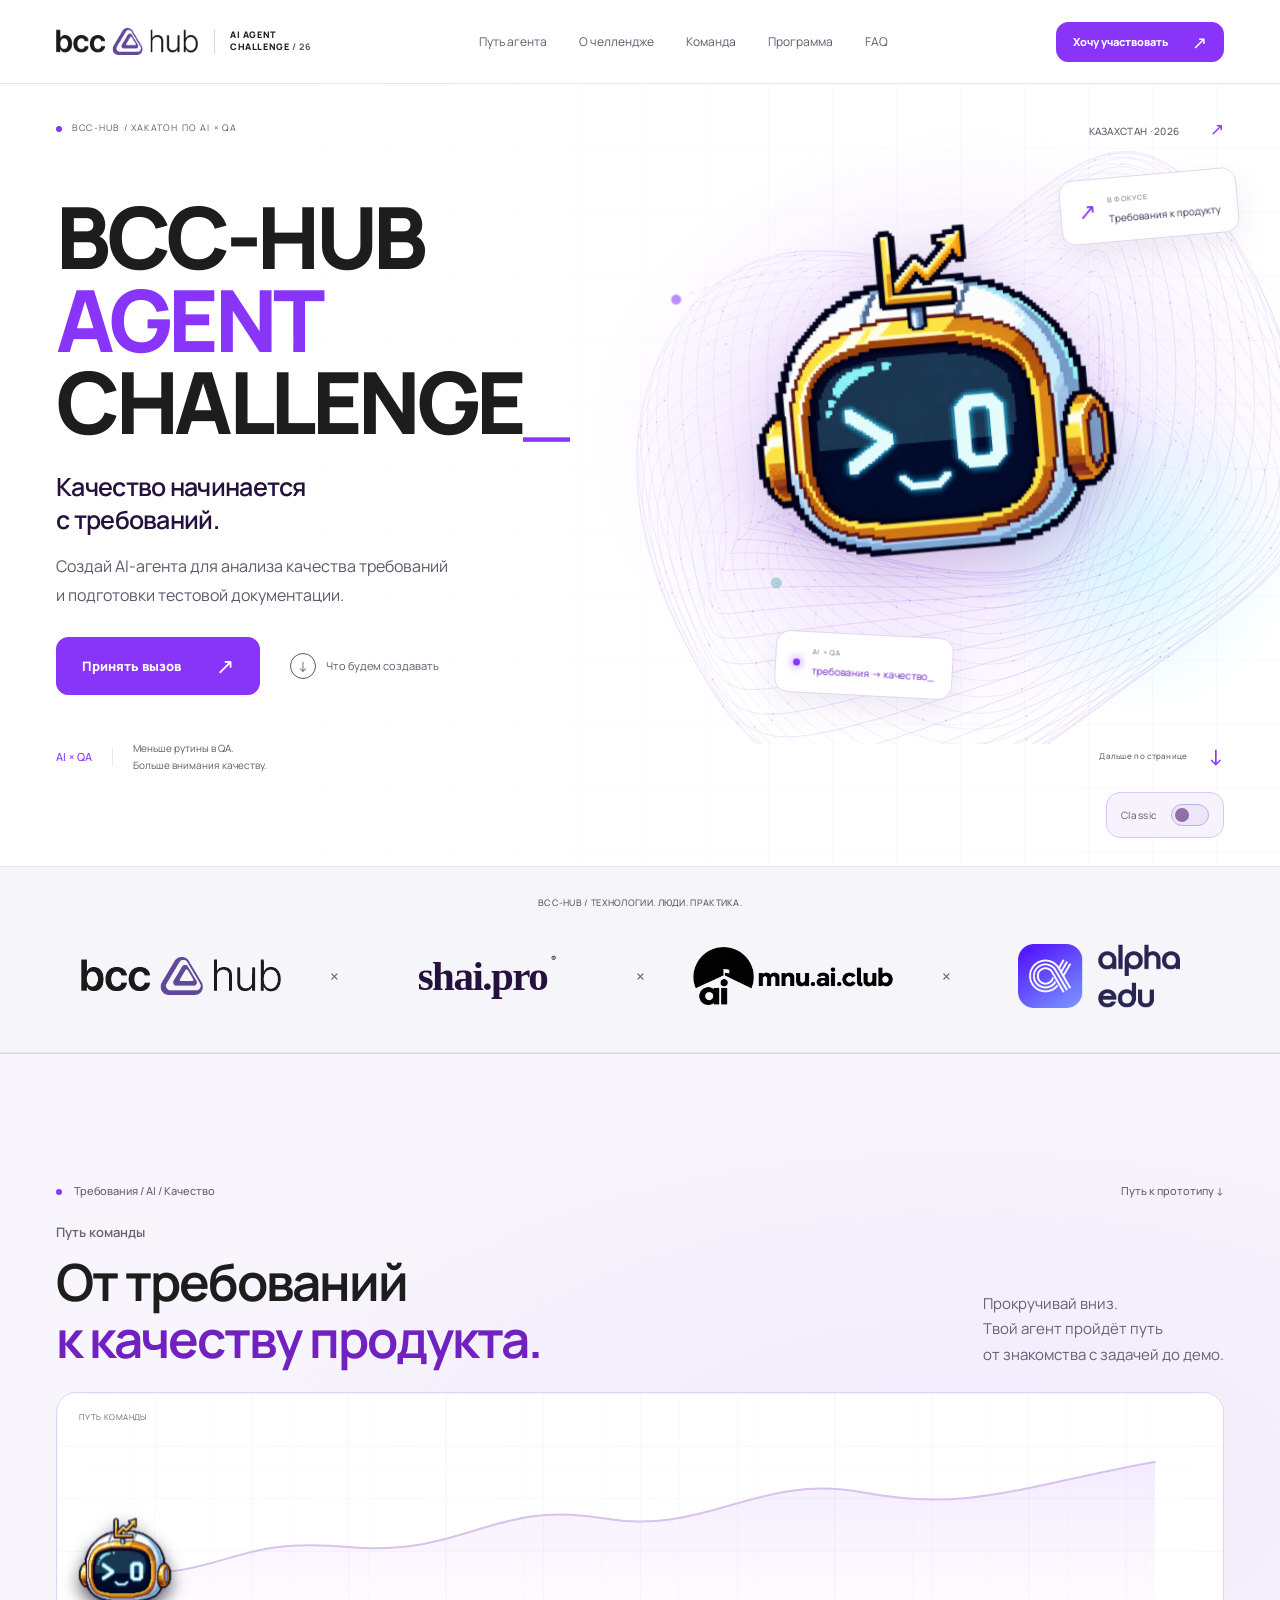
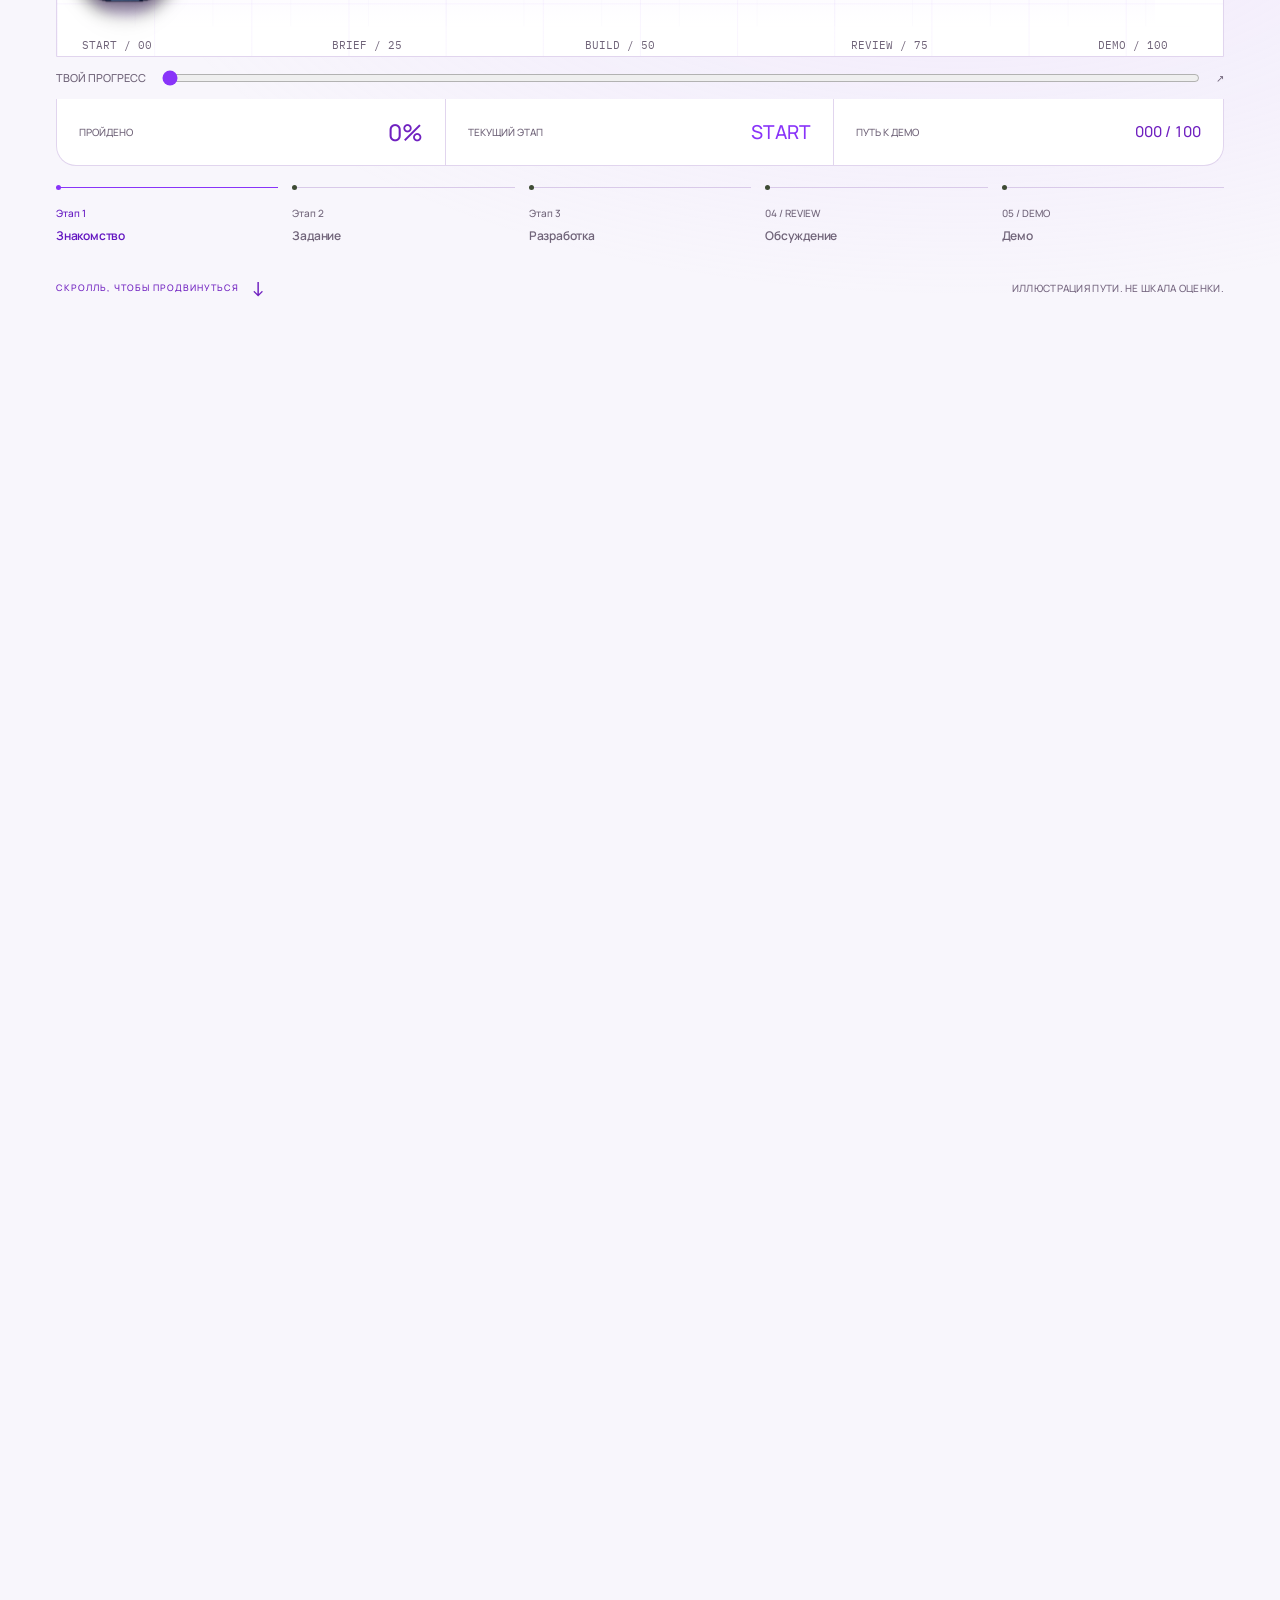
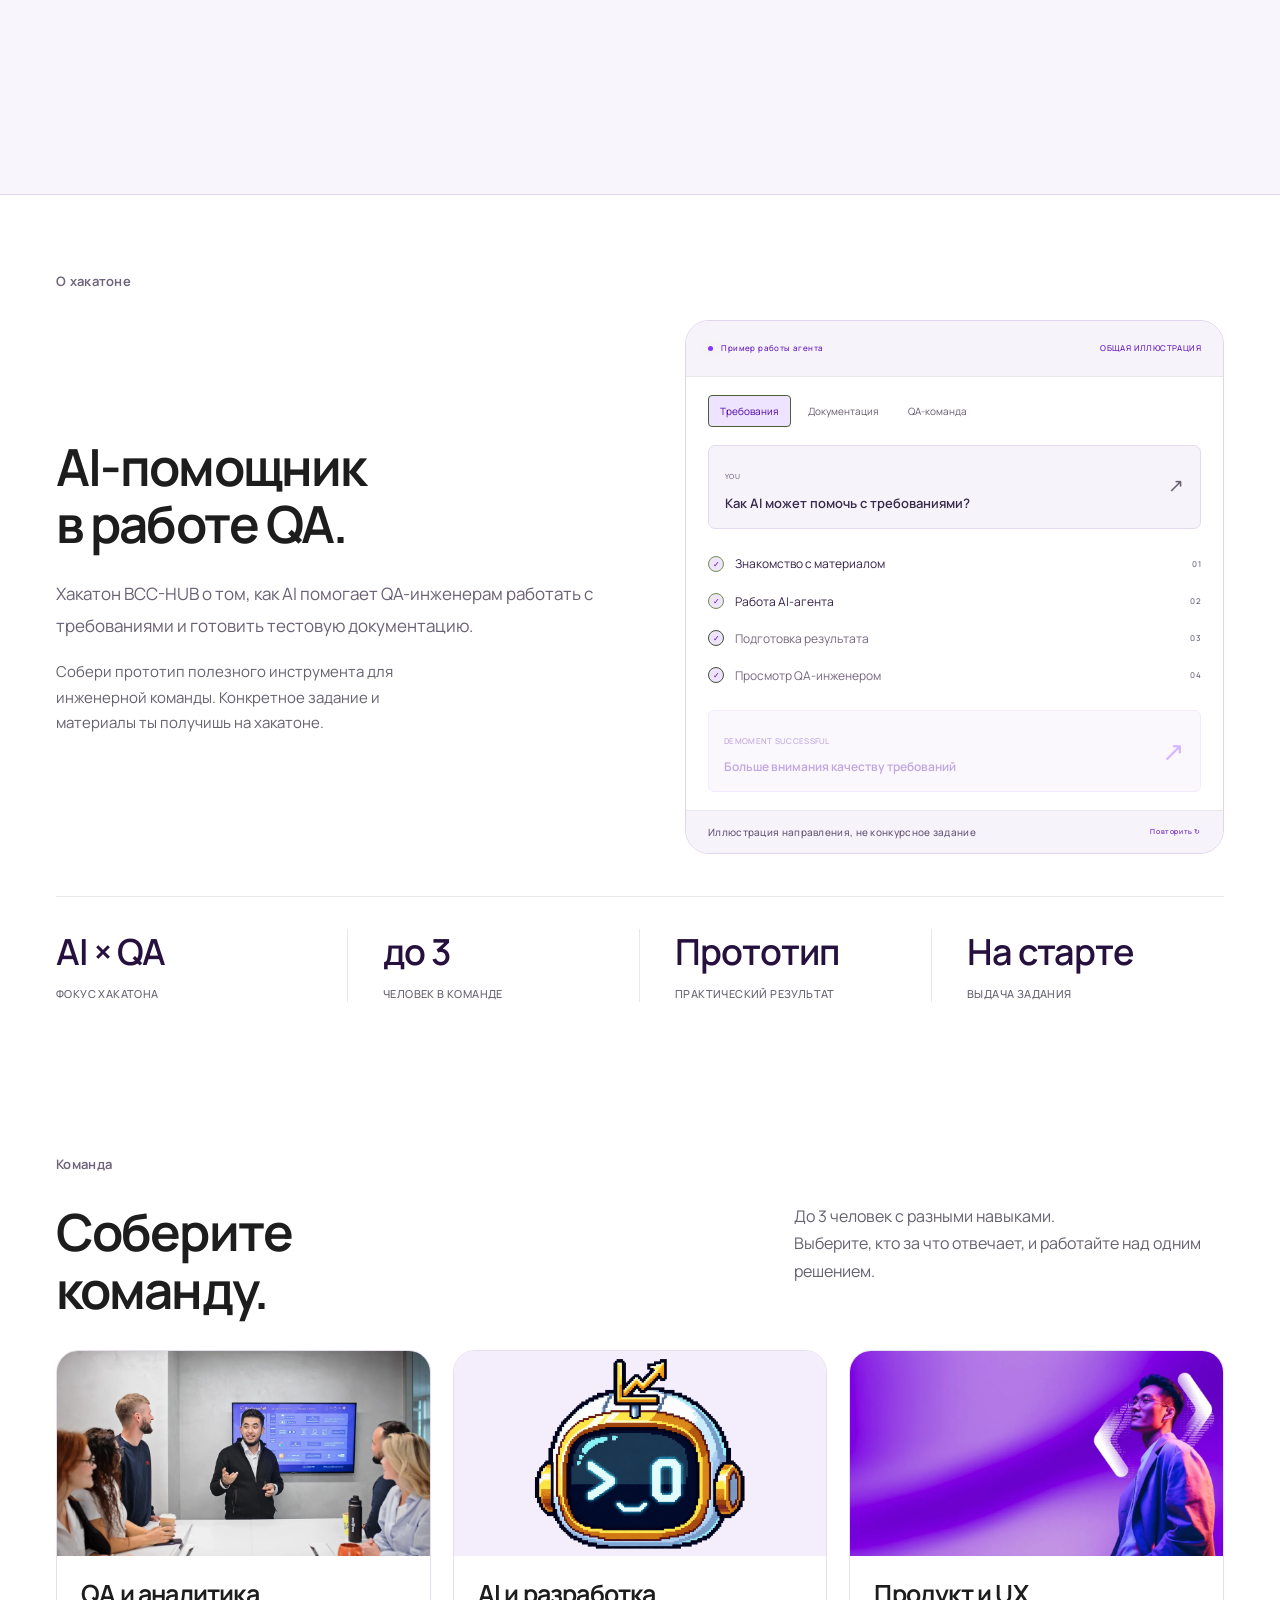
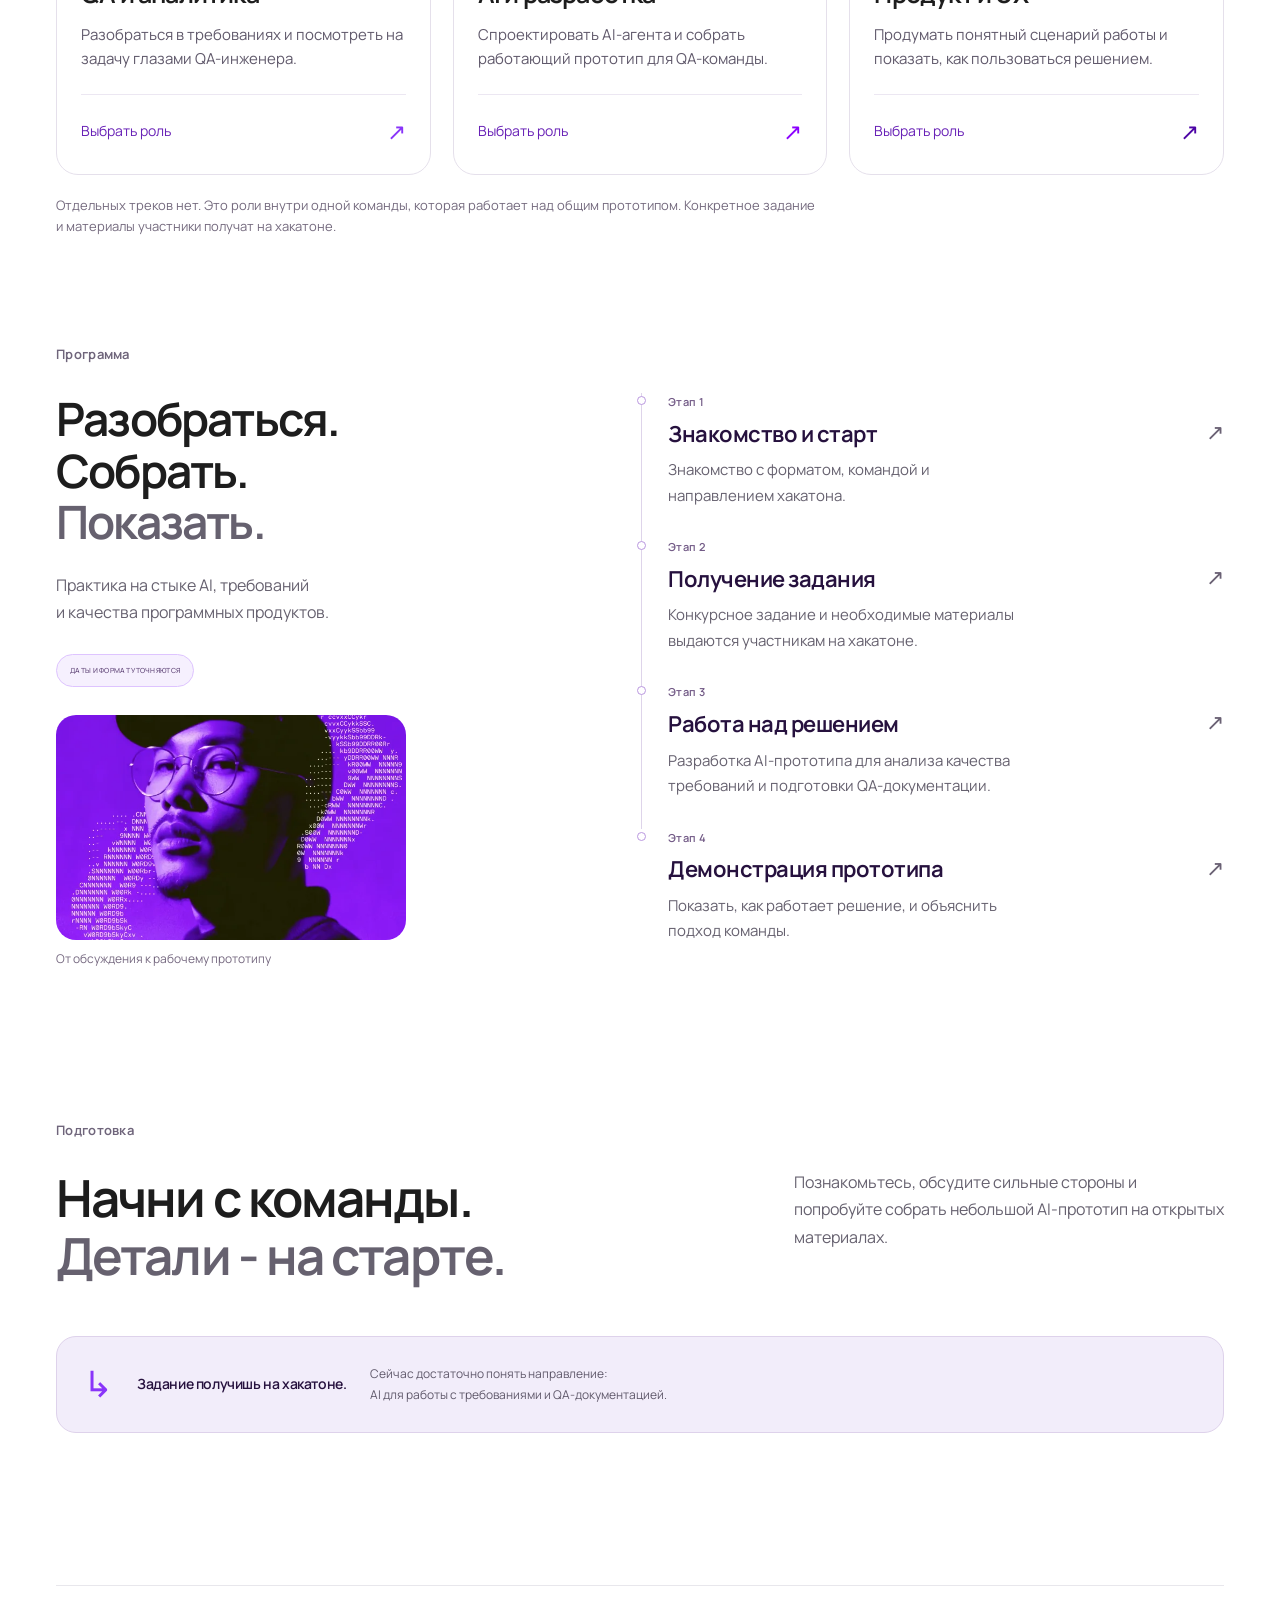
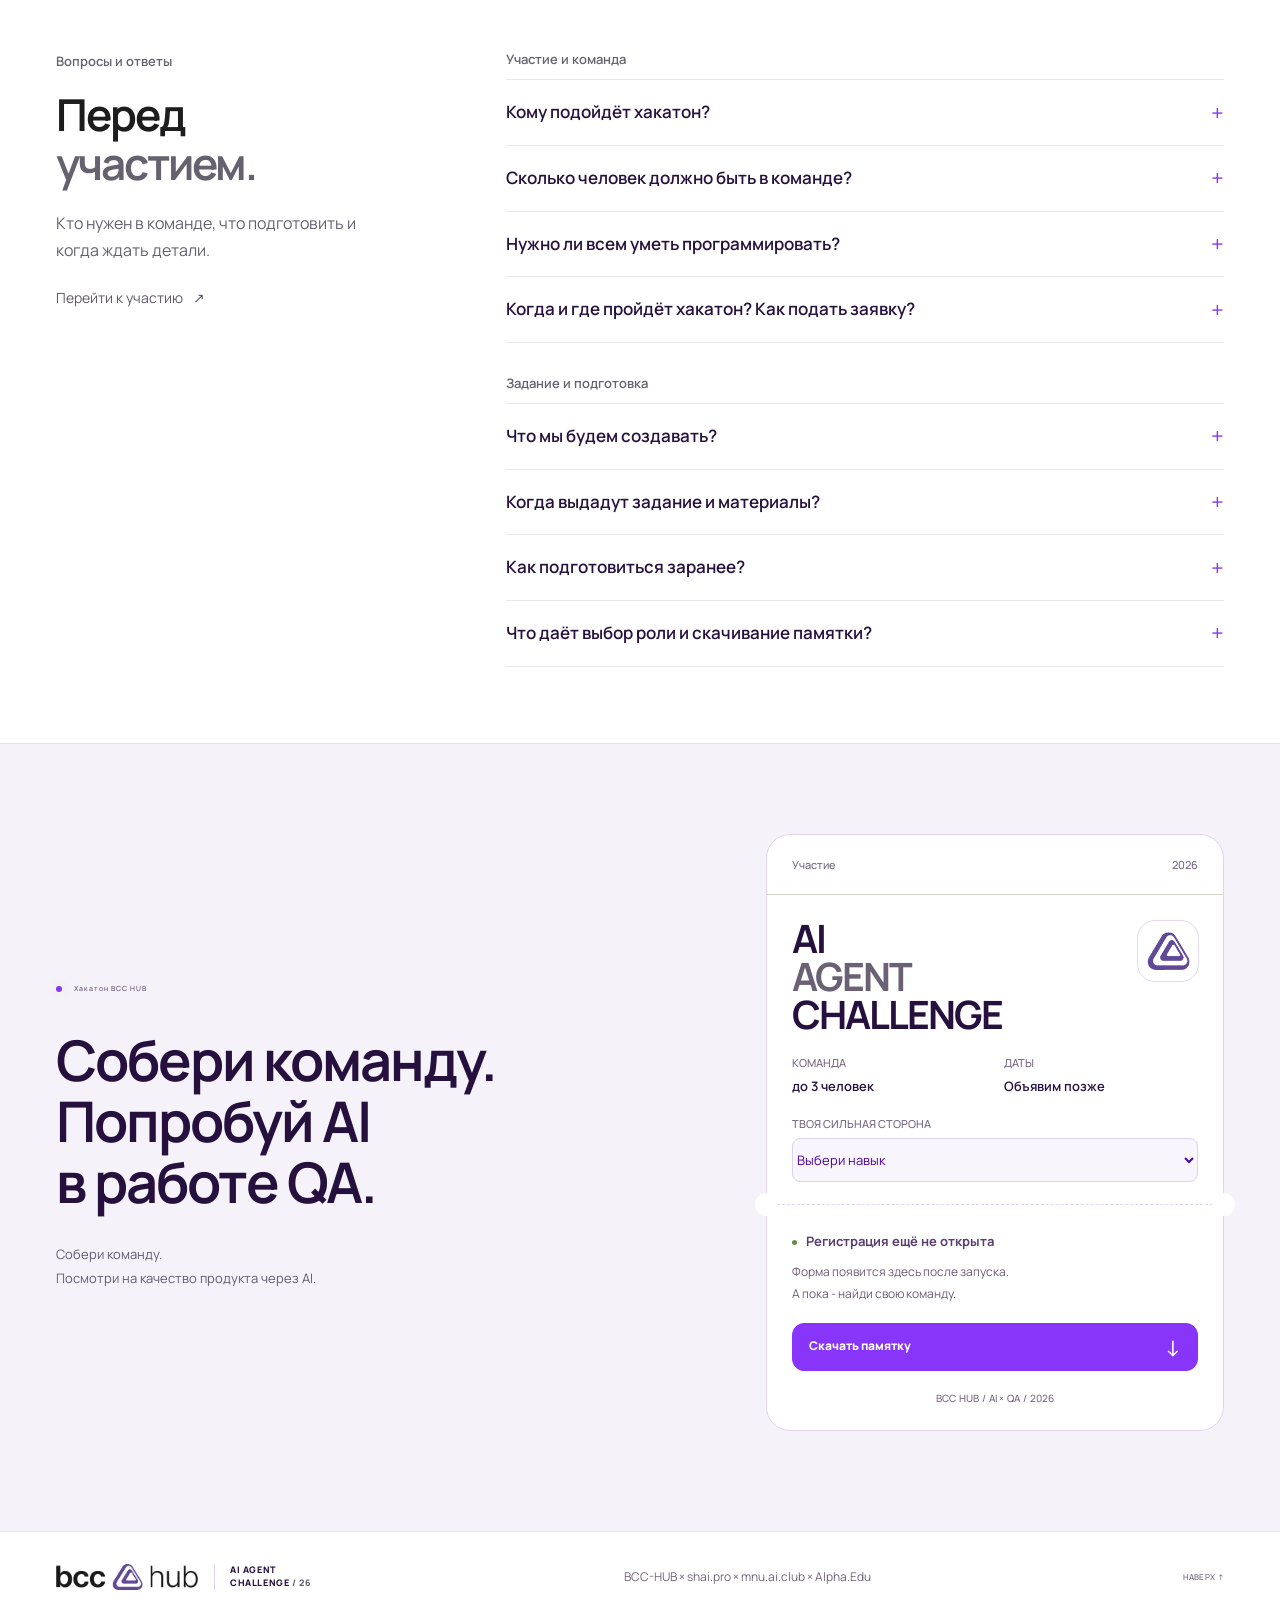
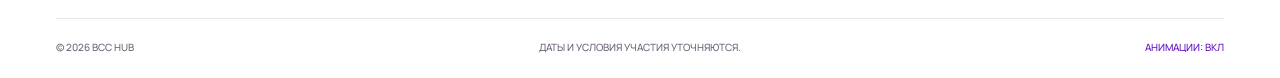
==== commit bebba141: "Unify challenge messaging around AI for QA without tracks" ====
--- a/index.html
+++ b/index.html
@@ -1 +1 @@
-<!doctype html> <html lang="ru"> <head> <meta charset="utf-8"> <meta name="viewport" content="width=device-width,initial-scale=1,viewport-fit=cover"> <meta name="theme-color" content="#ffffff"> <meta name="mobile-web-app-capable" content="yes"> <meta name="apple-mobile-web-app-capable" content="yes"> <meta name="apple-mobile-web-app-status-bar-style" content="default"> <meta name="apple-mobile-web-app-title" content="BCC HUB"> <link rel="apple-touch-icon" href="assets/icons/apple-touch-icon.png"> <link rel="icon" type="image/svg+xml" href="assets/favicon.svg"> <meta name="description" content="AI Agent Challenge от BCC-HUB: хакатон об AI-агентах для анализа качества требований и подготовки QA-тестовой документации. Задание выдаётся на старте."> <title>AI Agent Challenge - BCC-HUB</title> <link rel="preconnect" href="https://fonts.googleapis.com"> <link rel="preconnect" href="https://fonts.gstatic.com" crossorigin> <link href="https://fonts.googleapis.com/css2?family=IBM+Plex+Mono:wght@400;500&family=Manrope:wght@400;500;600;700;800&display=swap" rel="stylesheet"> <link rel="stylesheet" href="assets/app.min.css"><script src="assets/vendor/motion-14.7.0.js" defer="defer"></script><script src="assets/app.min.js" defer="defer"></script></head> <body class="motion-edition"> <a class="skip-link" href="#about">Перейти к содержимому</a> <div class="scroll-progress" aria-hidden="true"></div> <header class="site-header"> <div class="wrap nav-bar"> <a class="event-logo" href="#" aria-label="AI Agent Challenge - на главную"><img class="brand-logo" src="assets/logos/bcc-hub-full.png" alt="BCC HUB" width="359" height="68"><span>AI AGENT<br>CHALLENGE<span class="logo-year"> / 26</span></span></a> <nav class="desktop-nav" aria-label="Основная навигация"><a href="#market-journey">Путь агента</a><a href="#about">О челлендже</a><a href="#tracks">Команда</a><a href="#timeline">Программа</a><a href="#faq">FAQ</a></nav> <div class="nav-actions"><a class="button button-small" href="#register">Хочу участвовать <span aria-hidden="true">↗</span></a><button class="menu-button" aria-label="Открыть меню" aria-expanded="false" aria-controls="mobile-menu"><span></span><span></span></button></div> </div> <nav id="mobile-menu" class="mobile-menu" aria-label="Мобильная навигация" hidden><a href="#market-journey">Путь агента</a><a href="#about">О челлендже</a><a href="#tracks">Команда</a><a href="#timeline">Программа</a><a href="#prepare">Подготовка</a><a href="#faq">FAQ</a></nav> </header> <main> <section class="hero" aria-labelledby="hero-title"> <div class="hero-grid" aria-hidden="true"></div> <div class="wrap hero-inner"> <div class="hero-top"><span class="eyebrow"><i class="live-dot"></i> BCC-HUB / ХАКАТОН ПО AI × QA</span><span class="hero-location mono">КАЗАХСТАН · 2026 <span>↗</span></span></div> <div class="hero-copy"> <h1 id="hero-title"><span>BCC-HUB</span><span class="accent">AGENT</span><span>CHALLENGE<span class="cursor">_</span></span></h1> <p class="hero-tagline">Качество начинается<br>с требований.</p> <p class="hero-description">Создай AI-агента для анализа качества требований<br class="desktop-break"> и подготовки тестовой документации.</p> <div class="mobile-hero-visual"><div><span class="mono">ХАКАТОН BCC HUB</span><b>AI в твоей<br>QA-практике.</b><span class="mobile-visual-line"></span></div><button type="button" class="mascot-button" aria-label="Поздороваться с AI-мэскотом"><span class="mascot-bob"><img src="assets/mascot/robot-head.webp" srcset="assets/mascot/robot-head-mobile.webp 512w, assets/mascot/robot-head.webp 1080w" sizes="(max-width:800px) 235px, 540px" alt="" width="1536" height="1024" decoding="async"></span></button></div><div class="hero-buttons"><a class="button" href="#register">Принять вызов <span aria-hidden="true">↗</span></a><a class="text-link" href="#about"><span class="play-icon" aria-hidden="true">↓</span> Что будем создавать</a></div> </div> <div class="hero-art" aria-hidden="true"><div class="signal-field" aria-hidden="true"> <div class="ambient-orb orb-violet"></div><div class="ambient-orb orb-cyan"></div> <svg class="signal-network" viewBox="0 0 640 540" fill="none"> <ellipse class="signal-orbit" cx="320" cy="270" rx="252" ry="168" transform="rotate(-23 320 270)"/> <ellipse class="signal-orbit orbit-secondary" cx="320" cy="270" rx="216" ry="222" transform="rotate(28 320 270)"/> <path class="signal-route" d="M90 140C220 80 420 130 525 240S400 450 180 395"/> <circle class="signal-node node-first" cx="90" cy="140" r="5"/><circle class="signal-node node-last" cx="180" cy="395" r="5"/> <circle class="signal-packet" r="4"/> </svg><div class="brand-beacon"><span class="brand-symbol" aria-hidden="true"><img src="assets/logos/bcc-hub-symbol.png" alt="" width="359" height="69"></span><span class="mono">BCC HUB / AI × QA</span></div> </div><canvas id="agent-core"></canvas><div class="hero-mascot"><img src="assets/mascot/robot-head.webp" srcset="assets/mascot/robot-head-mobile.webp 512w, assets/mascot/robot-head.webp 1080w" sizes="(max-width:800px) 235px, 540px" alt="" width="1536" height="1024"><span class="hero-mascot-label mono"><i class="live-dot"></i> ГОТОВ К РАБОТЕ</span></div><span class="art-label art-label-top mono">AI × QA</span><span class="art-cross cross-one">+</span><span class="art-cross cross-two">+</span><div class="floating-label label-input"><span class="mini-icon">↗</span><div><small>В ФОКУСЕ</small>Требования к продукту</div></div><div class="floating-label label-output"><span class="output-dot"></span><div><small>AI × QA</small>требования → качество<span class="blinking">_</span></div></div><span class="art-label art-label-bottom mono">Идеи команды. Возможности AI.</span></div> <div class="hero-bottom"><div class="hero-meta"><span class="mono">AI × QA</span><p>Меньше рутины в QA.<br>Больше внимания качеству.</p></div><a class="scroll-cue mono" href="#partners">Дальше по странице <span aria-hidden="true">↓</span></a></div> <nav class="edition-switcher" aria-label="Версия сайта"><label class="edition-mode" for="classic-mode"><span class="edition-mode-label">Classic</span><input id="classic-mode" type="checkbox" role="switch" aria-label="Версия Classic"><span class="edition-mode-track" aria-hidden="true"><span></span></span></label><noscript><a href="classic.html">Открыть Classic</a></noscript></nav> </div> </section> <section id="partners" class="partners" aria-label="Организаторы и партнёры"> <div class="wrap"><div class="partners-caption mono">BCC-HUB / ТЕХНОЛОГИИ. ЛЮДИ. ПРАКТИКА.</div><div class="partner-logos"> <a class="partner hub-logo" href="https://bcchub.kz/" target="_blank" rel="noopener noreferrer" aria-label="BCC-HUB - официальный сайт"><img class="brand-logo" src="assets/logos/bcc-hub-full.png" alt="BCC HUB" width="359" height="68"></a> <span class="partner-x" aria-hidden="true">×</span> <a class="partner shai-logo" href="https://shai.pro/ru" target="_blank" rel="noopener noreferrer">shai.pro<span class="wordmark-dot">®</span></a> <span class="partner-x" aria-hidden="true">×</span> <a class="partner mnu-logo" href="https://mnu.kz/" target="_blank" rel="noopener noreferrer" aria-label="AI Club - Maqsut Narikbayev University"><svg class="partner-image" viewBox="31 58 2088 611" aria-hidden="true" focusable="false"><image href="assets/logos/mnu-ai-club.webp" width="2166" height="726"/></svg></a> <span class="partner-x" aria-hidden="true">×</span> <a class="partner alpha-logo" href="https://alphaedu.tech/" target="_blank" rel="noopener noreferrer"><img class="partner-image" src="assets/logos/alpha-edu.webp" width="484" height="192" alt="Alpha Edu"></a> </div></div> </section> <section id="market-journey" class="market-journey" aria-labelledby="journey-title"> <div class="journey-runway"> <div class="journey-sticky"> <div class="wrap"> <div class="journey-topline mono"><span><i class="live-dot"></i> Требования / AI / Качество</span><span>Путь к прототипу ↓</span></div> <div class="journey-heading"><div><span class="section-kicker mono">Путь команды</span><h2 id="journey-title">От требований<br><span class="accent">к качеству продукта.</span></h2></div><p>Прокручивай вниз.<br>Твой агент пройдёт путь<br>от знакомства с задачей до демо.</p></div> <div class="journey-chart"> <svg class="journey-svg" viewBox="0 0 1200 270" role="img" aria-labelledby="chart-title chart-desc"> <title id="chart-title">Путь команды от знакомства с задачей до демонстрации</title> <desc id="chart-desc">При прокрутке страницы робот движется слева направо по восходящей кривой. Внизу можно выбрать этап кнопкой или ползунком.</desc> <defs><linearGradient id="journey-area-gradient" x1="0" y1="0" x2="0" y2="1"><stop offset="0" stop-color="#8934f9" stop-opacity=".21"/><stop offset="1" stop-color="#8934f9" stop-opacity="0"/></linearGradient><linearGradient id="chart-line" x1="0" y1="0" x2="1" y2="0"><stop stop-color="#8934f9"/><stop offset=".6" stop-color="#8934f9"/><stop offset="1" stop-color="#f44eff"/></linearGradient><pattern id="chart-grid" width="80" height="80" patternUnits="userSpaceOnUse"><path d="M 80 0 L 0 0 0 80" fill="none" stroke="#d6c3ee" stroke-opacity=".14" stroke-width="1"/></pattern><filter id="chart-glow" x="-100%" y="-100%" width="300%" height="300%"><feGaussianBlur stdDeviation="5"/></filter></defs> <rect x="30" y="0" width="1140" height="240" fill="url(#chart-grid)"/> <path class="journey-area" d="M 70 186.5 C 180 186.5 180 148 300 158.5 S 450 109.5 560 128.75 S 720 81.5 830 102.5 S 1000 93.75 1130 71 L1130 240 L70 240Z" fill="url(#journey-area-gradient)"/> <path id="journey-path" d="M 70 186.5 C 180 186.5 180 148 300 158.5 S 450 109.5 560 128.75 S 720 81.5 830 102.5 S 1000 93.75 1130 71" fill="none" stroke="#d6c3ee" stroke-width="2"/> <path id="journey-progress" d="M 70 186.5 C 180 186.5 180 148 300 158.5 S 450 109.5 560 128.75 S 720 81.5 830 102.5 S 1000 93.75 1130 71" fill="none" stroke="url(#chart-line)" stroke-width="4" stroke-linecap="round"/> <g class="chart-axis" fill="#706479" font-family="IBM Plex Mono,monospace" font-size="11" aria-hidden="true"><text x="26" y="263">START / 00</text><text x="283" y="263">BRIEF / 25</text><text x="543" y="263">BUILD / 50</text><text x="817" y="263">REVIEW / 75</text><text x="1071" y="263">DEMO / 100</text></g> <g id="journey-mascot" transform="translate(70 186.5)" aria-hidden="true"><circle r="43" fill="#8934f9" opacity=".12" filter="url(#chart-glow)"/><circle r="5" fill="#8934f9"/><image href="assets/mascot/robot-head-mobile.webp" x="-66" y="-75" width="132" height="120"/></g> </svg> </div> <div class="journey-controls"><label class="mono" for="journey-scrubber">ТВОЙ ПРОГРЕСС</label><input id="journey-scrubber" type="range" min="0" max="100" value="0" aria-label="Прогресс движения мэскота по графику"><span class="mono" aria-hidden="true">↗</span></div> <div class="journey-stats"><div class="journey-stat"><span class="mono">ПРОЙДЕНО</span><strong id="journey-percent">0%</strong></div><div class="journey-stat"><span class="mono">ТЕКУЩИЙ ЭТАП</span><strong id="journey-stage">START</strong></div><div class="journey-stat"><span class="mono">ПУТЬ К ДЕМО</span><strong id="journey-coordinate">000 / 100</strong></div></div> <div class="journey-milestones" aria-label="Этапы графика"><button class="journey-milestone" data-progress="0"><span class="mono">Этап 1</span><b>Знакомство</b></button><button class="journey-milestone" data-progress=".25"><span class="mono">Этап 2</span><b>Задание</b></button><button class="journey-milestone" data-progress=".5"><span class="mono">Этап 3</span><b>Разработка</b></button><button class="journey-milestone" data-progress=".75"><span class="mono">04 / REVIEW</span><b>Обсуждение</b></button><button class="journey-milestone" data-progress="1"><span class="mono">05 / DEMO</span><b>Демо</b></button></div> <div class="journey-footer mono"><span class="journey-scroll-hint">СКРОЛЛЬ, ЧТОБЫ ПРОДВИНУТЬСЯ <span aria-hidden="true">↓</span></span><span class="journey-note">ИЛЛЮСТРАЦИЯ ПУТИ. НЕ ШКАЛА ОЦЕНКИ.</span></div> </div> </div> </div> </section> <section id="about" class="section about-section"> <div class="wrap"><div class="section-label mono reveal"><span>О хакатоне</span><span>AI В РАБОТЕ QA</span></div> <div class="about-layout"><div class="about-copy reveal"><h2>AI-помощник<br>в работе QA.</h2><p>Хакатон BCC-HUB о том, как AI помогает QA-инженерам работать с требованиями и готовить тестовую документацию.</p><p class="small-copy">Собери прототип полезного инструмента для инженерной команды. Конкретное задание и материалы ты получишь на хакатоне.</p></div> <div class="agent-demo reveal"><div class="demo-top"><span class="mono"><i class="live-dot"></i> Пример работы агента</span><span class="demo-badge mono">ОБЩАЯ ИЛЛЮСТРАЦИЯ</span></div><div class="demo-tabs" role="tablist" aria-label="Примеры запросов"><button id="tab-business" role="tab" aria-selected="true" aria-controls="demo-panel" data-demo="business">Требования</button><button id="tab-personal" role="tab" aria-selected="false" aria-controls="demo-panel" tabindex="-1" data-demo="personal">Документация</button><button id="tab-platform" role="tab" aria-selected="false" aria-controls="demo-panel" tabindex="-1" data-demo="platform">QA-команда</button></div><div id="demo-panel" role="tabpanel" aria-labelledby="tab-business"><div class="chat-bubble"><span class="mono">YOU</span><p id="demo-request">Как AI может помочь с требованиями?</p><span class="chat-arrow" aria-hidden="true">↗</span></div><div class="demo-process"><div class="process-step" data-step="0"><span class="step-check">✓</span><span>Знакомство с материалом</span><small class="mono">01</small></div><div class="process-step" data-step="1"><span class="step-check">✓</span><span>Работа AI-агента</span><small class="mono">02</small></div><div class="process-step" data-step="2"><span class="step-check">✓</span><span>Подготовка результата</span><small class="mono">03</small></div><div class="process-step" data-step="3"><span class="step-check">✓</span><span>Просмотр QA-инженером</span><small class="mono">04</small></div></div><div class="demo-result" aria-live="polite"><div><span class="mono result-label">DEMOMENT SUCCESSFUL</span><p id="demo-result">Больше внимания качеству требований</p></div><span class="result-icon" aria-hidden="true">↗</span></div></div><div class="demo-footer mono"><span>Иллюстрация направления, не конкурсное задание</span><button id="replay-demo" aria-label="Повторить демонстрацию">Повторить ↻</button></div></div></div> <div class="facts-grid"><div><strong>AI × QA</strong><span class="mono">ФОКУС ХАКАТОНА</span></div><div><strong>до 3</strong><span class="mono">ЧЕЛОВЕК В КОМАНДЕ</span></div><div><strong>Прототип</strong><span class="mono">ПРАКТИЧЕСКИЙ РЕЗУЛЬТАТ</span></div><div><strong>На старте</strong><span class="mono">ВЫДАЧА ЗАДАНИЯ</span></div></div></div></section> <section id="tracks" class="section tracks-section"><div class="wrap"><div class="section-label mono"><span>Команда</span><span>РАЗНЫЕ НАВЫКИ. ОБЩАЯ ЗАДАЧА.</span></div><div class="section-heading"><h2>Соберите<br>команду.</h2><p>до 3 человек с разными навыками.<br>Выберите, кто за что отвечает, и работайте над одним решением.</p></div><div class="track-grid"><article class="track-card" data-track="business"><div class="track-top mono"></div><div class="role-photo"><img src="assets/photos/hub-work.webp" alt="Обсуждение в рабочей среде BCC HUB" loading="lazy" decoding="async"></div><div class="track-content"><span class="track-kicker mono">ПОНИМАТЬ ЗАДАЧУ</span><h3>QA и аналитика</h3><p>Разобраться в требованиях и посмотреть на задачу глазами QA-инженера.</p><a href="#register" class="track-link" data-select-track="business">Выбрать роль <span aria-hidden="true">↗</span></a></div></article><article class="track-card" data-track="personal"><div class="track-top mono"></div><div class="role-photo role-photo-mascot"><img src="assets/mascot/robot-head.webp" srcset="assets/mascot/robot-head-mobile.webp 512w, assets/mascot/robot-head.webp 1080w" sizes="(max-width:800px) 235px, 540px" alt="AI-мэскот хакатона" loading="lazy" decoding="async"></div><div class="track-content"><span class="track-kicker mono">СОБИРАТЬ РЕШЕНИЕ</span><h3>AI и разработка</h3><p>Спроектировать AI-агента и собрать работающий прототип для QA-команды.</p><a href="#register" class="track-link" data-select-track="personal">Выбрать роль <span aria-hidden="true">↗</span></a></div></article><article class="track-card" data-track="platform"><div class="track-top mono"></div><div class="role-photo role-photo-person"><img src="assets/photos/hub-people.webp" alt="Фотоматериал BCC HUB" loading="lazy" decoding="async"></div><div class="track-content"><span class="track-kicker mono">ДЕЛАТЬ УДОБНЫМ</span><h3>Продукт и UX</h3><p>Продумать понятный сценарий работы и показать, как пользоваться решением.</p><a href="#register" class="track-link" data-select-track="platform">Выбрать роль <span aria-hidden="true">↗</span></a></div></article></div><p class="role-note">Это роли в одной команде. Задание участники получат на хакатоне.</p></div></section> <section id="timeline" class="section timeline-section"><div class="wrap"><div class="section-label mono"><span>Программа</span><span>ОТ ЗНАКОМСТВА ДО ПРОТОТИПА</span></div><div class="timeline-layout"><div class="timeline-intro"><h2>Разобраться.<br>Собрать.<br><span class="muted">Показать.</span></h2><p>Практика на стыке AI, требований<br>и качества программных продуктов.</p><span class="status-pill mono">ДАТЫ И ФОРМАТ УТОЧНЯЮТСЯ</span><figure class="timeline-photo"><img src="assets/photos/hub-culture.webp" alt="Фотоматериал BCC HUB" loading="lazy" decoding="async"><figcaption>От обсуждения к рабочему прототипу</figcaption></figure></div><div class="timeline-list"><article class="timeline-item"><span class="timeline-dot"></span><span class="mono timeline-period">Этап 1</span><div><h3>Знакомство и старт</h3><p>Знакомство с форматом, командой и направлением хакатона.</p></div><span class="timeline-index">↗</span></article><article class="timeline-item"><span class="timeline-dot"></span><span class="mono timeline-period">Этап 2</span><div><h3>Получение задания</h3><p>Конкурсное задание и необходимые материалы выдаются участникам на хакатоне.</p></div><span class="timeline-index">↗</span></article><article class="timeline-item"><span class="timeline-dot"></span><span class="mono timeline-period">Этап 3</span><div><h3>Работа над решением</h3><p>Разработка AI-прототипа для анализа качества требований и подготовки QA-документации.</p></div><span class="timeline-index">↗</span></article><article class="timeline-item"><span class="timeline-dot"></span><span class="mono timeline-period">Этап 4</span><div><h3>Демонстрация прототипа</h3><p>Показать, как работает решение, и объяснить подход команды.</p></div><span class="timeline-index">↗</span></article></div></div></div></section> <section id="prepare" class="section judging-section"><div class="wrap"><div class="section-label mono"><span>Подготовка</span><span>ПРИХОДИ С ИНТЕРЕСОМ К ЗАДАЧЕ</span></div><div class="section-heading"><h2>Начни с команды.<br><span class="muted">Детали - на старте.</span></h2><p>Познакомьтесь, обсудите сильные стороны и попробуйте собрать небольшой AI-прототип на открытых материалах.</p></div><div class="support-strip"><span class="support-icon" aria-hidden="true">↳</span><b>Задание получишь на хакатоне.</b><p>Сейчас достаточно понять направление:<br>AI для работы с требованиями и QA-документацией.</p></div></div></section> <section id="faq" class="section faq-section" aria-labelledby="faq-title"><div class="wrap faq-layout"><div class="faq-intro"><span class="section-kicker">Вопросы и ответы</span><h2 id="faq-title">Перед<br><span class="muted">участием.</span></h2><p>Кто нужен в команде, что подготовить и когда ждать детали.</p><a class="text-link faq-next" href="#register">Перейти к участию <span aria-hidden="true">↗</span></a></div><div class="faq-list"><div class="faq-group" aria-labelledby="faq-group-0"><h3 id="faq-group-0" class="faq-group-title">Участие и команда</h3><details><summary>Кому подойдёт хакатон?<span aria-hidden="true">+</span></summary><div class="faq-answer"><p>Тем, кому интересно применять AI в работе с требованиями и качеством программных продуктов. В команде пригодятся навыки QA, аналитики, разработки и проектирования интерфейсов.</p></div></details><details><summary>Сколько человек должно быть в команде?<span aria-hidden="true">+</span></summary><div class="faq-answer"><p>До 3 человек. Распределите задачи по сильным сторонам: кто разбирается в требованиях, кто собирает агента, кто продумывает работу с результатом и готовит демо. Один участник может совмещать несколько ролей.</p></div></details><details><summary>Нужно ли всем уметь программировать?<span aria-hidden="true">+</span></summary><div class="faq-answer"><p>Разработка понадобится команде, но вклад каждого может быть разным. Анализ требований, проверка результатов и понятный сценарий использования так же важны для рабочего прототипа.</p></div></details><details><summary>Когда и где пройдёт хакатон? Как подать заявку?<span aria-hidden="true">+</span></summary><div class="faq-answer"><p>Даты, площадка, формат и условия участия уточняются. Регистрация ещё не открыта. После подтверждения организаторами информация и форма появятся на этом сайте.</p></div></details></div><div class="faq-group" aria-labelledby="faq-group-1"><h3 id="faq-group-1" class="faq-group-title">Задание и подготовка</h3><details><summary>Что мы будем создавать?<span aria-hidden="true">+</span></summary><div class="faq-answer"><p>AI-агента, который помогает анализировать качество требований и готовить тестовую документацию для QA-команды. Конкретную задачу участники получат на хакатоне.</p></div></details><details><summary>Когда выдадут задание и материалы?<span aria-hidden="true">+</span></summary><div class="faq-answer"><p>На старте хакатона. Тогда участники узнают подробности задачи и правила работы. Заранее конкурсные материалы на сайте не публикуются.</p></div></details><details><summary>Как подготовиться заранее?<span aria-hidden="true">+</span></summary><div class="faq-answer"><p>Соберите команду до 3 человек, обсудите роли и освежите основы работы с требованиями, QA и AI-инструментами. Для практики можно попробовать небольшой прототип на открытых материалах.</p></div></details><details><summary>Что даёт выбор роли и скачивание памятки?<span aria-hidden="true">+</span></summary><div class="faq-answer"><p>Выбор роли помогает определиться со своим вкладом и сохраняется только на вашем устройстве. Памятка содержит общее направление хакатона и советы по подготовке. Эти действия не отправляют заявку и не подтверждают участие.</p></div></details></div></div></div></section> <section id="register" class="register-section"><div class="wrap register-layout"><div class="register-copy reveal"><span class="mono"><i class="live-dot"></i> Хакатон BCC HUB</span><h2>Собери команду.<br>Попробуй AI<br>в работе QA.</h2><p>Собери команду.<br>Посмотри на качество продукта через AI.</p></div><div class="event-pass reveal"><div class="pass-top mono"><span>Участие</span><span>2026</span></div><div class="pass-brand">AI<br><span>AGENT</span><br>CHALLENGE<span class="pass-brand-sign"><span class="brand-symbol" aria-hidden="true"><img src="assets/logos/bcc-hub-symbol.png" alt="" width="359" height="69"></span></span></div><div class="pass-info"><div><span class="mono">КОМАНДА</span><b>до 3 человек</b></div><div><span class="mono">ДАТЫ</span><b>Объявим позже</b></div><div><span class="mono">ТВОЯ СИЛЬНАЯ СТОРОНА</span><label class="visually-hidden" for="track-choice">Выбрать навык</label><select id="track-choice"><option value="">Выбери навык</option><option value="business">QA и аналитика</option><option value="personal">AI и разработка</option><option value="platform">Продукт и UX</option></select></div></div><div class="pass-divider" aria-hidden="true"></div><div class="pass-bottom"><span class="pass-status"><i class="live-dot"></i> Регистрация ещё не открыта</span><p>Форма появится здесь после запуска.<br>А пока - найди свою команду.</p><button class="button pass-button" id="download-brief">Скачать памятку <span aria-hidden="true">↓</span></button><span id="download-status" class="download-status mono" role="status"></span><div class="barcode" aria-hidden="true"></div><span class="mono pass-code">BCC HUB / AI × QA / 2026</span></div></div></div></section> </main> <footer class="site-footer"><div class="wrap"><div class="footer-top"><a class="event-logo" href="#"><img class="brand-logo" src="assets/logos/bcc-hub-full.png" alt="BCC HUB" width="359" height="68"><span>AI AGENT<br>CHALLENGE<span class="logo-year"> / 26</span></span></a><p>BCC-HUB × shai.pro × mnu.ai.club × Alpha.Edu</p><a class="back-top mono" href="#">НАВЕРХ ↑</a></div><div class="footer-bottom mono"><span>© 2026 BCC HUB</span><span>ДАТЫ И УСЛОВИЯ УЧАСТИЯ УТОЧНЯЮТСЯ.</span><button id="motion-toggle" aria-pressed="false">АНИМАЦИИ: ВКЛ</button></div></div></footer> <nav class="app-nav" aria-label="Навигация приложения"><a href="#hero-title" data-app-nav="home"><svg viewBox="0 0 24 24" fill="none" stroke="currentColor" stroke-width="1.7" stroke-linecap="round" stroke-linejoin="round" aria-hidden="true"><path d="m3 10 9-7 9 7v10a1 1 0 0 1-1 1h-5v-7H9v7H4a1 1 0 0 1-1-1z"/></svg><span>Обзор</span></a><a href="#tracks" data-app-nav="team"><svg viewBox="0 0 24 24" fill="none" stroke="currentColor" stroke-width="1.7" stroke-linecap="round" stroke-linejoin="round" aria-hidden="true"><path d="M16 21v-2a4 4 0 0 0-4-4H6a4 4 0 0 0-4 4v2m20 0v-2a4 4 0 0 0-3-3.9M16 3.1a4 4 0 0 1 0 7.8"/><circle cx="9" cy="7" r="4"/></svg><span>Команда</span></a><button type="button" data-app-panel="join" class="app-nav-join" aria-haspopup="dialog"><svg viewBox="0 0 24 24" fill="none" stroke="currentColor" stroke-width="1.7" stroke-linecap="round" stroke-linejoin="round" aria-hidden="true"><path d="M12 5v14M5 12h14"/></svg><span>Участие</span></button><a href="#timeline" data-app-nav="program"><svg viewBox="0 0 24 24" fill="none" stroke="currentColor" stroke-width="1.7" stroke-linecap="round" stroke-linejoin="round" aria-hidden="true"><rect x="3" y="5" width="18" height="16" rx="3"/><path d="M16 3v4M8 3v4M3 11h18m-13 5h2m4 0h2"/></svg><span>Программа</span></a><button type="button" data-app-panel="more" class="app-nav-more" aria-haspopup="dialog"><svg viewBox="0 0 24 24" fill="none" stroke="currentColor" stroke-width="1.7" stroke-linecap="round" stroke-linejoin="round" aria-hidden="true"><circle cx="5" cy="12" r="1"/><circle cx="12" cy="12" r="1"/><circle cx="19" cy="12" r="1"/></svg><span>Ещё</span></button></nav><dialog id="app-sheet" class="app-sheet" aria-labelledby="app-sheet-title"> <div class="sheet-handle" aria-hidden="true"></div><div class="sheet-heading"><h2 id="app-sheet-title">Участие</h2><button type="button" class="sheet-close" aria-label="Закрыть панель">×</button></div> <div class="sheet-content" data-sheet-content="join"><span class="app-chip">AI × QA / BCC HUB</span><h3>Твоя команда.<br>Твой следующий шаг.</h3><p>Собери команду до 3 человек. Регистрация ещё не открыта. Пока можно выбрать свою сильную сторону и сохранить памятку.</p> <label class="sheet-label" for="mobile-skill-choice">Чем ты усилишь команду?</label><select id="mobile-skill-choice"><option value="">Выбери навык</option><option value="business">QA и аналитика</option><option value="personal">AI и разработка</option><option value="platform">Продукт и UX</option></select> <button type="button" class="button sheet-download">Скачать памятку <span aria-hidden="true">↓</span></button><p class="sheet-status" role="status"></p><small>Выбор навыка сохраняется только на этом устройстве. Это не заявка на участие.</small></div> <div class="sheet-content" data-sheet-content="more" hidden><div class="sheet-links"><a href="#about">О хакатоне <span>↗</span></a><a href="#faq">Вопросы и ответы <span>↗</span></a><a href="#prepare">Как подготовиться <span>↗</span></a><button type="button" id="app-motion">Отключить анимации <span>◉</span></button><button type="button" id="app-haptics" aria-pressed="true">Виброотклик: включён <span>◉</span></button><button type="button" id="app-install">На главный экран <span>＋</span></button><button type="button" id="app-version">Открыть Classic <span>↗</span></button></div><p class="sheet-note">Даты и условия участия объявим после подтверждения организаторами.</p></div> <div class="sheet-content" data-sheet-content="install" hidden><span class="app-chip">BCC HUB В ОДНО КАСАНИЕ</span><h3>Рядом, как приложение.</h3><p id="install-instructions">В меню браузера выбери «Установить приложение» или «Добавить на главный экран». На iPhone: «Поделиться» → «На экран Домой».</p><button type="button" id="native-install" class="button" hidden>Установить приложение <span>↗</span></button><p class="sheet-note">Установка доступна после размещения сайта по HTTPS. Для локального просмотра открой index.html.</p></div></dialog> </body> </html> +<!doctype html> <html lang="ru"> <head> <meta charset="utf-8"> <meta name="viewport" content="width=device-width,initial-scale=1,viewport-fit=cover"> <meta name="theme-color" content="#ffffff"> <meta name="mobile-web-app-capable" content="yes"> <meta name="apple-mobile-web-app-capable" content="yes"> <meta name="apple-mobile-web-app-status-bar-style" content="default"> <meta name="apple-mobile-web-app-title" content="BCC HUB"> <link rel="apple-touch-icon" href="assets/icons/apple-touch-icon.png"> <link rel="icon" type="image/svg+xml" href="assets/favicon.svg"> <meta name="description" content="AI Agent Challenge от BCC-HUB: хакатон об AI-агентах для анализа качества требований и подготовки QA-тестовой документации. Задание выдаётся на старте."> <title>AI Agent Challenge - BCC-HUB</title> <link rel="preconnect" href="https://fonts.googleapis.com"> <link rel="preconnect" href="https://fonts.gstatic.com" crossorigin> <link href="https://fonts.googleapis.com/css2?family=IBM+Plex+Mono:wght@400;500&family=Manrope:wght@400;500;600;700;800&display=swap" rel="stylesheet"> <link rel="stylesheet" href="assets/app.min.css"><script src="assets/vendor/motion-14.7.0.js" defer="defer"></script><script src="assets/app.min.js" defer="defer"></script></head> <body class="motion-edition"> <a class="skip-link" href="#about">Перейти к содержимому</a> <div class="scroll-progress" aria-hidden="true"></div> <header class="site-header"> <div class="wrap nav-bar"> <a class="event-logo" href="#" aria-label="AI Agent Challenge - на главную"><img class="brand-logo" src="assets/logos/bcc-hub-full.png" alt="BCC HUB" width="359" height="68"><span>AI AGENT<br>CHALLENGE<span class="logo-year"> / 26</span></span></a> <nav class="desktop-nav" aria-label="Основная навигация"><a href="#market-journey">Путь агента</a><a href="#about">О челлендже</a><a href="#tracks">Команда</a><a href="#timeline">Программа</a><a href="#faq">FAQ</a></nav> <div class="nav-actions"><a class="button button-small" href="#register">Хочу участвовать <span aria-hidden="true">↗</span></a><button class="menu-button" aria-label="Открыть меню" aria-expanded="false" aria-controls="mobile-menu"><span></span><span></span></button></div> </div> <nav id="mobile-menu" class="mobile-menu" aria-label="Мобильная навигация" hidden><a href="#market-journey">Путь агента</a><a href="#about">О челлендже</a><a href="#tracks">Команда</a><a href="#timeline">Программа</a><a href="#prepare">Подготовка</a><a href="#faq">FAQ</a></nav> </header> <main> <section class="hero" aria-labelledby="hero-title"> <div class="hero-grid" aria-hidden="true"></div> <div class="wrap hero-inner"> <div class="hero-top"><span class="eyebrow"><i class="live-dot"></i> BCC-HUB / ХАКАТОН ПО AI × QA</span><span class="hero-location mono">КАЗАХСТАН · 2026 <span>↗</span></span></div> <div class="hero-copy"> <h1 id="hero-title"><span>BCC-HUB</span><span class="accent">AGENT</span><span>CHALLENGE<span class="cursor">_</span></span></h1> <p class="hero-tagline">Качество начинается<br>с требований.</p> <p class="hero-description">Создай AI-агента для анализа качества требований<br class="desktop-break"> и подготовки тестовой документации.</p> <div class="mobile-hero-visual"><div><span class="mono">ХАКАТОН BCC HUB</span><b>AI в твоей<br>QA-практике.</b><span class="mobile-visual-line"></span></div><button type="button" class="mascot-button" aria-label="Поздороваться с AI-мэскотом"><span class="mascot-bob"><img src="assets/mascot/robot-head.webp" srcset="assets/mascot/robot-head-mobile.webp 512w, assets/mascot/robot-head.webp 1080w" sizes="(max-width:800px) 235px, 540px" alt="" width="1536" height="1024" decoding="async"></span></button></div><div class="hero-buttons"><a class="button" href="#register">Принять вызов <span aria-hidden="true">↗</span></a><a class="text-link" href="#about"><span class="play-icon" aria-hidden="true">↓</span> Что будем создавать</a></div> </div> <div class="hero-art" aria-hidden="true"><div class="signal-field" aria-hidden="true"> <div class="ambient-orb orb-violet"></div><div class="ambient-orb orb-cyan"></div> <svg class="signal-network" viewBox="0 0 640 540" fill="none"> <ellipse class="signal-orbit" cx="320" cy="270" rx="252" ry="168" transform="rotate(-23 320 270)"/> <ellipse class="signal-orbit orbit-secondary" cx="320" cy="270" rx="216" ry="222" transform="rotate(28 320 270)"/> <path class="signal-route" d="M90 140C220 80 420 130 525 240S400 450 180 395"/> <circle class="signal-node node-first" cx="90" cy="140" r="5"/><circle class="signal-node node-last" cx="180" cy="395" r="5"/> <circle class="signal-packet" r="4"/> </svg><div class="brand-beacon"><span class="brand-symbol" aria-hidden="true"><img src="assets/logos/bcc-hub-symbol.png" alt="" width="359" height="69"></span><span class="mono">BCC HUB / AI × QA</span></div> </div><canvas id="agent-core"></canvas><div class="hero-mascot"><img src="assets/mascot/robot-head.webp" srcset="assets/mascot/robot-head-mobile.webp 512w, assets/mascot/robot-head.webp 1080w" sizes="(max-width:800px) 235px, 540px" alt="" width="1536" height="1024"><span class="hero-mascot-label mono"><i class="live-dot"></i> ГОТОВ К РАБОТЕ</span></div><span class="art-label art-label-top mono">AI × QA</span><span class="art-cross cross-one">+</span><span class="art-cross cross-two">+</span><div class="floating-label label-input"><span class="mini-icon">↗</span><div><small>В ФОКУСЕ</small>Требования к продукту</div></div><div class="floating-label label-output"><span class="output-dot"></span><div><small>AI × QA</small>требования → качество<span class="blinking">_</span></div></div><span class="art-label art-label-bottom mono">Идеи команды. Возможности AI.</span></div> <div class="hero-bottom"><div class="hero-meta"><span class="mono">AI × QA</span><p>Меньше рутины в QA.<br>Больше внимания качеству.</p></div><a class="scroll-cue mono" href="#partners">Дальше по странице <span aria-hidden="true">↓</span></a></div> <nav class="edition-switcher" aria-label="Версия сайта"><label class="edition-mode" for="classic-mode"><span class="edition-mode-label">Classic</span><input id="classic-mode" type="checkbox" role="switch" aria-label="Версия Classic"><span class="edition-mode-track" aria-hidden="true"><span></span></span></label><noscript><a href="classic.html">Открыть Classic</a></noscript></nav> </div> </section> <section id="partners" class="partners" aria-label="Организаторы и партнёры"> <div class="wrap"><div class="partners-caption mono">BCC-HUB / ТЕХНОЛОГИИ. ЛЮДИ. ПРАКТИКА.</div><div class="partner-logos"> <a class="partner hub-logo" href="https://bcchub.kz/" target="_blank" rel="noopener noreferrer" aria-label="BCC-HUB - официальный сайт"><img class="brand-logo" src="assets/logos/bcc-hub-full.png" alt="BCC HUB" width="359" height="68"></a> <span class="partner-x" aria-hidden="true">×</span> <a class="partner shai-logo" href="https://shai.pro/ru" target="_blank" rel="noopener noreferrer">shai.pro<span class="wordmark-dot">®</span></a> <span class="partner-x" aria-hidden="true">×</span> <a class="partner mnu-logo" href="https://mnu.kz/" target="_blank" rel="noopener noreferrer" aria-label="AI Club - Maqsut Narikbayev University"><svg class="partner-image" viewBox="31 58 2088 611" aria-hidden="true" focusable="false"><image href="assets/logos/mnu-ai-club.webp" width="2166" height="726"/></svg></a> <span class="partner-x" aria-hidden="true">×</span> <a class="partner alpha-logo" href="https://alphaedu.tech/" target="_blank" rel="noopener noreferrer"><img class="partner-image" src="assets/logos/alpha-edu.webp" width="484" height="192" alt="Alpha Edu"></a> </div></div> </section> <section id="market-journey" class="market-journey" aria-labelledby="journey-title"> <div class="journey-runway"> <div class="journey-sticky"> <div class="wrap"> <div class="journey-topline mono"><span><i class="live-dot"></i> Требования / AI / Качество</span><span>Путь к прототипу ↓</span></div> <div class="journey-heading"><div><span class="section-kicker mono">Путь команды</span><h2 id="journey-title">От требований<br><span class="accent">к качеству продукта.</span></h2></div><p>Прокручивай вниз.<br>Твой агент пройдёт путь<br>от знакомства с задачей до демо.</p></div> <div class="journey-chart"> <svg class="journey-svg" viewBox="0 0 1200 270" role="img" aria-labelledby="chart-title chart-desc"> <title id="chart-title">Путь команды от знакомства с задачей до демонстрации</title> <desc id="chart-desc">При прокрутке страницы робот движется слева направо по восходящей кривой. Внизу можно выбрать этап кнопкой или ползунком.</desc> <defs><linearGradient id="journey-area-gradient" x1="0" y1="0" x2="0" y2="1"><stop offset="0" stop-color="#8934f9" stop-opacity=".21"/><stop offset="1" stop-color="#8934f9" stop-opacity="0"/></linearGradient><linearGradient id="chart-line" x1="0" y1="0" x2="1" y2="0"><stop stop-color="#8934f9"/><stop offset=".6" stop-color="#8934f9"/><stop offset="1" stop-color="#f44eff"/></linearGradient><pattern id="chart-grid" width="80" height="80" patternUnits="userSpaceOnUse"><path d="M 80 0 L 0 0 0 80" fill="none" stroke="#d6c3ee" stroke-opacity=".14" stroke-width="1"/></pattern><filter id="chart-glow" x="-100%" y="-100%" width="300%" height="300%"><feGaussianBlur stdDeviation="5"/></filter></defs> <rect x="30" y="0" width="1140" height="240" fill="url(#chart-grid)"/> <path class="journey-area" d="M 70 186.5 C 180 186.5 180 148 300 158.5 S 450 109.5 560 128.75 S 720 81.5 830 102.5 S 1000 93.75 1130 71 L1130 240 L70 240Z" fill="url(#journey-area-gradient)"/> <path id="journey-path" d="M 70 186.5 C 180 186.5 180 148 300 158.5 S 450 109.5 560 128.75 S 720 81.5 830 102.5 S 1000 93.75 1130 71" fill="none" stroke="#d6c3ee" stroke-width="2"/> <path id="journey-progress" d="M 70 186.5 C 180 186.5 180 148 300 158.5 S 450 109.5 560 128.75 S 720 81.5 830 102.5 S 1000 93.75 1130 71" fill="none" stroke="url(#chart-line)" stroke-width="4" stroke-linecap="round"/> <g class="chart-axis" fill="#706479" font-family="IBM Plex Mono,monospace" font-size="11" aria-hidden="true"><text x="26" y="263">START / 00</text><text x="283" y="263">BRIEF / 25</text><text x="543" y="263">BUILD / 50</text><text x="817" y="263">REVIEW / 75</text><text x="1071" y="263">DEMO / 100</text></g> <g id="journey-mascot" transform="translate(70 186.5)" aria-hidden="true"><circle r="43" fill="#8934f9" opacity=".12" filter="url(#chart-glow)"/><circle r="5" fill="#8934f9"/><image href="assets/mascot/robot-head-mobile.webp" x="-66" y="-75" width="132" height="120"/></g> </svg> </div> <div class="journey-controls"><label class="mono" for="journey-scrubber">ТВОЙ ПРОГРЕСС</label><input id="journey-scrubber" type="range" min="0" max="100" value="0" aria-label="Прогресс движения мэскота по графику"><span class="mono" aria-hidden="true">↗</span></div> <div class="journey-stats"><div class="journey-stat"><span class="mono">ПРОЙДЕНО</span><strong id="journey-percent">0%</strong></div><div class="journey-stat"><span class="mono">ТЕКУЩИЙ ЭТАП</span><strong id="journey-stage">START</strong></div><div class="journey-stat"><span class="mono">ПУТЬ К ДЕМО</span><strong id="journey-coordinate">000 / 100</strong></div></div> <div class="journey-milestones" aria-label="Этапы графика"><button class="journey-milestone" data-progress="0"><span class="mono">Этап 1</span><b>Знакомство</b></button><button class="journey-milestone" data-progress=".25"><span class="mono">Этап 2</span><b>Задание</b></button><button class="journey-milestone" data-progress=".5"><span class="mono">Этап 3</span><b>Разработка</b></button><button class="journey-milestone" data-progress=".75"><span class="mono">04 / REVIEW</span><b>Обсуждение</b></button><button class="journey-milestone" data-progress="1"><span class="mono">05 / DEMO</span><b>Демо</b></button></div> <div class="journey-footer mono"><span class="journey-scroll-hint">СКРОЛЛЬ, ЧТОБЫ ПРОДВИНУТЬСЯ <span aria-hidden="true">↓</span></span><span class="journey-note">ИЛЛЮСТРАЦИЯ ПУТИ. НЕ ШКАЛА ОЦЕНКИ.</span></div> </div> </div> </div> </section> <section id="about" class="section about-section"> <div class="wrap"><div class="section-label mono reveal"><span>О хакатоне</span><span>AI В РАБОТЕ QA</span></div> <div class="about-layout"><div class="about-copy reveal"><h2>AI-помощник<br>в работе QA.</h2><p>Хакатон BCC-HUB о том, как AI помогает QA-инженерам работать с требованиями и готовить тестовую документацию.</p><p class="small-copy">Собери прототип полезного инструмента для инженерной команды. Конкретное задание и материалы ты получишь на хакатоне.</p></div> <div class="agent-demo reveal"><div class="demo-top"><span class="mono"><i class="live-dot"></i> Пример работы агента</span><span class="demo-badge mono">ОБЩАЯ ИЛЛЮСТРАЦИЯ</span></div><div class="demo-tabs" role="tablist" aria-label="Примеры запросов"><button id="tab-business" role="tab" aria-selected="true" aria-controls="demo-panel" data-demo="business">Требования</button><button id="tab-personal" role="tab" aria-selected="false" aria-controls="demo-panel" tabindex="-1" data-demo="personal">Документация</button><button id="tab-platform" role="tab" aria-selected="false" aria-controls="demo-panel" tabindex="-1" data-demo="platform">QA-команда</button></div><div id="demo-panel" role="tabpanel" aria-labelledby="tab-business"><div class="chat-bubble"><span class="mono">YOU</span><p id="demo-request">Как AI может помочь с требованиями?</p><span class="chat-arrow" aria-hidden="true">↗</span></div><div class="demo-process"><div class="process-step" data-step="0"><span class="step-check">✓</span><span>Знакомство с материалом</span><small class="mono">01</small></div><div class="process-step" data-step="1"><span class="step-check">✓</span><span>Работа AI-агента</span><small class="mono">02</small></div><div class="process-step" data-step="2"><span class="step-check">✓</span><span>Подготовка результата</span><small class="mono">03</small></div><div class="process-step" data-step="3"><span class="step-check">✓</span><span>Просмотр QA-инженером</span><small class="mono">04</small></div></div><div class="demo-result" aria-live="polite"><div><span class="mono result-label">DEMOMENT SUCCESSFUL</span><p id="demo-result">Больше внимания качеству требований</p></div><span class="result-icon" aria-hidden="true">↗</span></div></div><div class="demo-footer mono"><span>Иллюстрация направления, не конкурсное задание</span><button id="replay-demo" aria-label="Повторить демонстрацию">Повторить ↻</button></div></div></div> <div class="facts-grid"><div><strong>AI × QA</strong><span class="mono">ФОКУС ХАКАТОНА</span></div><div><strong>до 3</strong><span class="mono">ЧЕЛОВЕК В КОМАНДЕ</span></div><div><strong>Прототип</strong><span class="mono">ПРАКТИЧЕСКИЙ РЕЗУЛЬТАТ</span></div><div><strong>На старте</strong><span class="mono">ВЫДАЧА ЗАДАНИЯ</span></div></div></div></section> <section id="tracks" class="section tracks-section"><div class="wrap"><div class="section-label mono"><span>Команда</span><span>РАЗНЫЕ НАВЫКИ. ОБЩАЯ ЗАДАЧА.</span></div><div class="section-heading"><h2>Соберите<br>команду.</h2><p>До 3 человек с разными навыками.<br>Выберите, кто за что отвечает, и работайте над одним решением.</p></div><div class="track-grid"><article class="track-card" data-track="business"><div class="track-top mono"></div><div class="role-photo"><img src="assets/photos/hub-work.webp" alt="Обсуждение в рабочей среде BCC HUB" loading="lazy" decoding="async"></div><div class="track-content"><span class="track-kicker mono">ПОНИМАТЬ ЗАДАЧУ</span><h3>QA и аналитика</h3><p>Разобраться в требованиях и посмотреть на задачу глазами QA-инженера.</p><a href="#register" class="track-link" data-select-track="business">Выбрать роль <span aria-hidden="true">↗</span></a></div></article><article class="track-card" data-track="personal"><div class="track-top mono"></div><div class="role-photo role-photo-mascot"><img src="assets/mascot/robot-head.webp" srcset="assets/mascot/robot-head-mobile.webp 512w, assets/mascot/robot-head.webp 1080w" sizes="(max-width:800px) 235px, 540px" alt="AI-мэскот хакатона" loading="lazy" decoding="async"></div><div class="track-content"><span class="track-kicker mono">СОБИРАТЬ РЕШЕНИЕ</span><h3>AI и разработка</h3><p>Спроектировать AI-агента и собрать работающий прототип для QA-команды.</p><a href="#register" class="track-link" data-select-track="personal">Выбрать роль <span aria-hidden="true">↗</span></a></div></article><article class="track-card" data-track="platform"><div class="track-top mono"></div><div class="role-photo role-photo-person"><img src="assets/photos/hub-people.webp" alt="Фотоматериал BCC HUB" loading="lazy" decoding="async"></div><div class="track-content"><span class="track-kicker mono">ДЕЛАТЬ УДОБНЫМ</span><h3>Продукт и UX</h3><p>Продумать понятный сценарий работы и показать, как пользоваться решением.</p><a href="#register" class="track-link" data-select-track="platform">Выбрать роль <span aria-hidden="true">↗</span></a></div></article></div><p class="role-note">Отдельных треков нет. Это роли внутри одной команды, которая работает над общим прототипом. Конкретное задание и материалы участники получат на хакатоне.</p></div></section> <section id="timeline" class="section timeline-section"><div class="wrap"><div class="section-label mono"><span>Программа</span><span>ОТ ЗНАКОМСТВА ДО ПРОТОТИПА</span></div><div class="timeline-layout"><div class="timeline-intro"><h2>Разобраться.<br>Собрать.<br><span class="muted">Показать.</span></h2><p>Практика на стыке AI, требований<br>и качества программных продуктов.</p><span class="status-pill mono">ДАТЫ И ФОРМАТ УТОЧНЯЮТСЯ</span><figure class="timeline-photo"><img src="assets/photos/hub-culture.webp" alt="Фотоматериал BCC HUB" loading="lazy" decoding="async"><figcaption>От обсуждения к рабочему прототипу</figcaption></figure></div><div class="timeline-list"><article class="timeline-item"><span class="timeline-dot"></span><span class="mono timeline-period">Этап 1</span><div><h3>Знакомство и старт</h3><p>Знакомство с форматом, командой и направлением хакатона.</p></div><span class="timeline-index">↗</span></article><article class="timeline-item"><span class="timeline-dot"></span><span class="mono timeline-period">Этап 2</span><div><h3>Получение задания</h3><p>Конкурсное задание и необходимые материалы выдаются участникам на хакатоне.</p></div><span class="timeline-index">↗</span></article><article class="timeline-item"><span class="timeline-dot"></span><span class="mono timeline-period">Этап 3</span><div><h3>Работа над решением</h3><p>Разработка AI-прототипа для анализа качества требований и подготовки QA-документации.</p></div><span class="timeline-index">↗</span></article><article class="timeline-item"><span class="timeline-dot"></span><span class="mono timeline-period">Этап 4</span><div><h3>Демонстрация прототипа</h3><p>Показать, как работает решение, и объяснить подход команды.</p></div><span class="timeline-index">↗</span></article></div></div></div></section> <section id="prepare" class="section judging-section"><div class="wrap"><div class="section-label mono"><span>Подготовка</span><span>ПРИХОДИ С ИНТЕРЕСОМ К ЗАДАЧЕ</span></div><div class="section-heading"><h2>Начни с команды.<br><span class="muted">Детали - на старте.</span></h2><p>Познакомьтесь, обсудите сильные стороны и попробуйте собрать небольшой AI-прототип на открытых материалах.</p></div><div class="support-strip"><span class="support-icon" aria-hidden="true">↳</span><b>Задание получишь на хакатоне.</b><p>Сейчас достаточно понять направление:<br>AI для работы с требованиями и QA-документацией.</p></div></div></section> <section id="faq" class="section faq-section" aria-labelledby="faq-title"><div class="wrap faq-layout"><div class="faq-intro"><span class="section-kicker">Вопросы и ответы</span><h2 id="faq-title">Перед<br><span class="muted">участием.</span></h2><p>Кто нужен в команде, что подготовить и когда ждать детали.</p><a class="text-link faq-next" href="#register">Перейти к участию <span aria-hidden="true">↗</span></a></div><div class="faq-list"><div class="faq-group" aria-labelledby="faq-group-0"><h3 id="faq-group-0" class="faq-group-title">Участие и команда</h3><details><summary>Кому подойдёт хакатон?<span aria-hidden="true">+</span></summary><div class="faq-answer"><p>Тем, кому интересно применять AI в работе с требованиями и качеством программных продуктов. В команде пригодятся навыки QA, аналитики, разработки и проектирования интерфейсов.</p></div></details><details><summary>Сколько человек должно быть в команде?<span aria-hidden="true">+</span></summary><div class="faq-answer"><p>До 3 человек. Распределите задачи по сильным сторонам: кто разбирается в требованиях, кто собирает агента, кто продумывает работу с результатом и готовит демо. Один участник может совмещать несколько ролей.</p></div></details><details><summary>Нужно ли всем уметь программировать?<span aria-hidden="true">+</span></summary><div class="faq-answer"><p>Разработка понадобится команде, но вклад каждого может быть разным. Анализ требований, проверка результатов и понятный сценарий использования так же важны для рабочего прототипа.</p></div></details><details><summary>Когда и где пройдёт хакатон? Как подать заявку?<span aria-hidden="true">+</span></summary><div class="faq-answer"><p>Даты, площадка, формат и условия участия уточняются. Регистрация ещё не открыта. После подтверждения организаторами информация и форма появятся на этом сайте.</p></div></details></div><div class="faq-group" aria-labelledby="faq-group-1"><h3 id="faq-group-1" class="faq-group-title">Задание и подготовка</h3><details><summary>Что мы будем создавать?<span aria-hidden="true">+</span></summary><div class="faq-answer"><p>Прототип полезного инструмента для инженерной команды: AI помогает QA-инженерам работать с требованиями и готовить тестовую документацию. Конкретное задание и материалы участники получат на хакатоне.</p></div></details><details><summary>Когда выдадут задание и материалы?<span aria-hidden="true">+</span></summary><div class="faq-answer"><p>На старте хакатона. Тогда участники узнают подробности задачи и правила работы. Заранее конкурсные материалы на сайте не публикуются.</p></div></details><details><summary>Как подготовиться заранее?<span aria-hidden="true">+</span></summary><div class="faq-answer"><p>Соберите команду до 3 человек, обсудите роли и освежите основы работы с требованиями, QA и AI-инструментами. Для практики можно попробовать небольшой прототип на открытых материалах.</p></div></details><details><summary>Что даёт выбор роли и скачивание памятки?<span aria-hidden="true">+</span></summary><div class="faq-answer"><p>Выбор роли помогает определиться со своим вкладом и сохраняется только на вашем устройстве. Памятка содержит общее направление хакатона и советы по подготовке. Эти действия не отправляют заявку и не подтверждают участие.</p></div></details></div></div></div></section> <section id="register" class="register-section"><div class="wrap register-layout"><div class="register-copy reveal"><span class="mono"><i class="live-dot"></i> Хакатон BCC HUB</span><h2>Собери команду.<br>Попробуй AI<br>в работе QA.</h2><p>Собери команду.<br>Посмотри на качество продукта через AI.</p></div><div class="event-pass reveal"><div class="pass-top mono"><span>Участие</span><span>2026</span></div><div class="pass-brand">AI<br><span>AGENT</span><br>CHALLENGE<span class="pass-brand-sign"><span class="brand-symbol" aria-hidden="true"><img src="assets/logos/bcc-hub-symbol.png" alt="" width="359" height="69"></span></span></div><div class="pass-info"><div><span class="mono">КОМАНДА</span><b>до 3 человек</b></div><div><span class="mono">ДАТЫ</span><b>Объявим позже</b></div><div><span class="mono">ТВОЯ СИЛЬНАЯ СТОРОНА</span><label class="visually-hidden" for="track-choice">Выбрать навык</label><select id="track-choice"><option value="">Выбери навык</option><option value="business">QA и аналитика</option><option value="personal">AI и разработка</option><option value="platform">Продукт и UX</option></select></div></div><div class="pass-divider" aria-hidden="true"></div><div class="pass-bottom"><span class="pass-status"><i class="live-dot"></i> Регистрация ещё не открыта</span><p>Форма появится здесь после запуска.<br>А пока - найди свою команду.</p><button class="button pass-button" id="download-brief">Скачать памятку <span aria-hidden="true">↓</span></button><span id="download-status" class="download-status mono" role="status"></span><div class="barcode" aria-hidden="true"></div><span class="mono pass-code">BCC HUB / AI × QA / 2026</span></div></div></div></section> </main> <footer class="site-footer"><div class="wrap"><div class="footer-top"><a class="event-logo" href="#"><img class="brand-logo" src="assets/logos/bcc-hub-full.png" alt="BCC HUB" width="359" height="68"><span>AI AGENT<br>CHALLENGE<span class="logo-year"> / 26</span></span></a><p>BCC-HUB × shai.pro × mnu.ai.club × Alpha.Edu</p><a class="back-top mono" href="#">НАВЕРХ ↑</a></div><div class="footer-bottom mono"><span>© 2026 BCC HUB</span><span>ДАТЫ И УСЛОВИЯ УЧАСТИЯ УТОЧНЯЮТСЯ.</span><button id="motion-toggle" aria-pressed="false">АНИМАЦИИ: ВКЛ</button></div></div></footer> <nav class="app-nav" aria-label="Навигация приложения"><a href="#hero-title" data-app-nav="home"><svg viewBox="0 0 24 24" fill="none" stroke="currentColor" stroke-width="1.7" stroke-linecap="round" stroke-linejoin="round" aria-hidden="true"><path d="m3 10 9-7 9 7v10a1 1 0 0 1-1 1h-5v-7H9v7H4a1 1 0 0 1-1-1z"/></svg><span>Обзор</span></a><a href="#tracks" data-app-nav="team"><svg viewBox="0 0 24 24" fill="none" stroke="currentColor" stroke-width="1.7" stroke-linecap="round" stroke-linejoin="round" aria-hidden="true"><path d="M16 21v-2a4 4 0 0 0-4-4H6a4 4 0 0 0-4 4v2m20 0v-2a4 4 0 0 0-3-3.9M16 3.1a4 4 0 0 1 0 7.8"/><circle cx="9" cy="7" r="4"/></svg><span>Команда</span></a><button type="button" data-app-panel="join" class="app-nav-join" aria-haspopup="dialog"><svg viewBox="0 0 24 24" fill="none" stroke="currentColor" stroke-width="1.7" stroke-linecap="round" stroke-linejoin="round" aria-hidden="true"><path d="M12 5v14M5 12h14"/></svg><span>Участие</span></button><a href="#timeline" data-app-nav="program"><svg viewBox="0 0 24 24" fill="none" stroke="currentColor" stroke-width="1.7" stroke-linecap="round" stroke-linejoin="round" aria-hidden="true"><rect x="3" y="5" width="18" height="16" rx="3"/><path d="M16 3v4M8 3v4M3 11h18m-13 5h2m4 0h2"/></svg><span>Программа</span></a><button type="button" data-app-panel="more" class="app-nav-more" aria-haspopup="dialog"><svg viewBox="0 0 24 24" fill="none" stroke="currentColor" stroke-width="1.7" stroke-linecap="round" stroke-linejoin="round" aria-hidden="true"><circle cx="5" cy="12" r="1"/><circle cx="12" cy="12" r="1"/><circle cx="19" cy="12" r="1"/></svg><span>Ещё</span></button></nav><dialog id="app-sheet" class="app-sheet" aria-labelledby="app-sheet-title"> <div class="sheet-handle" aria-hidden="true"></div><div class="sheet-heading"><h2 id="app-sheet-title">Участие</h2><button type="button" class="sheet-close" aria-label="Закрыть панель">×</button></div> <div class="sheet-content" data-sheet-content="join"><span class="app-chip">AI × QA / BCC HUB</span><h3>Твоя команда.<br>Твой следующий шаг.</h3><p>Собери команду до 3 человек. Регистрация ещё не открыта. Пока можно выбрать свою сильную сторону и сохранить памятку.</p> <label class="sheet-label" for="mobile-skill-choice">Чем ты усилишь команду?</label><select id="mobile-skill-choice"><option value="">Выбери навык</option><option value="business">QA и аналитика</option><option value="personal">AI и разработка</option><option value="platform">Продукт и UX</option></select> <button type="button" class="button sheet-download">Скачать памятку <span aria-hidden="true">↓</span></button><p class="sheet-status" role="status"></p><small>Выбор навыка сохраняется только на этом устройстве. Это не заявка на участие.</small></div> <div class="sheet-content" data-sheet-content="more" hidden><div class="sheet-links"><a href="#about">О хакатоне <span>↗</span></a><a href="#faq">Вопросы и ответы <span>↗</span></a><a href="#prepare">Как подготовиться <span>↗</span></a><button type="button" id="app-motion">Отключить анимации <span>◉</span></button><button type="button" id="app-haptics" aria-pressed="true">Виброотклик: включён <span>◉</span></button><button type="button" id="app-install">На главный экран <span>＋</span></button><button type="button" id="app-version">Открыть Classic <span>↗</span></button></div><p class="sheet-note">Даты и условия участия объявим после подтверждения организаторами.</p></div> <div class="sheet-content" data-sheet-content="install" hidden><span class="app-chip">BCC HUB В ОДНО КАСАНИЕ</span><h3>Рядом, как приложение.</h3><p id="install-instructions">В меню браузера выбери «Установить приложение» или «Добавить на главный экран». На iPhone: «Поделиться» → «На экран Домой».</p><button type="button" id="native-install" class="button" hidden>Установить приложение <span>↗</span></button><p class="sheet-note">Установка доступна после размещения сайта по HTTPS. Для локального просмотра открой index.html.</p></div></dialog> </body> </html>
